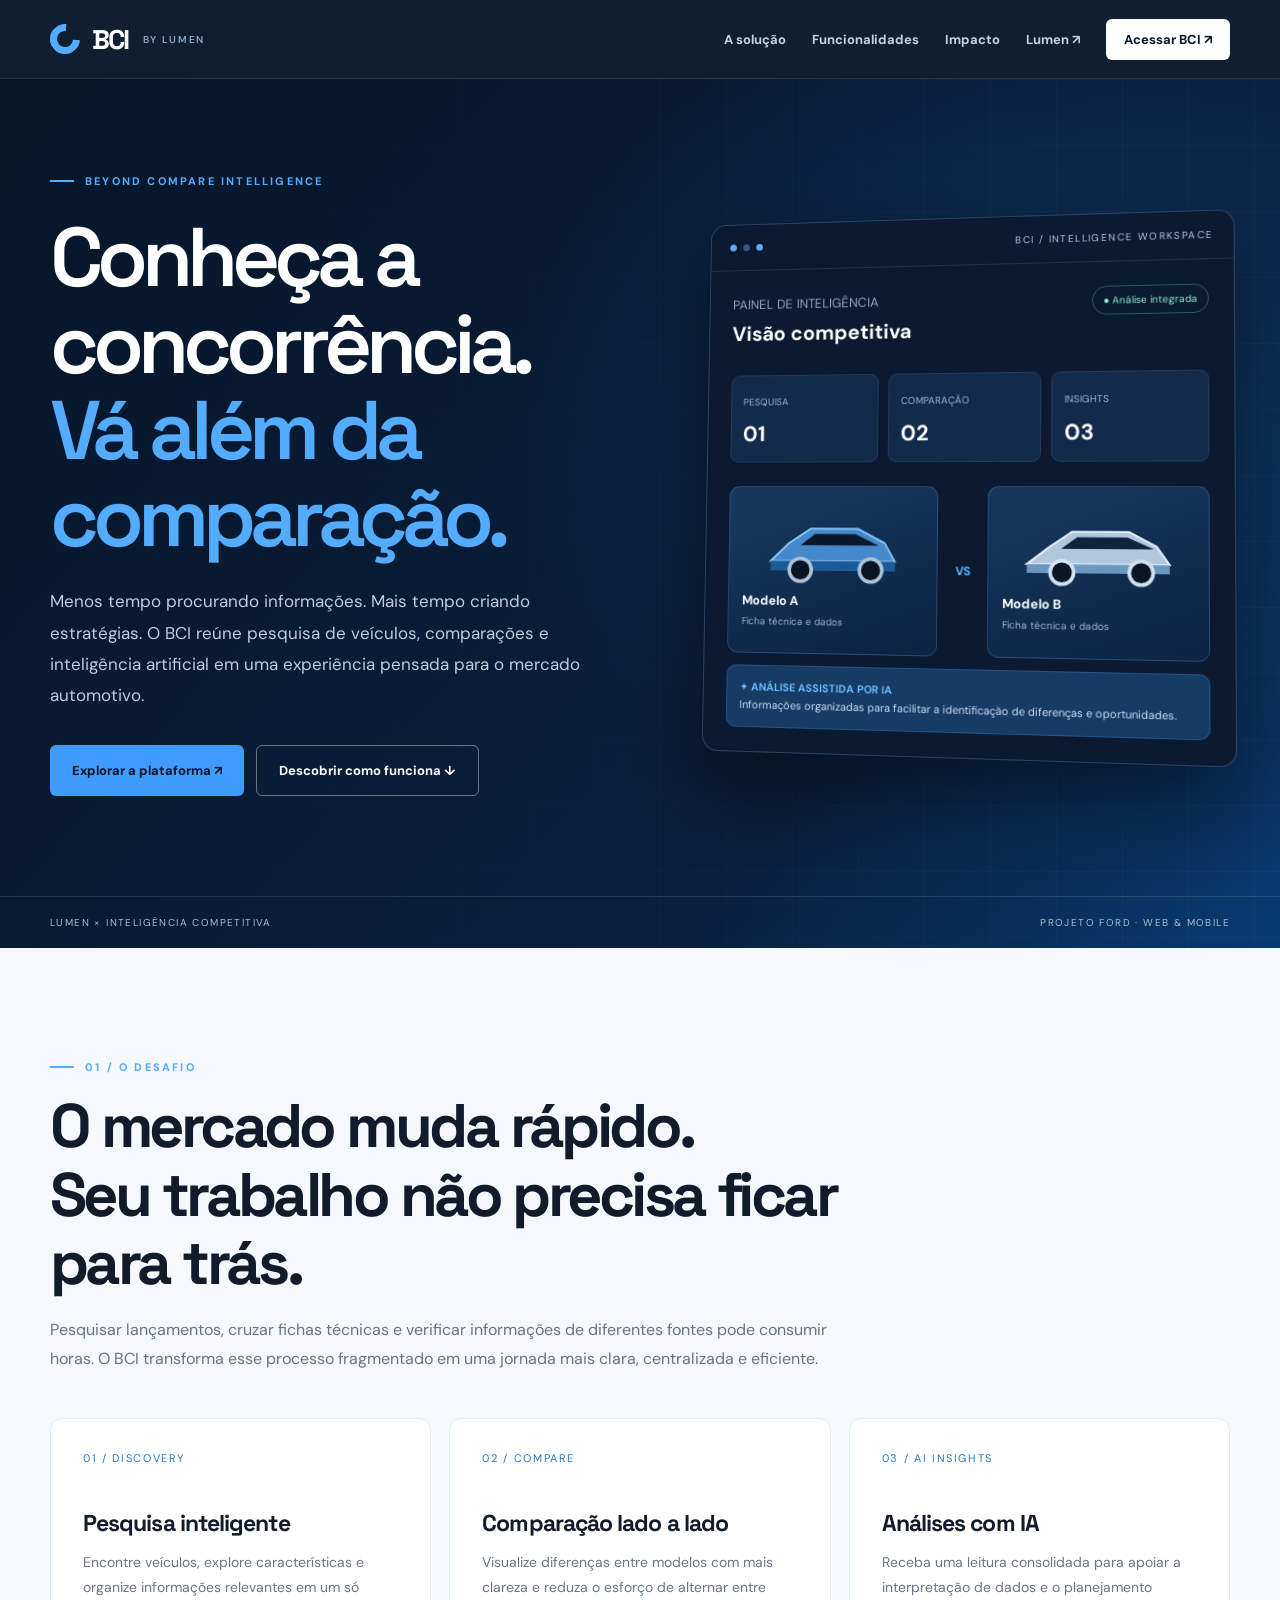
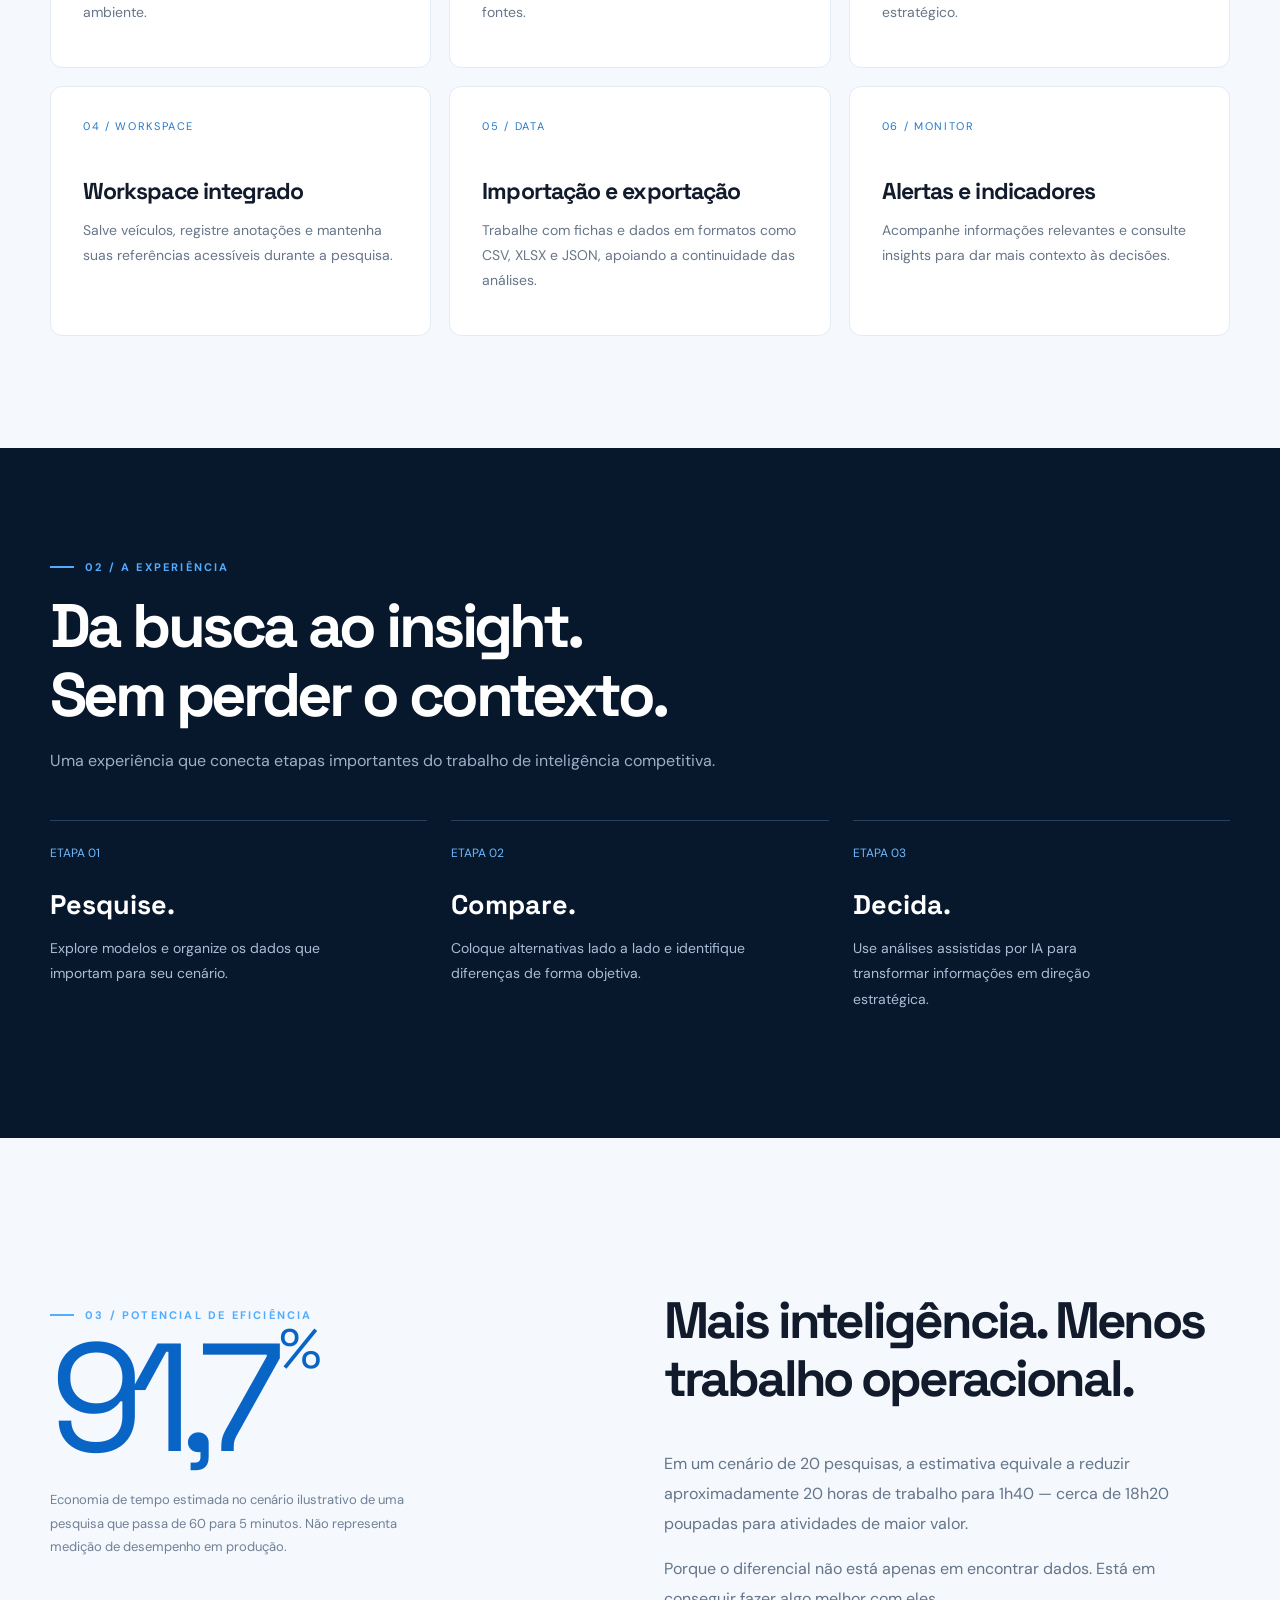
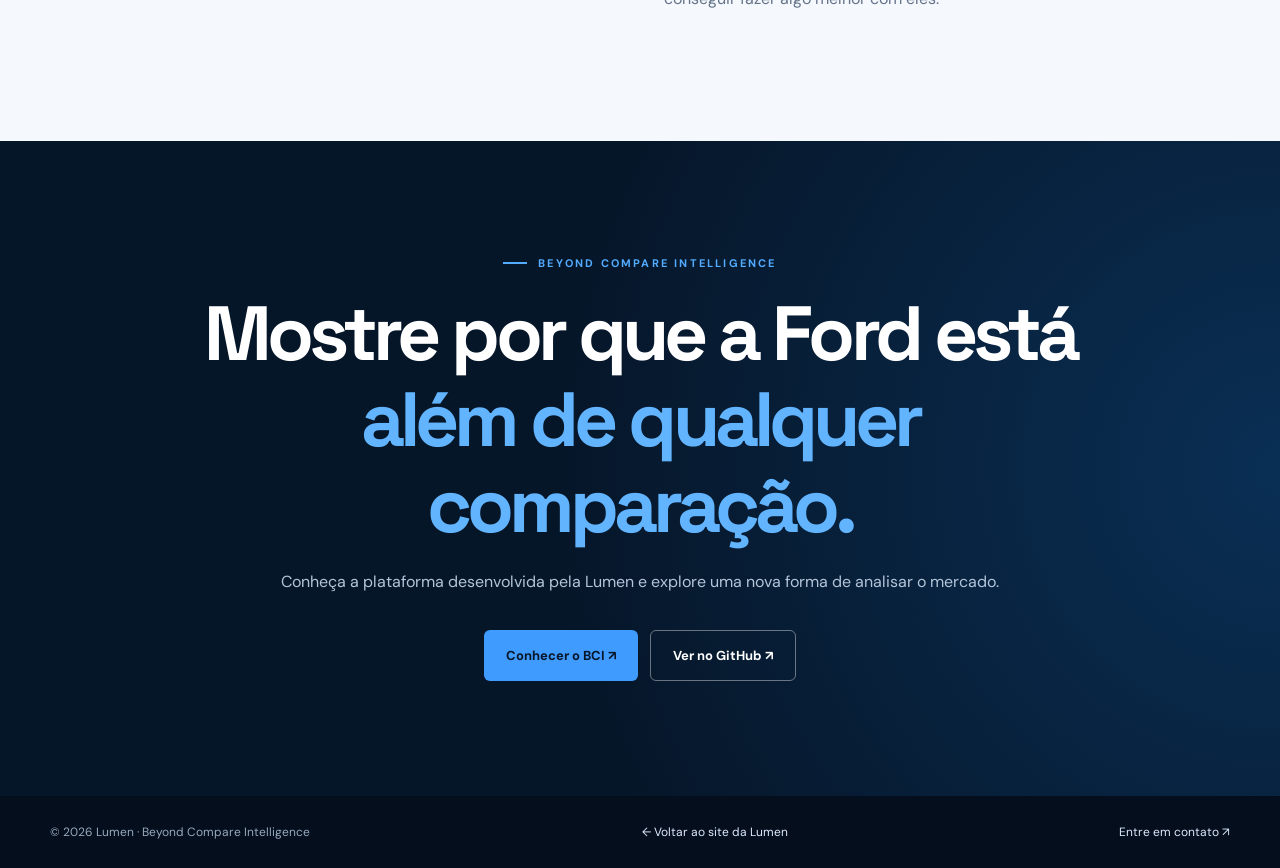
==== bci/index.html @ 9f4bb9c6 "feat: cria landing page dedicada ao BCI" ====
<!doctype html>
<html lang="pt-BR">
<head>
<meta charset="UTF-8">
<meta name="viewport" content="width=device-width, initial-scale=1">
<meta name="theme-color" content="#071528">
<meta name="description" content="BCI — Beyond Compare Intelligence. Inteligência competitiva para o mercado automotivo, com pesquisa, comparação e análises assistidas por IA. Um projeto Lumen.">
<meta property="og:title" content="BCI | Beyond Compare Intelligence">
<meta property="og:description" content="Muito além da comparação. Inteligência competitiva para decisões melhores.">
<title>BCI — Beyond Compare Intelligence | Lumen</title>
<link rel="icon" href="../assets/icon.png">
<link rel="preconnect" href="https://fonts.googleapis.com"><link rel="preconnect" href="https://fonts.gstatic.com" crossorigin>
<link href="https://fonts.googleapis.com/css2?family=DM+Sans:wght@400;500;600;700&family=Space+Grotesk:wght@400;500;600;700&display=swap" rel="stylesheet">
<style>
:root{--navy:#061629;--deep:#081d39;--blue:#0562d2;--sky:#53acff;--ink:#111b2b;--light:#f5f8fc;--muted:#a5b5c9;--white:#fff}
*{box-sizing:border-box}html{scroll-behavior:smooth;scroll-padding-top:94px}body{margin:0;background:var(--light);color:var(--ink);font-family:"DM Sans",sans-serif;-webkit-font-smoothing:antialiased}body,button,a{font-synthesis:none}a{text-decoration:none;color:inherit}button{font:inherit}a:focus-visible,button:focus-visible{outline:3px solid #53acff;outline-offset:4px}.wrap{width:min(1180px,calc(100% - 48px));margin:auto}.skip{position:absolute;top:-100px;left:16px;padding:12px;background:#fff;z-index:50}.skip:focus{top:10px}
header{position:sticky;top:0;z-index:30;background:#061629f5;border-bottom:1px solid #ffffff17;backdrop-filter:blur(16px)}.nav{height:78px;display:flex;align-items:center;justify-content:space-between;gap:24px}.mark{font-family:"Space Grotesk",sans-serif;display:flex;align-items:center;gap:12px;color:#fff;font-size:27px;font-weight:700;letter-spacing:-.08em}.mark i{display:block;width:30px;height:30px;border:7px solid var(--sky);border-right-color:transparent;border-radius:50%;transform:rotate(-40deg)}.mark small{font-family:"DM Sans",sans-serif;font-size:10px;letter-spacing:.17em;font-weight:600;color:#8ca7c4;margin-left:3px}.nav-links{display:flex;align-items:center;gap:26px;color:#c3d1e2;font-size:13px;font-weight:700}.nav-links a:hover{color:#fff}.nav-links .nav-cta{padding:12px 18px;background:#fff;color:var(--navy);border-radius:6px}.menu{display:none;background:transparent;color:#fff;border:1px solid #ffffff40;padding:8px 11px;border-radius:6px}
.hero{background:radial-gradient(ellipse 60% 70% at 85% 40%,#11478085,transparent 75%),linear-gradient(132deg,#061629,#091f3c 70%,#073b73);color:#fff;position:relative;overflow:hidden}.hero:after{content:"";position:absolute;inset:0;pointer-events:none;background:linear-gradient(#ffffff07 1px,transparent 1px),linear-gradient(90deg,#ffffff07 1px,transparent 1px);background-size:66px 66px;mask-image:linear-gradient(90deg,transparent,black)}.hero-inner{position:relative;z-index:1;min-height:min(800px,calc(100svh - 78px));display:grid;grid-template-columns:1.05fr .95fr;align-items:center;gap:55px;padding-top:95px;padding-bottom:100px}.eyebrow{display:flex;align-items:center;gap:11px;font-size:11px;letter-spacing:.2em;font-weight:700;color:var(--sky);text-transform:uppercase}.eyebrow:before{content:"";width:24px;height:2px;background:currentColor}.hero h1,h2,h3{font-family:"Space Grotesk",sans-serif}.hero h1{font-size:clamp(54px,6.5vw,96px);line-height:1.04;letter-spacing:-.072em;font-weight:600;margin:26px 0}.hero h1 em{font-style:normal;color:var(--sky)}.hero p.desc{color:#bdcce0;font-size:17px;line-height:1.85;max-width:570px}.actions{display:flex;flex-wrap:wrap;gap:12px;margin-top:33px}.button{display:inline-flex;align-items:center;justify-content:center;gap:18px;padding:16px 22px;font-size:13px;font-weight:700;border-radius:6px;transition:transform .2s,background .2s}.button:hover{transform:translateY(-3px)}.primary{background:#409bff;color:#071628}.primary:hover{background:#6bb6ff}.secondary{border:1px solid #ffffff65;color:#fff}.secondary:hover{background:#ffffff12}
.dashboard{background:#0b1a31;border:1px solid #699cd552;border-radius:16px;box-shadow:0 35px 90px #0008;transform:perspective(1200px) rotateY(-8deg) rotateX(3deg);overflow:hidden;max-width:540px}.dash-top{padding:17px 20px;display:flex;gap:7px;align-items:center;border-bottom:1px solid #ffffff18;color:#b2c7e2;font-size:10px;letter-spacing:.14em}.dot{width:7px;height:7px;border-radius:50%;background:#68aafa}.dot:nth-child(2){background:#335c8b}.dash-top span:last-child{margin-left:auto}.dash-body{padding:24px}.dash-heading{display:flex;justify-content:space-between;align-items:start;gap:12px}.dash-heading strong{display:block;color:#fff;font-size:21px;margin:7px 0 5px}.dash-heading small{color:#8fa3bf}.status{border:1px solid #57c9aa60;color:#8ef0cc;border-radius:50px;font-size:10px;padding:7px 10px}.metrics{display:grid;grid-template-columns:repeat(3,1fr);gap:10px;margin:24px 0}.metric{background:#132b4b;border:1px solid #ffffff12;padding:14px 12px;border-radius:9px}.metric small{color:#9db4d0;font-size:10px}.metric b{display:block;color:#fff;font-size:22px;margin-top:10px}.compare{display:grid;grid-template-columns:1fr 32px 1fr;align-items:stretch;gap:9px}.car{background:linear-gradient(160deg,#17395f,#0b2341);border:1px solid #6c9bc53f;padding:22px 14px;border-radius:11px;min-height:170px}.car svg{width:100%;height:80px}.car strong{display:block;color:#fff;font-size:13px}.car small{color:#a3b4cb;font-size:10px}.vs{display:grid;place-items:center;color:#60b8ff;font-weight:700;font-size:12px}.ai{margin-top:12px;background:#163b64;border:1px solid #357dc166;border-radius:10px;padding:13px;font-size:11px;color:#ccddf4;line-height:1.6}.ai b{color:#69bbff}
.hero-bottom{position:relative;z-index:1;border-top:1px solid #ffffff20;padding:19px 0;color:#aabed6;font-size:10px;letter-spacing:.14em}.hero-bottom .wrap{display:flex;justify-content:space-between;gap:20px}
.section{padding:112px 0}.section-head{max-width:790px;margin-bottom:44px}.section-head h2{font-size:clamp(37px,4.8vw,66px);letter-spacing:-.058em;line-height:1.12;margin:18px 0}.section-head p{line-height:1.8;color:#667489;font-size:16px}.features{display:grid;grid-template-columns:repeat(3,minmax(0,1fr));gap:18px}.feature{background:#fff;border:1px solid #e2eaf3;padding:32px;border-radius:12px;min-height:250px;transition:transform .2s,box-shadow .2s}.feature:hover{transform:translateY(-4px);box-shadow:0 14px 32px #072d4e12}.feature .num{display:block;font-size:11px;color:#2479c9;letter-spacing:.15em;margin-bottom:43px}.feature h3{font-size:23px;letter-spacing:-.04em;margin:0 0 12px}.feature p{font-size:14px;line-height:1.8;color:#67768a;margin:0}
.band{background:#07182d;color:#fff}.band .section-head p{color:#9db0c7}.process{display:grid;grid-template-columns:repeat(3,1fr);gap:24px}.process article{padding-top:20px;border-top:1px solid #5c8cb45c}.process span{font-size:12px;color:#70baff}.process h3{font-size:27px;margin:25px 0 12px}.process p{font-size:14px;line-height:1.8;color:#a9bed6;max-width:300px}
.impact-grid{display:grid;grid-template-columns:1fr 1fr;gap:48px;align-items:center}.impact-big{font-family:"Space Grotesk",sans-serif;font-size:clamp(84px,12vw,165px);letter-spacing:-.095em;line-height:1;color:#0865c6}.impact-big span{font-size:.36em;vertical-align:top;margin-left:8px}.impact-note{font-size:13px;line-height:1.8;color:#708097;max-width:400px}.impact-copy h2{font-size:clamp(36px,4vw,58px);line-height:1.12;letter-spacing:-.06em}.impact-copy p{line-height:1.85;color:#64748a}
.final{padding:115px 0;background:radial-gradient(circle at right,#1161ac55,transparent 55%),#061629;color:#fff;text-align:center}.final h2{font-size:clamp(40px,6vw,80px);letter-spacing:-.064em;line-height:1.12;max-width:900px;margin:20px auto}.final h2 span{color:#62b4ff}.final p{color:#b4c5d9;line-height:1.8}.final .actions{justify-content:center}
footer{background:#040e1c;color:#98a9be;padding:28px 0;font-size:12px}footer .wrap{display:flex;justify-content:space-between;align-items:center;gap:16px;flex-wrap:wrap}footer a{color:#deebff}footer a:hover{text-decoration:underline}
@media(max-width:900px){.hero-inner{grid-template-columns:1fr;gap:48px;min-height:auto;padding:95px 0}.dashboard{max-width:600px;transform:none}.features{grid-template-columns:repeat(2,1fr)}.impact-grid{gap:30px}}
@media(max-width:650px){.wrap{width:min(100% - 36px,1180px)}.nav{height:70px}.mark small{display:none}.menu{display:block}.nav-links{display:none;position:absolute;top:70px;left:0;right:0;background:#08182b;flex-direction:column;align-items:stretch;gap:0;padding:10px 24px 22px;border-bottom:1px solid #ffffff25}.nav-links.open{display:flex}.nav-links a{padding:14px 0}.nav-links .nav-cta{text-align:center;margin-top:10px}.hero-inner{padding:65px 0 75px}.hero h1{font-size:clamp(49px,12vw,70px)}.hero p.desc{font-size:15px}.hero-bottom .wrap{flex-direction:column;gap:7px}.dash-body{padding:14px}.dash-heading strong{font-size:16px}.metrics{gap:6px}.metric{padding:10px 7px}.metric b{font-size:17px}.metric small{font-size:9px}.compare{grid-template-columns:1fr 20px 1fr;gap:5px}.car{padding:13px 9px;min-height:135px}.car svg{height:58px}.car strong{font-size:11px}.car small{font-size:9px}.section{padding:76px 0}.features,.process,.impact-grid{grid-template-columns:1fr}.feature{min-height:auto;padding:25px}.feature .num{margin-bottom:22px}.process{gap:28px}.impact-grid{gap:20px}.impact-big{font-size:100px}.final{padding:80px 0}.button{width:100%}.actions{align-items:stretch}.final h2{font-size:45px}}
@media(prefers-reduced-motion:reduce){html{scroll-behavior:auto}*,*:before,*:after{transition:none!important;animation:none!important}}
</style>
</head>
<body>
<a class="skip" href="#conteudo">Pular para o conteúdo</a>
<header><nav class="wrap nav" aria-label="Navegação principal"><a class="mark" href="../" aria-label="Voltar à Lumen"><i aria-hidden="true"></i>BCI <small>BY LUMEN</small></a><button class="menu" aria-expanded="false" aria-controls="links" aria-label="Abrir menu">☰</button><div class="nav-links" id="links"><a href="#solucao">A solução</a><a href="#funcionalidades">Funcionalidades</a><a href="#impacto">Impacto</a><a href="../">Lumen ↗</a><a class="nav-cta" href="https://beyond-compare.vercel.app/" target="_blank" rel="noopener noreferrer">Acessar BCI ↗</a></div></nav></header>
<main id="conteudo">
<section class="hero"><div class="wrap hero-inner"><div><div class="eyebrow">Beyond Compare Intelligence</div><h1>Conheça a concorrência.<br><em>Vá além da comparação.</em></h1><p class="desc">Menos tempo procurando informações. Mais tempo criando estratégias. O BCI reúne pesquisa de veículos, comparações e inteligência artificial em uma experiência pensada para o mercado automotivo.</p><div class="actions"><a class="button primary" href="https://beyond-compare.vercel.app/" target="_blank" rel="noopener noreferrer">Explorar a plataforma ↗</a><a class="button secondary" href="#solucao">Descobrir como funciona ↓</a></div></div><div class="dashboard" role="img" aria-label="Ilustração conceitual da plataforma BCI, mostrando indicadores, comparação entre dois veículos e análise por inteligência artificial"><div class="dash-top"><i class="dot"></i><i class="dot"></i><i class="dot"></i><span>BCI / INTELLIGENCE WORKSPACE</span></div><div class="dash-body"><div class="dash-heading"><div><small>PAINEL DE INTELIGÊNCIA</small><strong>Visão competitiva</strong></div><span class="status">● Análise integrada</span></div><div class="metrics"><div class="metric"><small>PESQUISA</small><b>01</b></div><div class="metric"><small>COMPARAÇÃO</small><b>02</b></div><div class="metric"><small>INSIGHTS</small><b>03</b></div></div><div class="compare"><div class="car"><svg viewBox="0 0 190 90" aria-hidden="true"><path d="M23 60h145l-12-21-31-16H70L44 40 23 60z" fill="#4389cc" stroke="#91caff" stroke-width="2"/><path d="M58 42l17-13h47l27 13z" fill="#08182d"/><path d="M23 60h145v11H23z" fill="#1d5b96"/><circle cx="58" cy="70" r="13" fill="#0b1423" stroke="#acc4da" stroke-width="4"/><circle cx="140" cy="70" r="13" fill="#0b1423" stroke="#acc4da" stroke-width="4"/></svg><strong>Modelo A</strong><small>Ficha técnica e dados</small></div><div class="vs">VS</div><div class="car"><svg viewBox="0 0 190 90" aria-hidden="true"><path d="M17 61h157l-14-20-30-16H67L42 42 17 61z" fill="#b1c7de" stroke="#e9f5ff" stroke-width="2"/><path d="M55 44l18-13h55l29 13z" fill="#10233d"/><path d="M17 61h157v10H17z" fill="#6a97c0"/><circle cx="56" cy="70" r="13" fill="#0b1423" stroke="#d2e3f6" stroke-width="4"/><circle cx="143" cy="70" r="13" fill="#0b1423" stroke="#d2e3f6" stroke-width="4"/></svg><strong>Modelo B</strong><small>Ficha técnica e dados</small></div></div><div class="ai"><b>✦ ANÁLISE ASSISTIDA POR IA</b><br>Informações organizadas para facilitar a identificação de diferenças e oportunidades.</div></div></div></div><div class="hero-bottom"><div class="wrap"><span>LUMEN × INTELIGÊNCIA COMPETITIVA</span><span>PROJETO FORD · WEB & MOBILE</span></div></div></section>
<section class="section" id="solucao"><div class="wrap"><div class="section-head"><div class="eyebrow">01 / O DESAFIO</div><h2>O mercado muda rápido.<br>Seu trabalho não precisa ficar para trás.</h2><p>Pesquisar lançamentos, cruzar fichas técnicas e verificar informações de diferentes fontes pode consumir horas. O BCI transforma esse processo fragmentado em uma jornada mais clara, centralizada e eficiente.</p></div><div class="features" id="funcionalidades"><article class="feature"><span class="num">01 / DISCOVERY</span><h3>Pesquisa inteligente</h3><p>Encontre veículos, explore características e organize informações relevantes em um só ambiente.</p></article><article class="feature"><span class="num">02 / COMPARE</span><h3>Comparação lado a lado</h3><p>Visualize diferenças entre modelos com mais clareza e reduza o esforço de alternar entre fontes.</p></article><article class="feature"><span class="num">03 / AI INSIGHTS</span><h3>Análises com IA</h3><p>Receba uma leitura consolidada para apoiar a interpretação de dados e o planejamento estratégico.</p></article><article class="feature"><span class="num">04 / WORKSPACE</span><h3>Workspace integrado</h3><p>Salve veículos, registre anotações e mantenha suas referências acessíveis durante a pesquisa.</p></article><article class="feature"><span class="num">05 / DATA</span><h3>Importação e exportação</h3><p>Trabalhe com fichas e dados em formatos como CSV, XLSX e JSON, apoiando a continuidade das análises.</p></article><article class="feature"><span class="num">06 / MONITOR</span><h3>Alertas e indicadores</h3><p>Acompanhe informações relevantes e consulte insights para dar mais contexto às decisões.</p></article></div></div></section>
<section class="section band"><div class="wrap"><div class="section-head"><div class="eyebrow">02 / A EXPERIÊNCIA</div><h2>Da busca ao insight.<br>Sem perder o contexto.</h2><p>Uma experiência que conecta etapas importantes do trabalho de inteligência competitiva.</p></div><div class="process"><article><span>ETAPA 01</span><h3>Pesquise.</h3><p>Explore modelos e organize os dados que importam para seu cenário.</p></article><article><span>ETAPA 02</span><h3>Compare.</h3><p>Coloque alternativas lado a lado e identifique diferenças de forma objetiva.</p></article><article><span>ETAPA 03</span><h3>Decida.</h3><p>Use análises assistidas por IA para transformar informações em direção estratégica.</p></article></div></div></section>
<section class="section" id="impacto"><div class="wrap impact-grid"><div><div class="eyebrow">03 / POTENCIAL DE EFICIÊNCIA</div><div class="impact-big">91,7<span>%</span></div><p class="impact-note">Economia de tempo estimada no cenário ilustrativo de uma pesquisa que passa de 60 para 5 minutos. Não representa medição de desempenho em produção.</p></div><div class="impact-copy"><h2>Mais inteligência. Menos trabalho operacional.</h2><p>Em um cenário de 20 pesquisas, a estimativa equivale a reduzir aproximadamente 20 horas de trabalho para 1h40 — cerca de 18h20 poupadas para atividades de maior valor.</p><p>Porque o diferencial não está apenas em encontrar dados. Está em conseguir fazer algo melhor com eles.</p></div></div></section>
<section class="final"><div class="wrap"><div class="eyebrow" style="justify-content:center">BEYOND COMPARE INTELLIGENCE</div><h2>Mostre por que a Ford está <span>além de qualquer comparação.</span></h2><p>Conheça a plataforma desenvolvida pela Lumen e explore uma nova forma de analisar o mercado.</p><div class="actions"><a class="button primary" href="https://beyond-compare.vercel.app/" target="_blank" rel="noopener noreferrer">Conhecer o BCI ↗</a><a class="button secondary" href="https://github.com/LUMEN-7/BCI" target="_blank" rel="noopener noreferrer">Ver no GitHub ↗</a></div></div></section>
</main>
<footer><div class="wrap"><span>© <span id="year">2026</span> Lumen · Beyond Compare Intelligence</span><a href="../">← Voltar ao site da Lumen</a><a href="mailto:lumen.astra7@gmail.com">Entre em contato ↗</a></div></footer>
<script>document.getElementById('year').textContent=new Date().getFullYear();const menu=document.querySelector('.menu');const links=document.querySelector('.nav-links');menu.addEventListener('click',()=>{const open=links.classList.toggle('open');menu.setAttribute('aria-expanded',String(open));menu.setAttribute('aria-label',open?'Fechar menu':'Abrir menu')});links.querySelectorAll('a').forEach(a=>a.addEventListener('click',()=>{links.classList.remove('open');menu.setAttribute('aria-expanded','false');menu.setAttribute('aria-label','Abrir menu')}));</script>
</body></html>
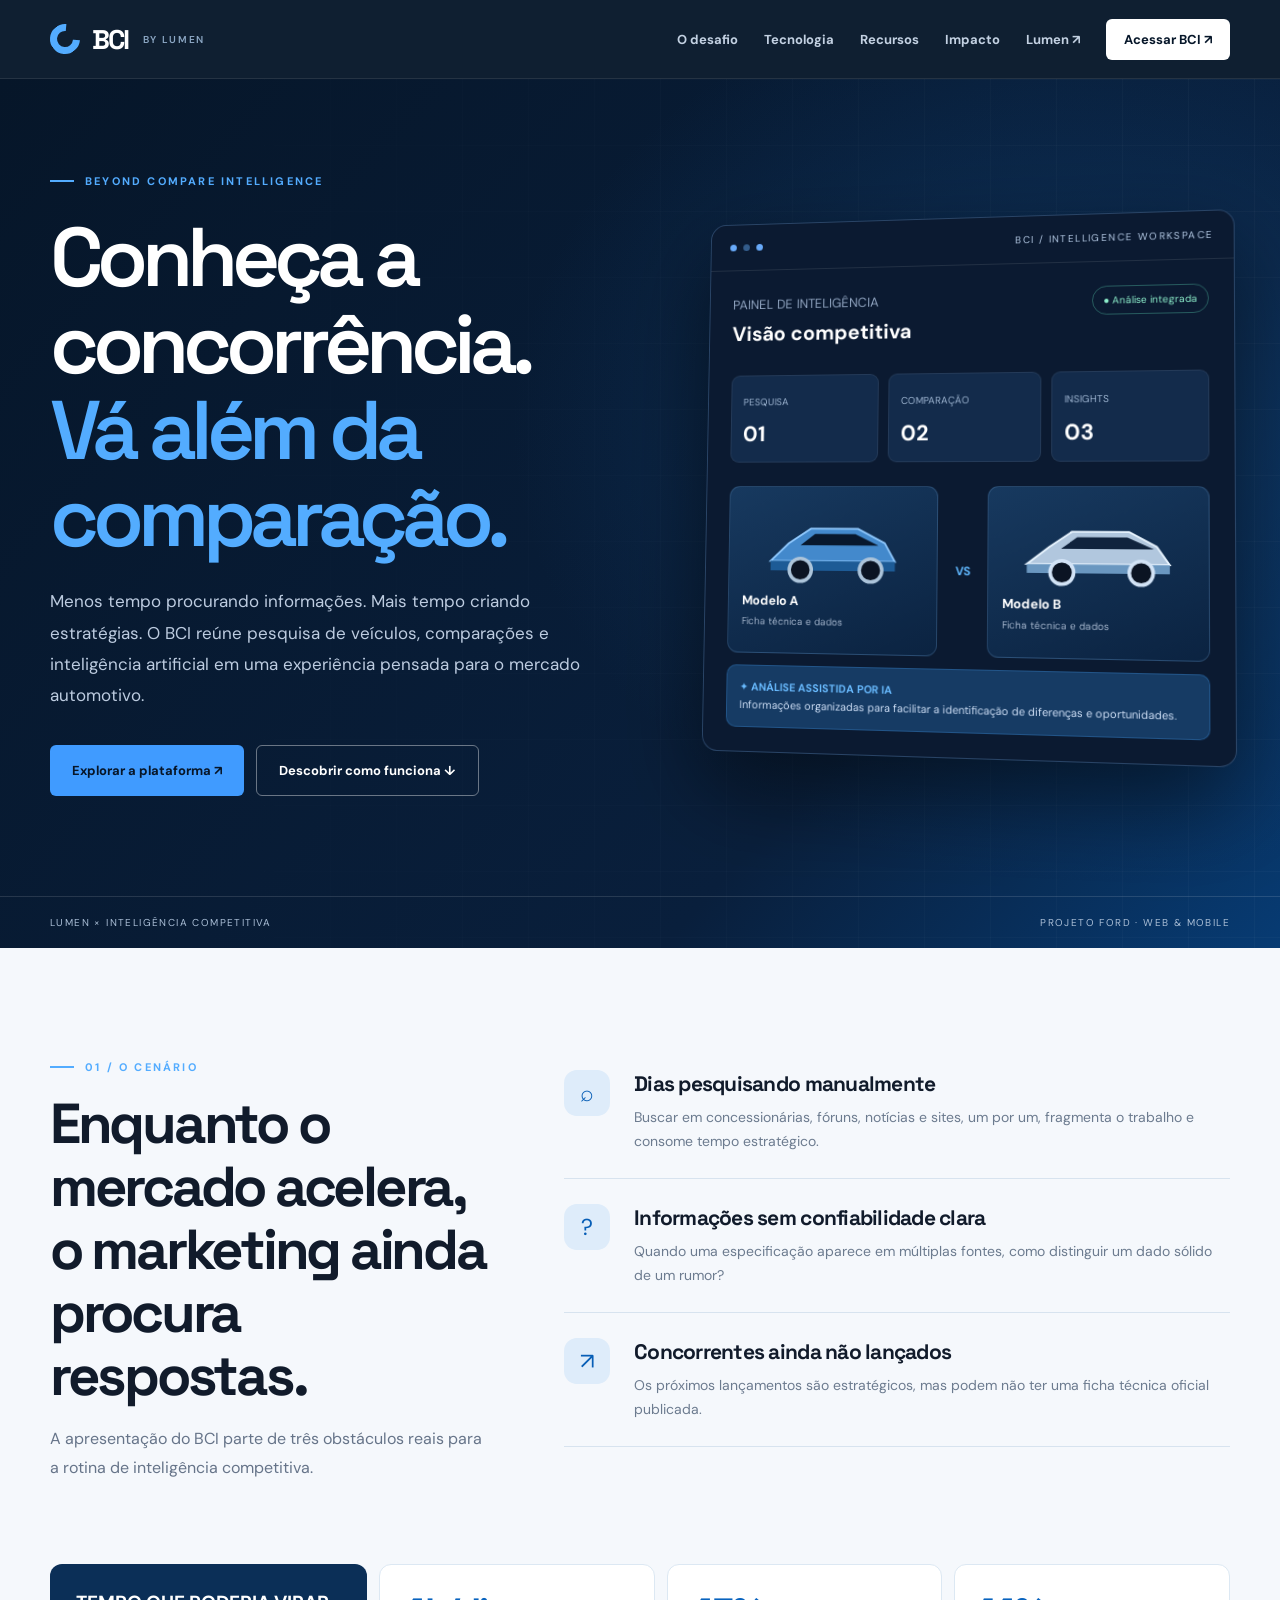
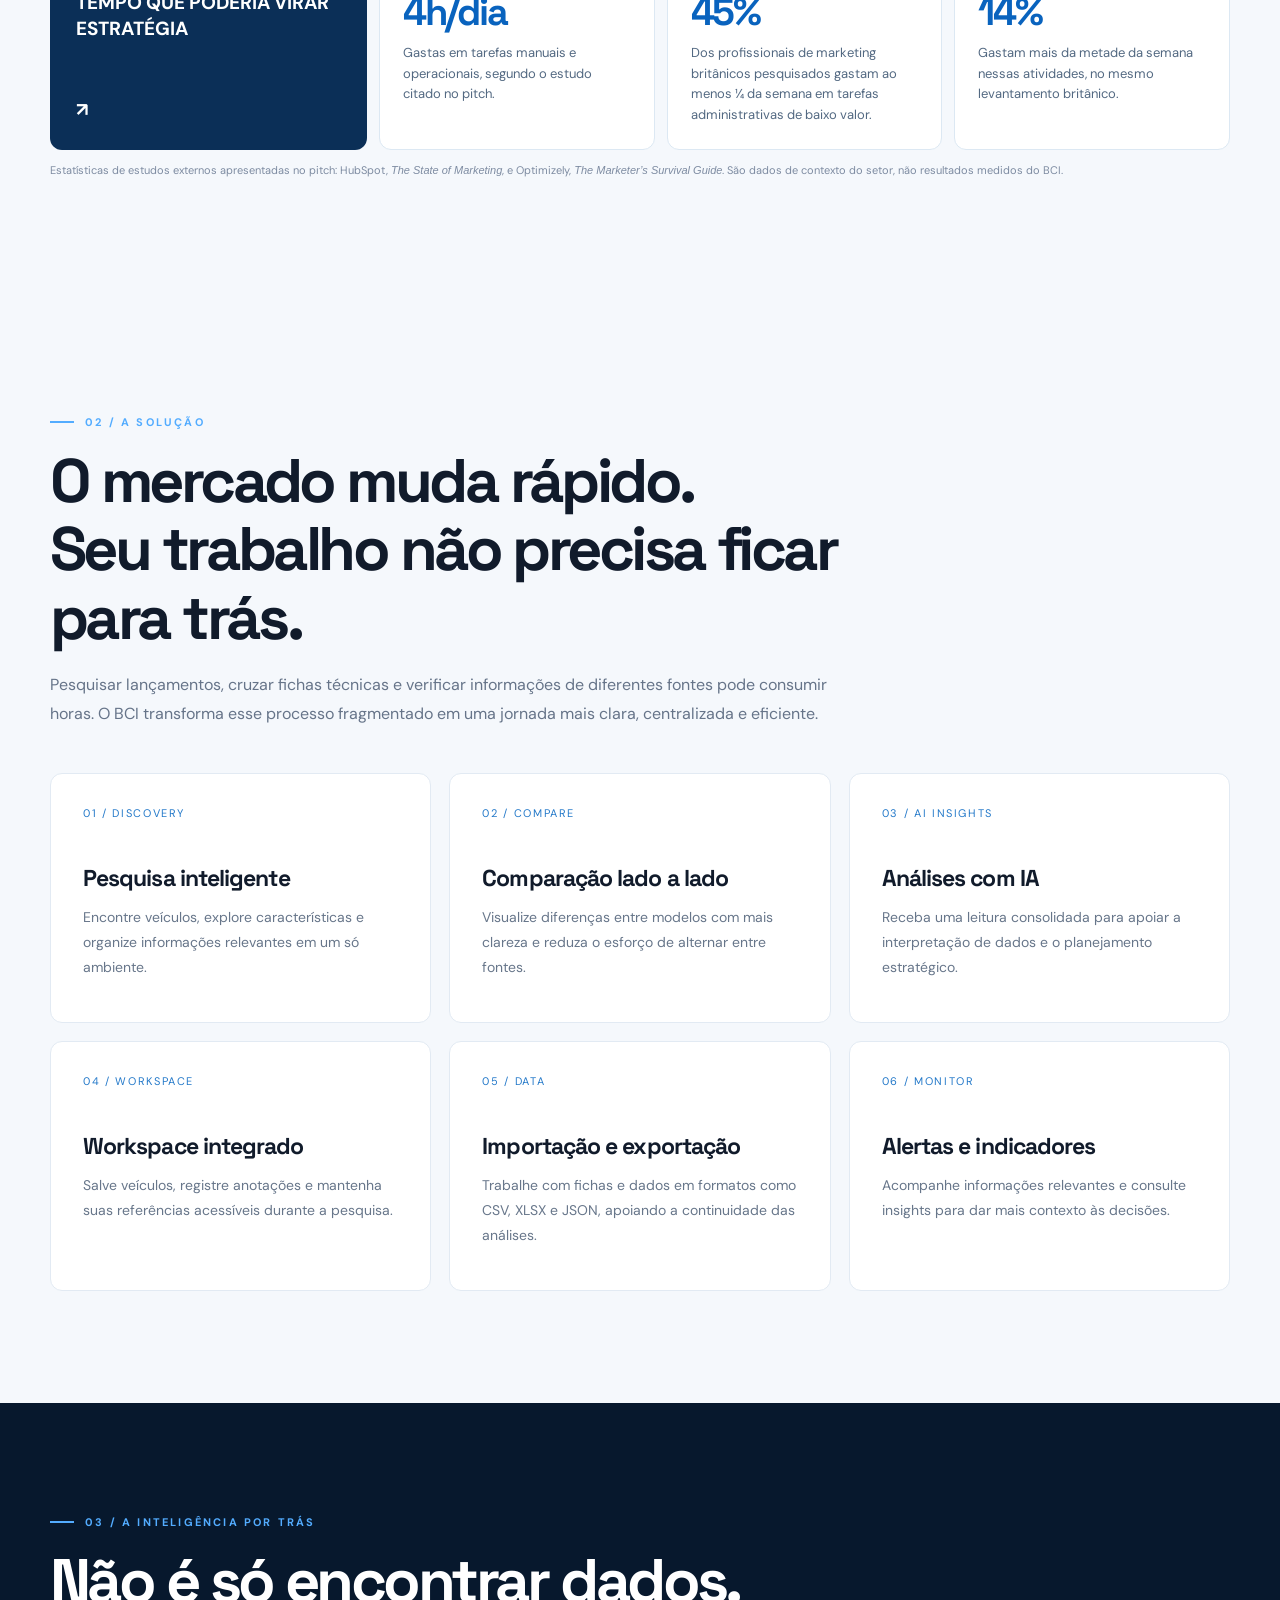
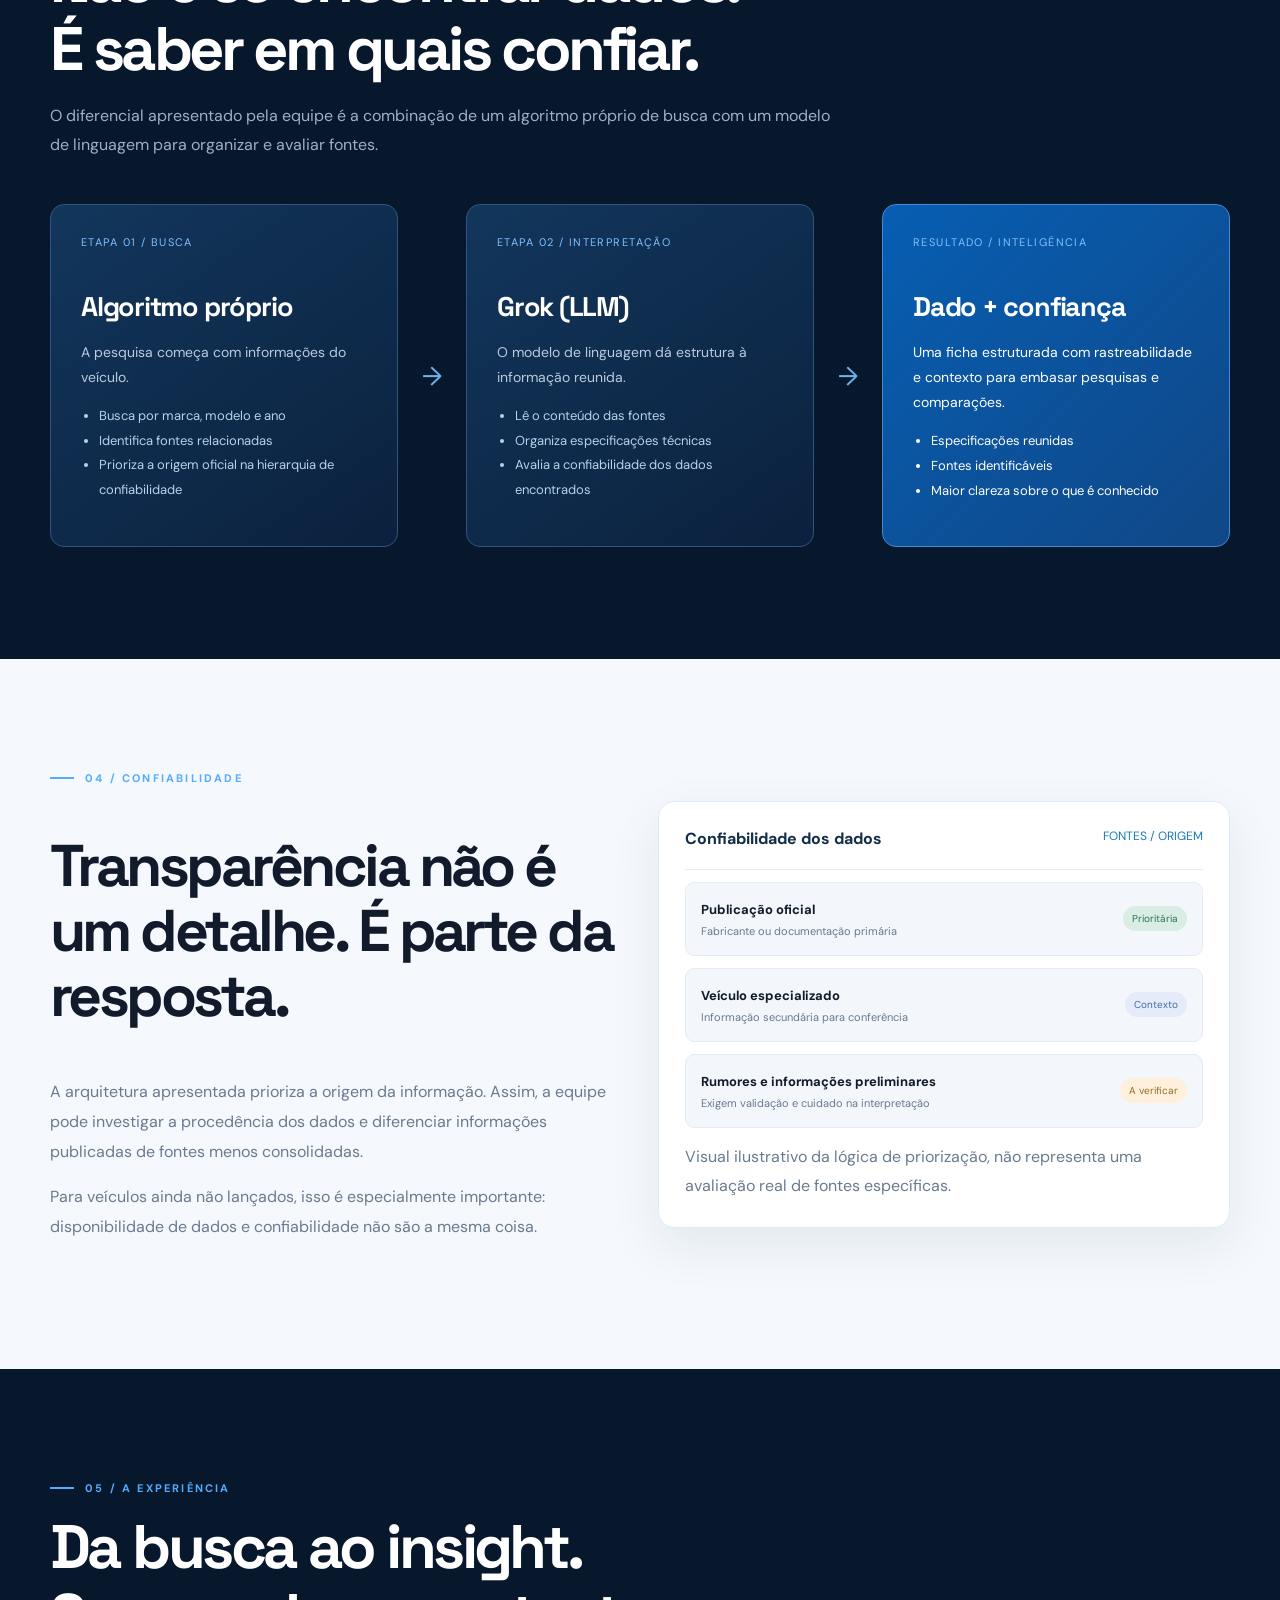
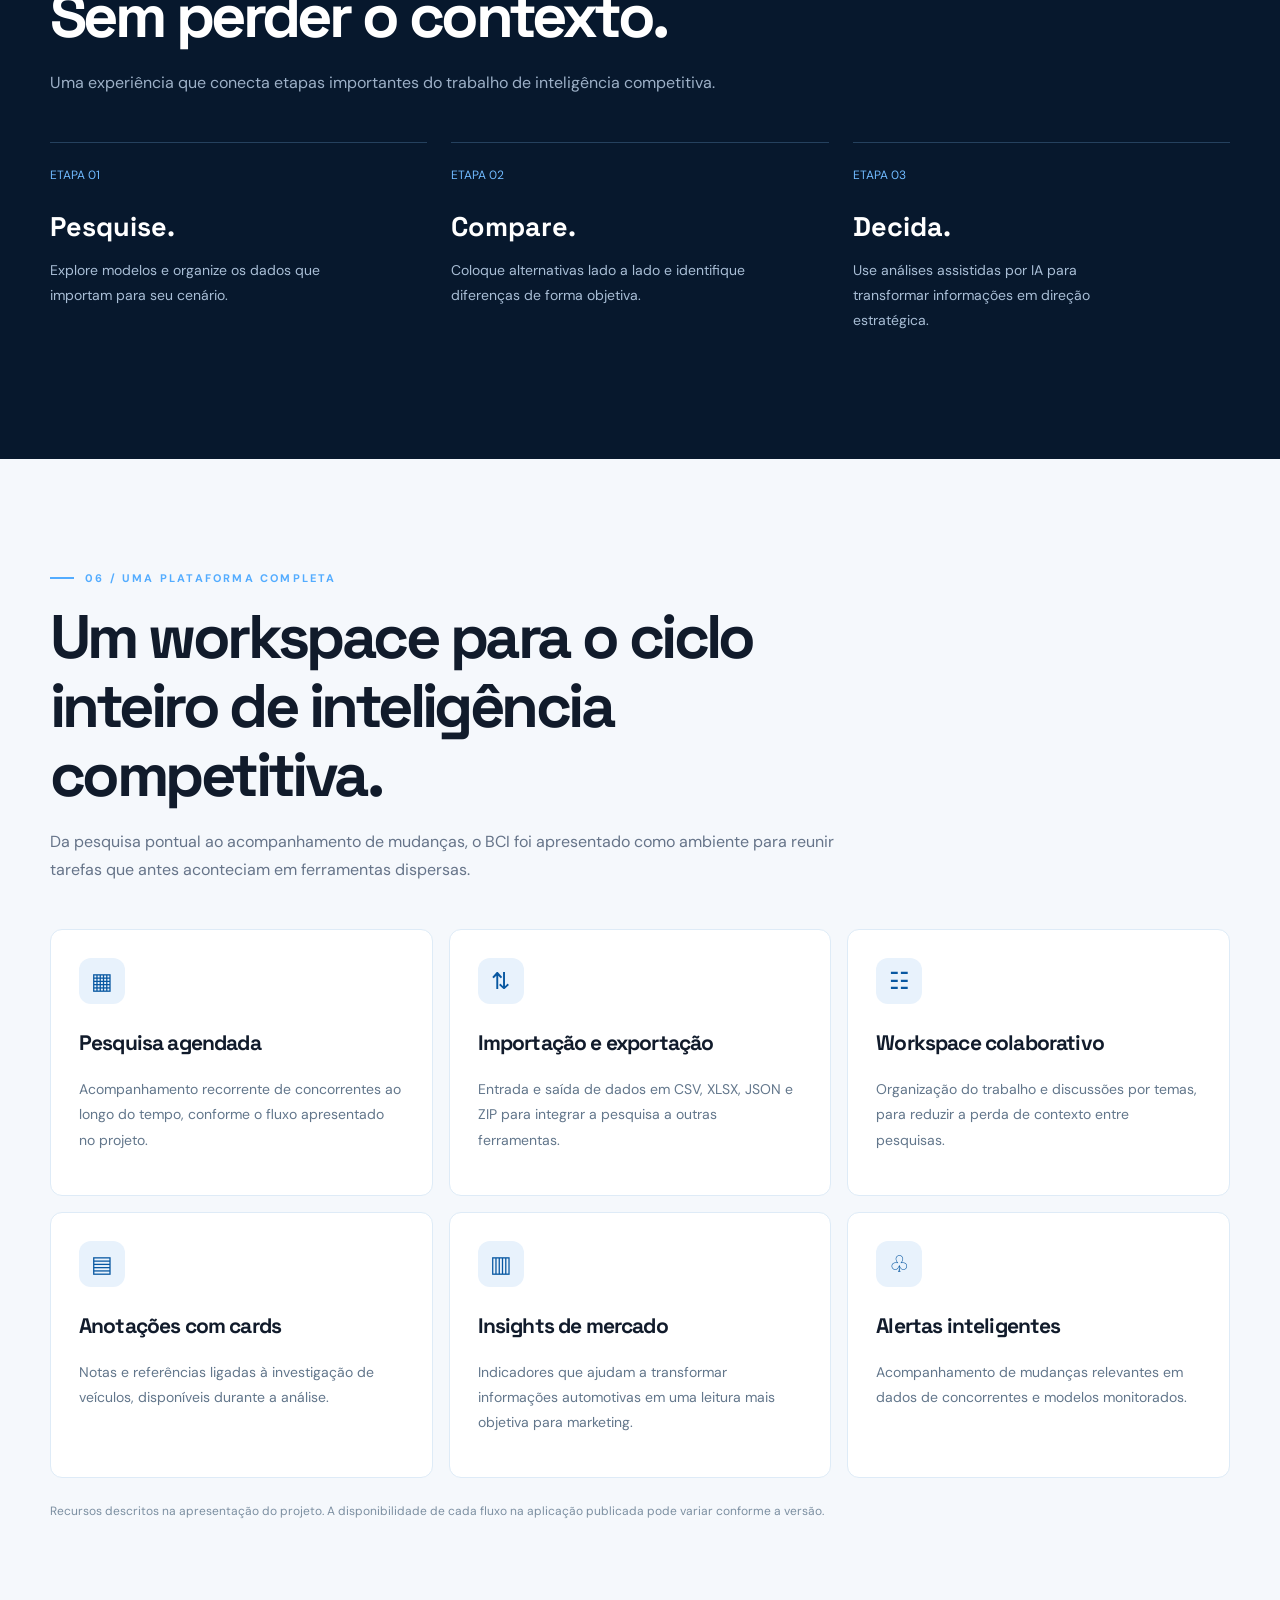
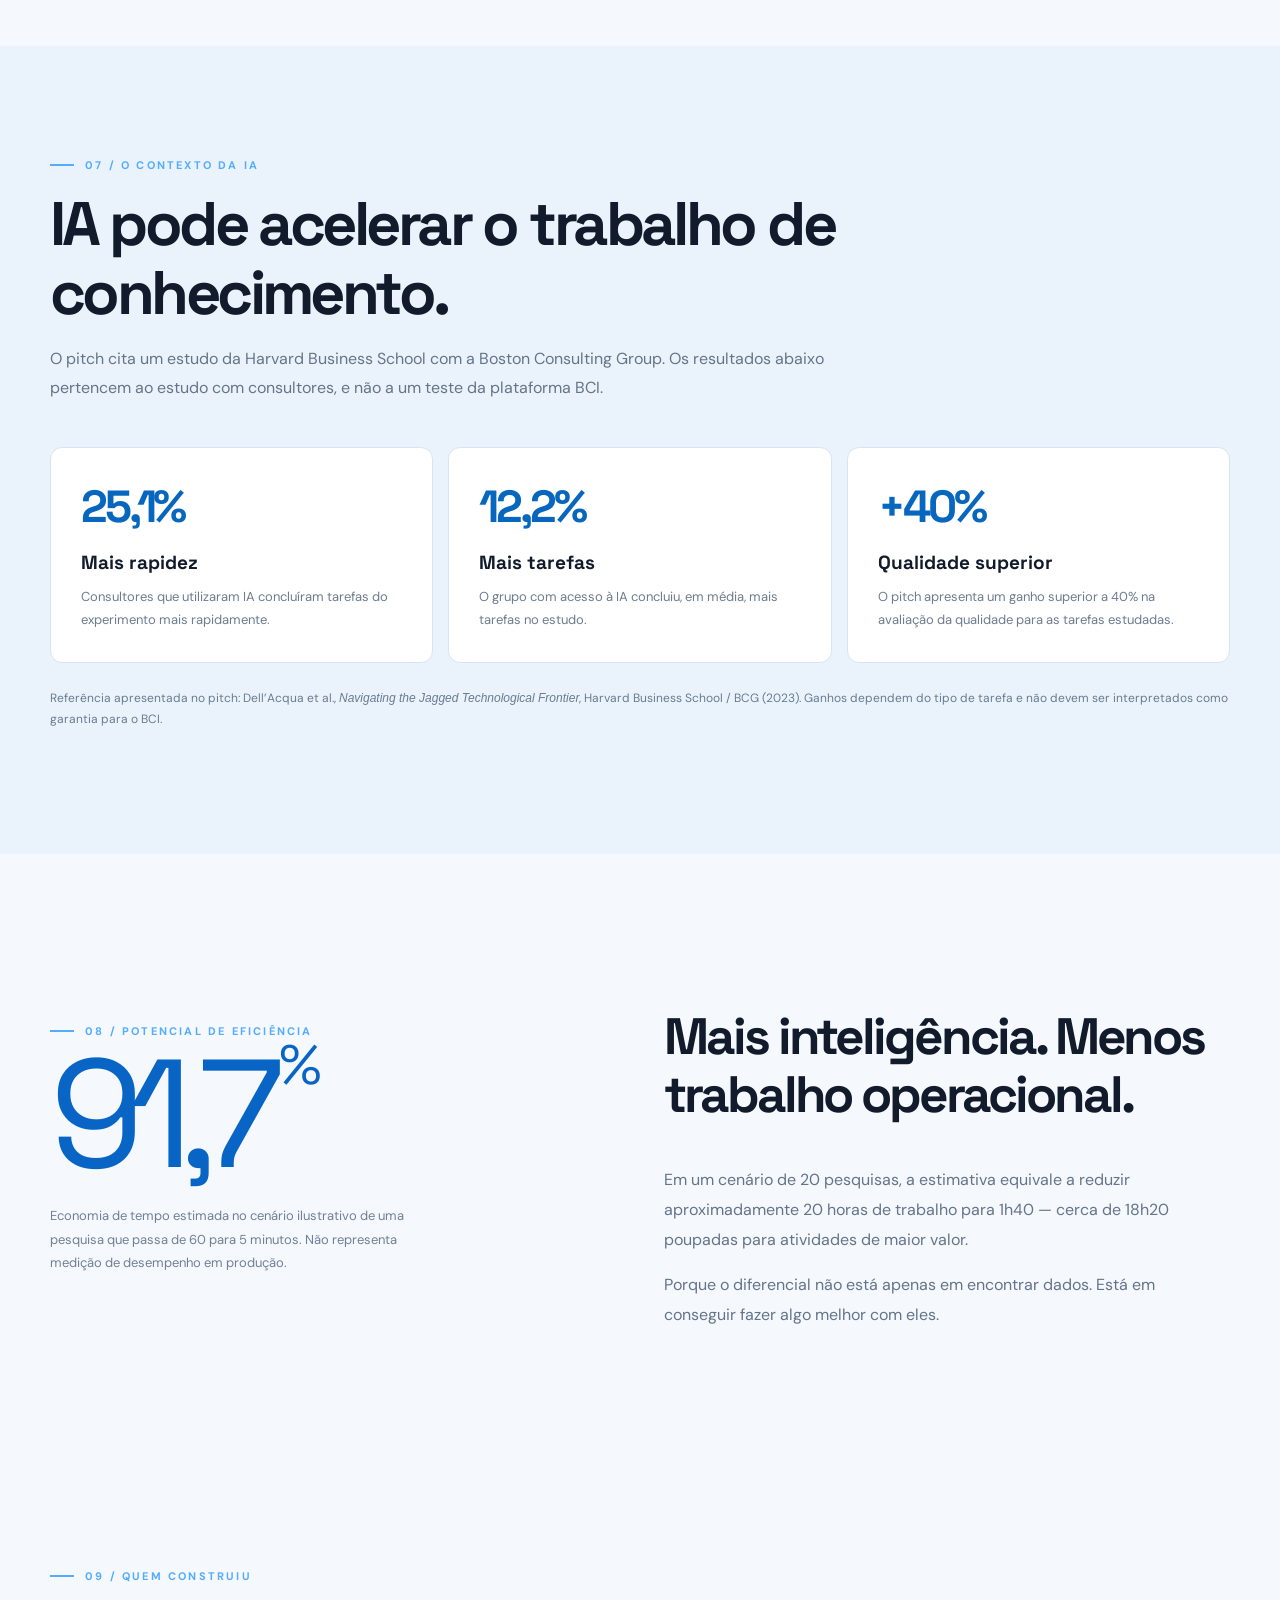
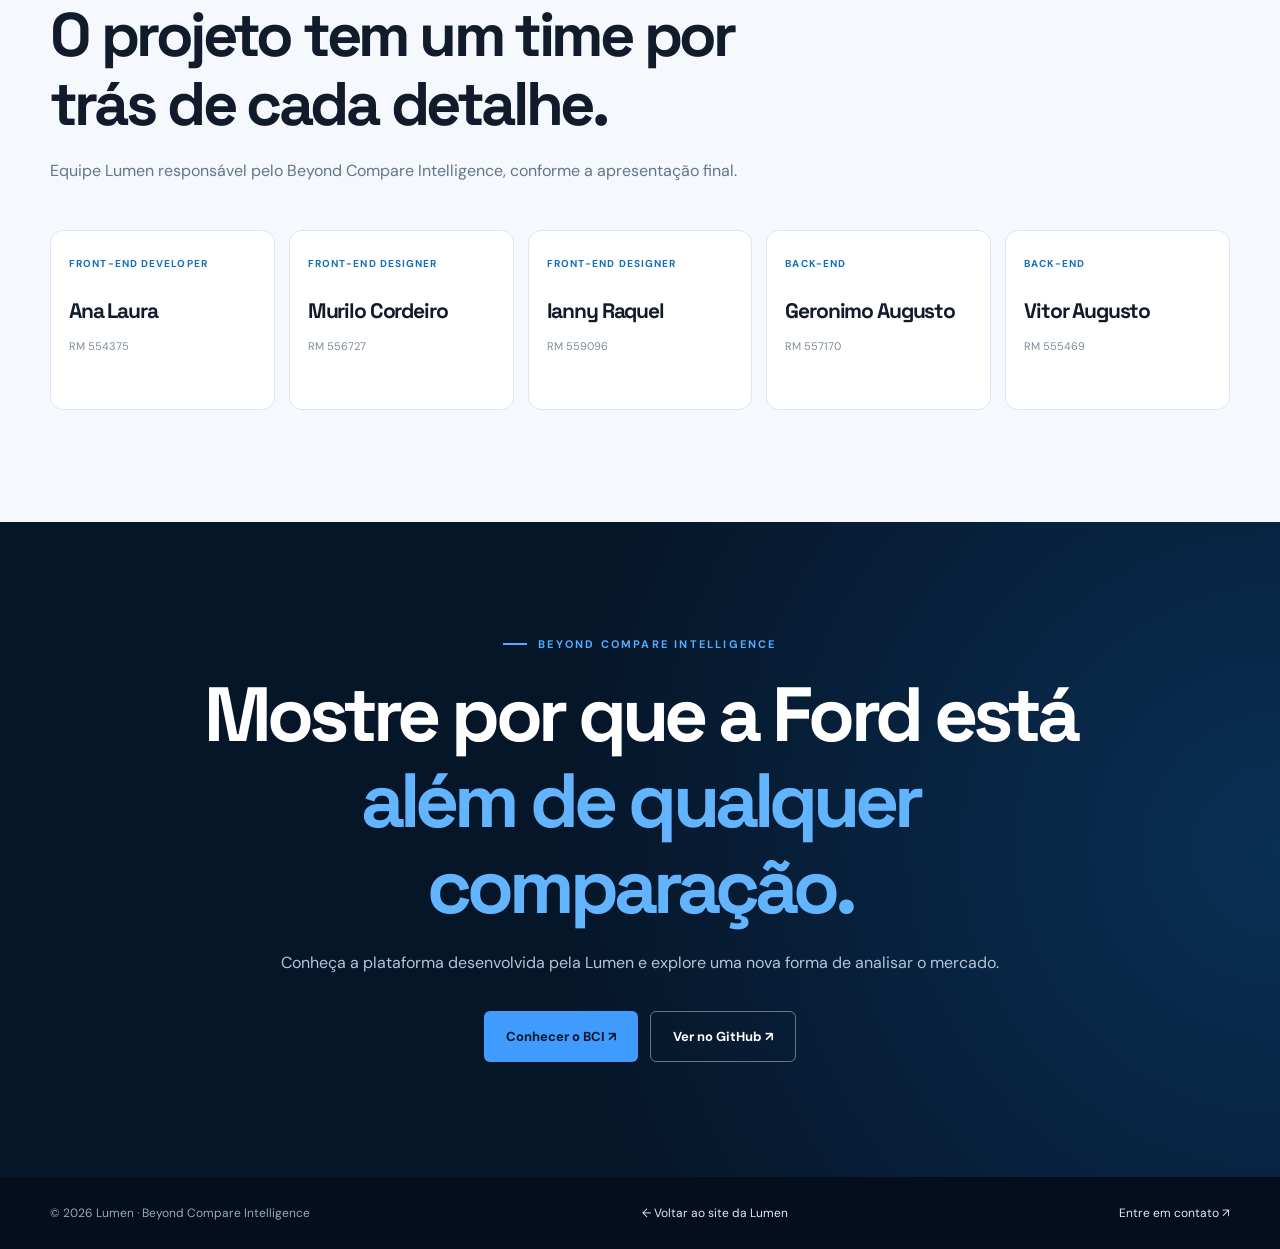
==== commit 0a3e6713: "feat: expande landing BCI com conteúdo do pitch final" ====
--- a/bci/index.html
+++ b/bci/index.html
@@ -26,17 +26,34 @@
 @media(max-width:900px){.hero-inner{grid-template-columns:1fr;gap:48px;min-height:auto;padding:95px 0}.dashboard{max-width:600px;transform:none}.features{grid-template-columns:repeat(2,1fr)}.impact-grid{gap:30px}}
 @media(max-width:650px){.wrap{width:min(100% - 36px,1180px)}.nav{height:70px}.mark small{display:none}.menu{display:block}.nav-links{display:none;position:absolute;top:70px;left:0;right:0;background:#08182b;flex-direction:column;align-items:stretch;gap:0;padding:10px 24px 22px;border-bottom:1px solid #ffffff25}.nav-links.open{display:flex}.nav-links a{padding:14px 0}.nav-links .nav-cta{text-align:center;margin-top:10px}.hero-inner{padding:65px 0 75px}.hero h1{font-size:clamp(49px,12vw,70px)}.hero p.desc{font-size:15px}.hero-bottom .wrap{flex-direction:column;gap:7px}.dash-body{padding:14px}.dash-heading strong{font-size:16px}.metrics{gap:6px}.metric{padding:10px 7px}.metric b{font-size:17px}.metric small{font-size:9px}.compare{grid-template-columns:1fr 20px 1fr;gap:5px}.car{padding:13px 9px;min-height:135px}.car svg{height:58px}.car strong{font-size:11px}.car small{font-size:9px}.section{padding:76px 0}.features,.process,.impact-grid{grid-template-columns:1fr}.feature{min-height:auto;padding:25px}.feature .num{margin-bottom:22px}.process{gap:28px}.impact-grid{gap:20px}.impact-big{font-size:100px}.final{padding:80px 0}.button{width:100%}.actions{align-items:stretch}.final h2{font-size:45px}}
 @media(prefers-reduced-motion:reduce){html{scroll-behavior:auto}*,*:before,*:after{transition:none!important;animation:none!important}}
+
+/* Conteúdo expandido a partir do pitch BCI */
+.story-intro{display:grid;grid-template-columns:.8fr 1.2fr;gap:70px;align-items:start}.story-intro .section-head{margin:0}.story-intro .section-head h2{font-size:clamp(38px,4.4vw,62px)}.pain-list{display:grid;gap:15px}.pain-item{display:grid;grid-template-columns:48px 1fr;gap:22px;border-bottom:1px solid #d7e3ef;padding:10px 0 24px}.pain-icon{display:grid;place-items:center;width:46px;height:46px;background:#deecfa;border-radius:13px;color:#075eb6;font-size:23px}.pain-item strong{display:block;font-family:"Space Grotesk",sans-serif;font-size:21px;letter-spacing:-.035em;margin-bottom:8px}.pain-item p{color:#6c7b8f;line-height:1.75;margin:0;font-size:14px}
+.insight-strip{display:grid;grid-template-columns:1.15fr repeat(3,1fr);gap:12px;margin-top:65px}.insight-strip .strip-intro{background:#0b2f57;color:white;padding:26px;border-radius:12px;display:flex;flex-direction:column;justify-content:space-between;font-size:19px;font-weight:700;line-height:1.4}.strip-stat{border:1px solid #dce8f3;background:white;padding:23px;border-radius:12px}.strip-stat b{display:block;font-family:"Space Grotesk",sans-serif;font-size:38px;color:#0963be;letter-spacing:-.06em}.strip-stat span{display:block;font-size:13px;line-height:1.6;color:#536982;margin-top:7px}.strip-sources{font-size:11px;line-height:1.6;color:#7d8ba1;margin-top:12px}
+.engine-grid{display:grid;grid-template-columns:1fr 48px 1fr 48px 1fr;align-items:stretch;gap:10px;margin-top:42px}.engine-card{border:1px solid #31557e;background:linear-gradient(145deg,#12365c,#0b213d);border-radius:14px;padding:30px;min-height:300px}.engine-card .engine-number{display:block;color:#7fc0ff;font-size:11px;letter-spacing:.13em;margin-bottom:40px}.engine-card h3{font-size:27px;letter-spacing:-.045em;margin:0 0 16px}.engine-card p{color:#bacbe0;font-size:14px;line-height:1.8}.engine-card ul{padding-left:18px;color:#bad0e9;font-size:13px;line-height:1.9}.engine-connector{display:grid;place-items:center;color:#6eb2ed;font-size:26px}.engine-card.result{background:linear-gradient(135deg,#075eb3,#104786);border-color:#438bd1}.engine-card.result p,.engine-card.result ul{color:white}
+.confidence{display:grid;grid-template-columns:1fr 1fr;gap:35px;align-items:center}.confidence h2{font-size:clamp(38px,4.6vw,62px);line-height:1.1;letter-spacing:-.06em}.confidence p{font-size:16px;line-height:1.85;color:#6a7b90}.confidence-panel{background:#fff;border:1px solid #dfebf6;border-radius:16px;padding:26px;box-shadow:0 18px 50px #06376215}.confidence-top{display:flex;justify-content:space-between;gap:16px;border-bottom:1px solid #e5edf4;padding-bottom:20px}.confidence-top b{color:#132d48}.confidence-top span{font-size:12px;color:#1778ba}.source-card{margin-top:12px;padding:15px;background:#f3f7fc;border:1px solid #e4edf7;border-radius:9px;display:flex;align-items:center;justify-content:space-between;gap:10px}.source-card strong{font-size:13px}.source-card small{font-size:11px;color:#667a90}.source-tag{font-size:10px;padding:6px 9px;border-radius:20px;background:#d9ede5;color:#287358;white-space:nowrap}.source-tag.secondary-tag{background:#e5ebf9;color:#436bab}.source-tag.warning-tag{background:#fff0dc;color:#916b25}.confidence-note{font-size:11px;margin:14px 0 0;color:#8291a2;line-height:1.6}
+.study-grid{display:grid;grid-template-columns:repeat(3,minmax(0,1fr));gap:15px;margin-top:44px}.study-card{border:1px solid #d6e5f1;border-radius:12px;background:#fff;padding:30px}.study-card strong{font-family:"Space Grotesk",sans-serif;font-size:45px;color:#0766bd;letter-spacing:-.07em}.study-card h3{font-size:19px;margin:15px 0 10px}.study-card p{font-size:13px;color:#6d7c8e;line-height:1.8;margin:0}.study-reference{font-size:12px;color:#687b92;line-height:1.75;margin-top:25px}.study-reference a{color:#0058a3;text-decoration:underline;text-underline-offset:3px}
+.capabilities{display:grid;grid-template-columns:repeat(3,minmax(0,1fr));gap:16px}.capability{background:white;border:1px solid #deebf7;border-radius:12px;padding:28px}.capability-icon{display:flex;align-items:center;justify-content:center;width:46px;height:46px;background:#e8f2fc;color:#0757a1;font-size:23px;border-radius:12px;margin-bottom:25px}.capability h3{font-size:21px;letter-spacing:-.04em}.capability p{font-size:14px;color:#62768b;line-height:1.8}.platform-note{font-size:12px;color:#7c8fa1;margin-top:23px;line-height:1.7}
+.team-grid{display:grid;grid-template-columns:repeat(5,minmax(0,1fr));gap:14px}.team-member{background:white;border:1px solid #dce7f3;border-radius:13px;padding:25px 18px;min-height:180px}.team-member span{display:block;color:#116fbd;font-size:10px;letter-spacing:.11em;font-weight:700;text-transform:uppercase;line-height:1.5}.team-member h3{font-size:21px;line-height:1.18;letter-spacing:-.055em;margin:28px 0 10px}.team-member small{font-size:11px;color:#7e8b9c}
+@media(max-width:1000px){.engine-grid{grid-template-columns:1fr;gap:12px}.engine-card{min-height:auto}.engine-card .engine-number{margin-bottom:20px}.engine-connector{transform:rotate(90deg)}.team-grid{grid-template-columns:repeat(3,1fr)}.insight-strip{grid-template-columns:repeat(2,1fr)}}
+@media(max-width:700px){.story-intro,.confidence{grid-template-columns:1fr;gap:30px}.insight-strip,.study-grid,.capabilities{grid-template-columns:1fr}.team-grid{grid-template-columns:repeat(2,1fr)}.team-member{min-height:155px}.team-member h3{margin-top:20px}.strip-intro{min-height:140px}}
+@media(max-width:420px){.team-grid{grid-template-columns:1fr}}
 </style>
 </head>
 <body>
 <a class="skip" href="#conteudo">Pular para o conteúdo</a>
-<header><nav class="wrap nav" aria-label="Navegação principal"><a class="mark" href="../" aria-label="Voltar à Lumen"><i aria-hidden="true"></i>BCI <small>BY LUMEN</small></a><button class="menu" aria-expanded="false" aria-controls="links" aria-label="Abrir menu">☰</button><div class="nav-links" id="links"><a href="#solucao">A solução</a><a href="#funcionalidades">Funcionalidades</a><a href="#impacto">Impacto</a><a href="../">Lumen ↗</a><a class="nav-cta" href="https://beyond-compare.vercel.app/" target="_blank" rel="noopener noreferrer">Acessar BCI ↗</a></div></nav></header>
+<header><nav class="wrap nav" aria-label="Navegação principal"><a class="mark" href="../" aria-label="Voltar à Lumen"><i aria-hidden="true"></i>BCI <small>BY LUMEN</small></a><button class="menu" aria-expanded="false" aria-controls="links" aria-label="Abrir menu">☰</button><div class="nav-links" id="links"><a href="#desafio">O desafio</a><a href="#tecnologia">Tecnologia</a><a href="#funcionalidades">Recursos</a><a href="#impacto">Impacto</a><a href="../">Lumen ↗</a><a class="nav-cta" href="https://beyond-compare.vercel.app/" target="_blank" rel="noopener noreferrer">Acessar BCI ↗</a></div></nav></header>
 <main id="conteudo">
 <section class="hero"><div class="wrap hero-inner"><div><div class="eyebrow">Beyond Compare Intelligence</div><h1>Conheça a concorrência.<br><em>Vá além da comparação.</em></h1><p class="desc">Menos tempo procurando informações. Mais tempo criando estratégias. O BCI reúne pesquisa de veículos, comparações e inteligência artificial em uma experiência pensada para o mercado automotivo.</p><div class="actions"><a class="button primary" href="https://beyond-compare.vercel.app/" target="_blank" rel="noopener noreferrer">Explorar a plataforma ↗</a><a class="button secondary" href="#solucao">Descobrir como funciona ↓</a></div></div><div class="dashboard" role="img" aria-label="Ilustração conceitual da plataforma BCI, mostrando indicadores, comparação entre dois veículos e análise por inteligência artificial"><div class="dash-top"><i class="dot"></i><i class="dot"></i><i class="dot"></i><span>BCI / INTELLIGENCE WORKSPACE</span></div><div class="dash-body"><div class="dash-heading"><div><small>PAINEL DE INTELIGÊNCIA</small><strong>Visão competitiva</strong></div><span class="status">● Análise integrada</span></div><div class="metrics"><div class="metric"><small>PESQUISA</small><b>01</b></div><div class="metric"><small>COMPARAÇÃO</small><b>02</b></div><div class="metric"><small>INSIGHTS</small><b>03</b></div></div><div class="compare"><div class="car"><svg viewBox="0 0 190 90" aria-hidden="true"><path d="M23 60h145l-12-21-31-16H70L44 40 23 60z" fill="#4389cc" stroke="#91caff" stroke-width="2"/><path d="M58 42l17-13h47l27 13z" fill="#08182d"/><path d="M23 60h145v11H23z" fill="#1d5b96"/><circle cx="58" cy="70" r="13" fill="#0b1423" stroke="#acc4da" stroke-width="4"/><circle cx="140" cy="70" r="13" fill="#0b1423" stroke="#acc4da" stroke-width="4"/></svg><strong>Modelo A</strong><small>Ficha técnica e dados</small></div><div class="vs">VS</div><div class="car"><svg viewBox="0 0 190 90" aria-hidden="true"><path d="M17 61h157l-14-20-30-16H67L42 42 17 61z" fill="#b1c7de" stroke="#e9f5ff" stroke-width="2"/><path d="M55 44l18-13h55l29 13z" fill="#10233d"/><path d="M17 61h157v10H17z" fill="#6a97c0"/><circle cx="56" cy="70" r="13" fill="#0b1423" stroke="#d2e3f6" stroke-width="4"/><circle cx="143" cy="70" r="13" fill="#0b1423" stroke="#d2e3f6" stroke-width="4"/></svg><strong>Modelo B</strong><small>Ficha técnica e dados</small></div></div><div class="ai"><b>✦ ANÁLISE ASSISTIDA POR IA</b><br>Informações organizadas para facilitar a identificação de diferenças e oportunidades.</div></div></div></div><div class="hero-bottom"><div class="wrap"><span>LUMEN × INTELIGÊNCIA COMPETITIVA</span><span>PROJETO FORD · WEB & MOBILE</span></div></div></section>
-<section class="section" id="solucao"><div class="wrap"><div class="section-head"><div class="eyebrow">01 / O DESAFIO</div><h2>O mercado muda rápido.<br>Seu trabalho não precisa ficar para trás.</h2><p>Pesquisar lançamentos, cruzar fichas técnicas e verificar informações de diferentes fontes pode consumir horas. O BCI transforma esse processo fragmentado em uma jornada mais clara, centralizada e eficiente.</p></div><div class="features" id="funcionalidades"><article class="feature"><span class="num">01 / DISCOVERY</span><h3>Pesquisa inteligente</h3><p>Encontre veículos, explore características e organize informações relevantes em um só ambiente.</p></article><article class="feature"><span class="num">02 / COMPARE</span><h3>Comparação lado a lado</h3><p>Visualize diferenças entre modelos com mais clareza e reduza o esforço de alternar entre fontes.</p></article><article class="feature"><span class="num">03 / AI INSIGHTS</span><h3>Análises com IA</h3><p>Receba uma leitura consolidada para apoiar a interpretação de dados e o planejamento estratégico.</p></article><article class="feature"><span class="num">04 / WORKSPACE</span><h3>Workspace integrado</h3><p>Salve veículos, registre anotações e mantenha suas referências acessíveis durante a pesquisa.</p></article><article class="feature"><span class="num">05 / DATA</span><h3>Importação e exportação</h3><p>Trabalhe com fichas e dados em formatos como CSV, XLSX e JSON, apoiando a continuidade das análises.</p></article><article class="feature"><span class="num">06 / MONITOR</span><h3>Alertas e indicadores</h3><p>Acompanhe informações relevantes e consulte insights para dar mais contexto às decisões.</p></article></div></div></section>
-<section class="section band"><div class="wrap"><div class="section-head"><div class="eyebrow">02 / A EXPERIÊNCIA</div><h2>Da busca ao insight.<br>Sem perder o contexto.</h2><p>Uma experiência que conecta etapas importantes do trabalho de inteligência competitiva.</p></div><div class="process"><article><span>ETAPA 01</span><h3>Pesquise.</h3><p>Explore modelos e organize os dados que importam para seu cenário.</p></article><article><span>ETAPA 02</span><h3>Compare.</h3><p>Coloque alternativas lado a lado e identifique diferenças de forma objetiva.</p></article><article><span>ETAPA 03</span><h3>Decida.</h3><p>Use análises assistidas por IA para transformar informações em direção estratégica.</p></article></div></div></section>
-<section class="section" id="impacto"><div class="wrap impact-grid"><div><div class="eyebrow">03 / POTENCIAL DE EFICIÊNCIA</div><div class="impact-big">91,7<span>%</span></div><p class="impact-note">Economia de tempo estimada no cenário ilustrativo de uma pesquisa que passa de 60 para 5 minutos. Não representa medição de desempenho em produção.</p></div><div class="impact-copy"><h2>Mais inteligência. Menos trabalho operacional.</h2><p>Em um cenário de 20 pesquisas, a estimativa equivale a reduzir aproximadamente 20 horas de trabalho para 1h40 — cerca de 18h20 poupadas para atividades de maior valor.</p><p>Porque o diferencial não está apenas em encontrar dados. Está em conseguir fazer algo melhor com eles.</p></div></div></section>
-<section class="final"><div class="wrap"><div class="eyebrow" style="justify-content:center">BEYOND COMPARE INTELLIGENCE</div><h2>Mostre por que a Ford está <span>além de qualquer comparação.</span></h2><p>Conheça a plataforma desenvolvida pela Lumen e explore uma nova forma de analisar o mercado.</p><div class="actions"><a class="button primary" href="https://beyond-compare.vercel.app/" target="_blank" rel="noopener noreferrer">Conhecer o BCI ↗</a><a class="button secondary" href="https://github.com/LUMEN-7/BCI" target="_blank" rel="noopener noreferrer">Ver no GitHub ↗</a></div></div></section>
+
+<section class="section" id="desafio"><div class="wrap"><div class="story-intro"><div class="section-head"><div class="eyebrow">01 / O CENÁRIO</div><h2>Enquanto o mercado acelera, o marketing ainda procura respostas.</h2><p>A apresentação do BCI parte de três obstáculos reais para a rotina de inteligência competitiva.</p></div><div class="pain-list"><article class="pain-item"><span class="pain-icon" aria-hidden="true">⌕</span><div><strong>Dias pesquisando manualmente</strong><p>Buscar em concessionárias, fóruns, notícias e sites, um por um, fragmenta o trabalho e consome tempo estratégico.</p></div></article><article class="pain-item"><span class="pain-icon" aria-hidden="true">?</span><div><strong>Informações sem confiabilidade clara</strong><p>Quando uma especificação aparece em múltiplas fontes, como distinguir um dado sólido de um rumor?</p></div></article><article class="pain-item"><span class="pain-icon" aria-hidden="true">↗</span><div><strong>Concorrentes ainda não lançados</strong><p>Os próximos lançamentos são estratégicos, mas podem não ter uma ficha técnica oficial publicada.</p></div></article></div></div><div class="insight-strip"><div class="strip-intro"><span>TEMPO QUE PODERIA VIRAR ESTRATÉGIA</span><span aria-hidden="true">↗</span></div><div class="strip-stat"><b>4h/dia</b><span>Gastas em tarefas manuais e operacionais, segundo o estudo citado no pitch.</span></div><div class="strip-stat"><b>45%</b><span>Dos profissionais de marketing britânicos pesquisados gastam ao menos ¼ da semana em tarefas administrativas de baixo valor.</span></div><div class="strip-stat"><b>14%</b><span>Gastam mais da metade da semana nessas atividades, no mesmo levantamento britânico.</span></div></div><p class="strip-sources">Estatísticas de estudos externos apresentadas no pitch: HubSpot, <em>The State of Marketing</em>, e Optimizely, <em>The Marketer’s Survival Guide</em>. São dados de contexto do setor, não resultados medidos do BCI.</p></div></section><section class="section" id="solucao"><div class="wrap"><div class="section-head"><div class="eyebrow">02 / A SOLUÇÃO</div><h2>O mercado muda rápido.<br>Seu trabalho não precisa ficar para trás.</h2><p>Pesquisar lançamentos, cruzar fichas técnicas e verificar informações de diferentes fontes pode consumir horas. O BCI transforma esse processo fragmentado em uma jornada mais clara, centralizada e eficiente.</p></div><div class="features" id="funcionalidades"><article class="feature"><span class="num">01 / DISCOVERY</span><h3>Pesquisa inteligente</h3><p>Encontre veículos, explore características e organize informações relevantes em um só ambiente.</p></article><article class="feature"><span class="num">02 / COMPARE</span><h3>Comparação lado a lado</h3><p>Visualize diferenças entre modelos com mais clareza e reduza o esforço de alternar entre fontes.</p></article><article class="feature"><span class="num">03 / AI INSIGHTS</span><h3>Análises com IA</h3><p>Receba uma leitura consolidada para apoiar a interpretação de dados e o planejamento estratégico.</p></article><article class="feature"><span class="num">04 / WORKSPACE</span><h3>Workspace integrado</h3><p>Salve veículos, registre anotações e mantenha suas referências acessíveis durante a pesquisa.</p></article><article class="feature"><span class="num">05 / DATA</span><h3>Importação e exportação</h3><p>Trabalhe com fichas e dados em formatos como CSV, XLSX e JSON, apoiando a continuidade das análises.</p></article><article class="feature"><span class="num">06 / MONITOR</span><h3>Alertas e indicadores</h3><p>Acompanhe informações relevantes e consulte insights para dar mais contexto às decisões.</p></article></div></div></section>
+
+<section class="section band" id="tecnologia"><div class="wrap"><div class="section-head"><div class="eyebrow">03 / A INTELIGÊNCIA POR TRÁS</div><h2>Não é só encontrar dados.<br>É saber em quais confiar.</h2><p>O diferencial apresentado pela equipe é a combinação de um algoritmo próprio de busca com um modelo de linguagem para organizar e avaliar fontes.</p></div><div class="engine-grid"><article class="engine-card"><span class="engine-number">ETAPA 01 / BUSCA</span><h3>Algoritmo próprio</h3><p>A pesquisa começa com informações do veículo.</p><ul><li>Busca por marca, modelo e ano</li><li>Identifica fontes relacionadas</li><li>Prioriza a origem oficial na hierarquia de confiabilidade</li></ul></article><div class="engine-connector" aria-hidden="true">→</div><article class="engine-card"><span class="engine-number">ETAPA 02 / INTERPRETAÇÃO</span><h3>Grok (LLM)</h3><p>O modelo de linguagem dá estrutura à informação reunida.</p><ul><li>Lê o conteúdo das fontes</li><li>Organiza especificações técnicas</li><li>Avalia a confiabilidade dos dados encontrados</li></ul></article><div class="engine-connector" aria-hidden="true">→</div><article class="engine-card result"><span class="engine-number">RESULTADO / INTELIGÊNCIA</span><h3>Dado + confiança</h3><p>Uma ficha estruturada com rastreabilidade e contexto para embasar pesquisas e comparações.</p><ul><li>Especificações reunidas</li><li>Fontes identificáveis</li><li>Maior clareza sobre o que é conhecido</li></ul></article></div></div></section>
+<section class="section"><div class="wrap confidence"><div><div class="eyebrow">04 / CONFIABILIDADE</div><h2>Transparência não é um detalhe. É parte da resposta.</h2><p>A arquitetura apresentada prioriza a origem da informação. Assim, a equipe pode investigar a procedência dos dados e diferenciar informações publicadas de fontes menos consolidadas.</p><p>Para veículos ainda não lançados, isso é especialmente importante: disponibilidade de dados e confiabilidade não são a mesma coisa.</p></div><div class="confidence-panel" aria-label="Representação ilustrativa de categorias de fontes"><div class="confidence-top"><b>Confiabilidade dos dados</b><span>FONTES / ORIGEM</span></div><div class="source-card"><div><strong>Publicação oficial</strong><br><small>Fabricante ou documentação primária</small></div><span class="source-tag">Prioritária</span></div><div class="source-card"><div><strong>Veículo especializado</strong><br><small>Informação secundária para conferência</small></div><span class="source-tag secondary-tag">Contexto</span></div><div class="source-card"><div><strong>Rumores e informações preliminares</strong><br><small>Exigem validação e cuidado na interpretação</small></div><span class="source-tag warning-tag">A verificar</span></div><p class="confidence-note">Visual ilustrativo da lógica de priorização, não representa uma avaliação real de fontes específicas.</p></div></div></section><section class="section band"><div class="wrap"><div class="section-head"><div class="eyebrow">05 / A EXPERIÊNCIA</div><h2>Da busca ao insight.<br>Sem perder o contexto.</h2><p>Uma experiência que conecta etapas importantes do trabalho de inteligência competitiva.</p></div><div class="process"><article><span>ETAPA 01</span><h3>Pesquise.</h3><p>Explore modelos e organize os dados que importam para seu cenário.</p></article><article><span>ETAPA 02</span><h3>Compare.</h3><p>Coloque alternativas lado a lado e identifique diferenças de forma objetiva.</p></article><article><span>ETAPA 03</span><h3>Decida.</h3><p>Use análises assistidas por IA para transformar informações em direção estratégica.</p></article></div></div></section>
+
+<section class="section" id="plataforma"><div class="wrap"><div class="section-head"><div class="eyebrow">06 / UMA PLATAFORMA COMPLETA</div><h2>Um workspace para o ciclo inteiro de inteligência competitiva.</h2><p>Da pesquisa pontual ao acompanhamento de mudanças, o BCI foi apresentado como ambiente para reunir tarefas que antes aconteciam em ferramentas dispersas.</p></div><div class="capabilities"><article class="capability"><span class="capability-icon" aria-hidden="true">▦</span><h3>Pesquisa agendada</h3><p>Acompanhamento recorrente de concorrentes ao longo do tempo, conforme o fluxo apresentado no projeto.</p></article><article class="capability"><span class="capability-icon" aria-hidden="true">⇅</span><h3>Importação e exportação</h3><p>Entrada e saída de dados em CSV, XLSX, JSON e ZIP para integrar a pesquisa a outras ferramentas.</p></article><article class="capability"><span class="capability-icon" aria-hidden="true">☷</span><h3>Workspace colaborativo</h3><p>Organização do trabalho e discussões por temas, para reduzir a perda de contexto entre pesquisas.</p></article><article class="capability"><span class="capability-icon" aria-hidden="true">▤</span><h3>Anotações com cards</h3><p>Notas e referências ligadas à investigação de veículos, disponíveis durante a análise.</p></article><article class="capability"><span class="capability-icon" aria-hidden="true">▥</span><h3>Insights de mercado</h3><p>Indicadores que ajudam a transformar informações automotivas em uma leitura mais objetiva para marketing.</p></article><article class="capability"><span class="capability-icon" aria-hidden="true">♧</span><h3>Alertas inteligentes</h3><p>Acompanhamento de mudanças relevantes em dados de concorrentes e modelos monitorados.</p></article></div><p class="platform-note">Recursos descritos na apresentação do projeto. A disponibilidade de cada fluxo na aplicação publicada pode variar conforme a versão.</p></div></section>
+<section class="section" style="background:#eaf3fb" id="evidencias"><div class="wrap"><div class="section-head"><div class="eyebrow">07 / O CONTEXTO DA IA</div><h2>IA pode acelerar o trabalho de conhecimento.</h2><p>O pitch cita um estudo da Harvard Business School com a Boston Consulting Group. Os resultados abaixo pertencem ao estudo com consultores, e não a um teste da plataforma BCI.</p></div><div class="study-grid"><article class="study-card"><strong>25,1%</strong><h3>Mais rapidez</h3><p>Consultores que utilizaram IA concluíram tarefas do experimento mais rapidamente.</p></article><article class="study-card"><strong>12,2%</strong><h3>Mais tarefas</h3><p>O grupo com acesso à IA concluiu, em média, mais tarefas no estudo.</p></article><article class="study-card"><strong>+40%</strong><h3>Qualidade superior</h3><p>O pitch apresenta um ganho superior a 40% na avaliação da qualidade para as tarefas estudadas.</p></article></div><p class="study-reference">Referência apresentada no pitch: Dell’Acqua et al., <em>Navigating the Jagged Technological Frontier</em>, Harvard Business School / BCG (2023). Ganhos dependem do tipo de tarefa e não devem ser interpretados como garantia para o BCI.</p></div></section><section class="section" id="impacto"><div class="wrap impact-grid"><div><div class="eyebrow">08 / POTENCIAL DE EFICIÊNCIA</div><div class="impact-big">91,7<span>%</span></div><p class="impact-note">Economia de tempo estimada no cenário ilustrativo de uma pesquisa que passa de 60 para 5 minutos. Não representa medição de desempenho em produção.</p></div><div class="impact-copy"><h2>Mais inteligência. Menos trabalho operacional.</h2><p>Em um cenário de 20 pesquisas, a estimativa equivale a reduzir aproximadamente 20 horas de trabalho para 1h40 — cerca de 18h20 poupadas para atividades de maior valor.</p><p>Porque o diferencial não está apenas em encontrar dados. Está em conseguir fazer algo melhor com eles.</p></div></div></section>
+<section class="section" id="equipe"><div class="wrap"><div class="section-head"><div class="eyebrow">09 / QUEM CONSTRUIU</div><h2>O projeto tem um time por trás de cada detalhe.</h2><p>Equipe Lumen responsável pelo Beyond Compare Intelligence, conforme a apresentação final.</p></div><div class="team-grid"><article class="team-member"><span>Front-end developer</span><h3>Ana Laura</h3><small>RM 554375</small></article><article class="team-member"><span>Front-end designer</span><h3>Murilo Cordeiro</h3><small>RM 556727</small></article><article class="team-member"><span>Front-end designer</span><h3>Ianny Raquel</h3><small>RM 559096</small></article><article class="team-member"><span>Back-end</span><h3>Geronimo Augusto</h3><small>RM 557170</small></article><article class="team-member"><span>Back-end</span><h3>Vitor Augusto</h3><small>RM 555469</small></article></div></div></section><section class="final"><div class="wrap"><div class="eyebrow" style="justify-content:center">BEYOND COMPARE INTELLIGENCE</div><h2>Mostre por que a Ford está <span>além de qualquer comparação.</span></h2><p>Conheça a plataforma desenvolvida pela Lumen e explore uma nova forma de analisar o mercado.</p><div class="actions"><a class="button primary" href="https://beyond-compare.vercel.app/" target="_blank" rel="noopener noreferrer">Conhecer o BCI ↗</a><a class="button secondary" href="https://github.com/LUMEN-7/BCI" target="_blank" rel="noopener noreferrer">Ver no GitHub ↗</a></div></div></section>
 </main>
 <footer><div class="wrap"><span>© <span id="year">2026</span> Lumen · Beyond Compare Intelligence</span><a href="../">← Voltar ao site da Lumen</a><a href="mailto:lumen.astra7@gmail.com">Entre em contato ↗</a></div></footer>
 <script>document.getElementById('year').textContent=new Date().getFullYear();const menu=document.querySelector('.menu');const links=document.querySelector('.nav-links');menu.addEventListener('click',()=>{const open=links.classList.toggle('open');menu.setAttribute('aria-expanded',String(open));menu.setAttribute('aria-label',open?'Fechar menu':'Abrir menu')});links.querySelectorAll('a').forEach(a=>a.addEventListener('click',()=>{links.classList.remove('open');menu.setAttribute('aria-expanded','false');menu.setAttribute('aria-label','Abrir menu')}));</script>
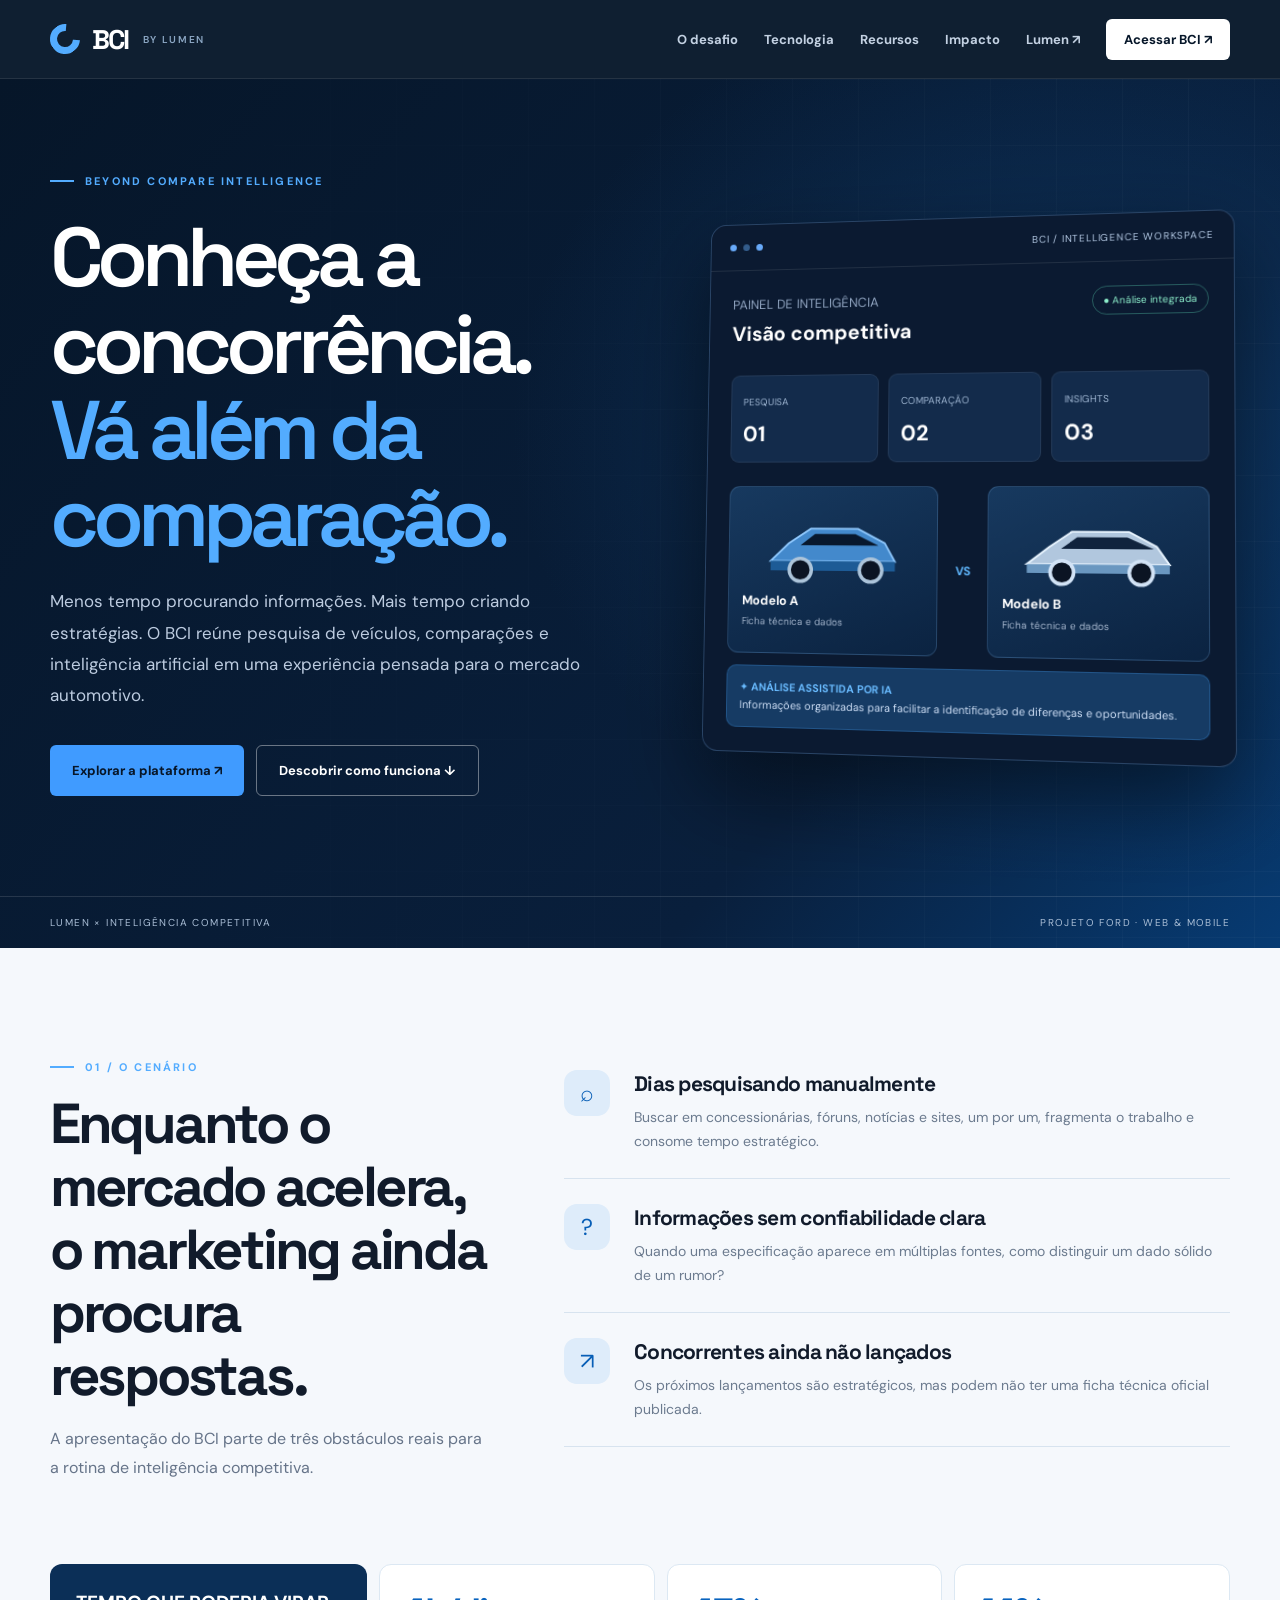
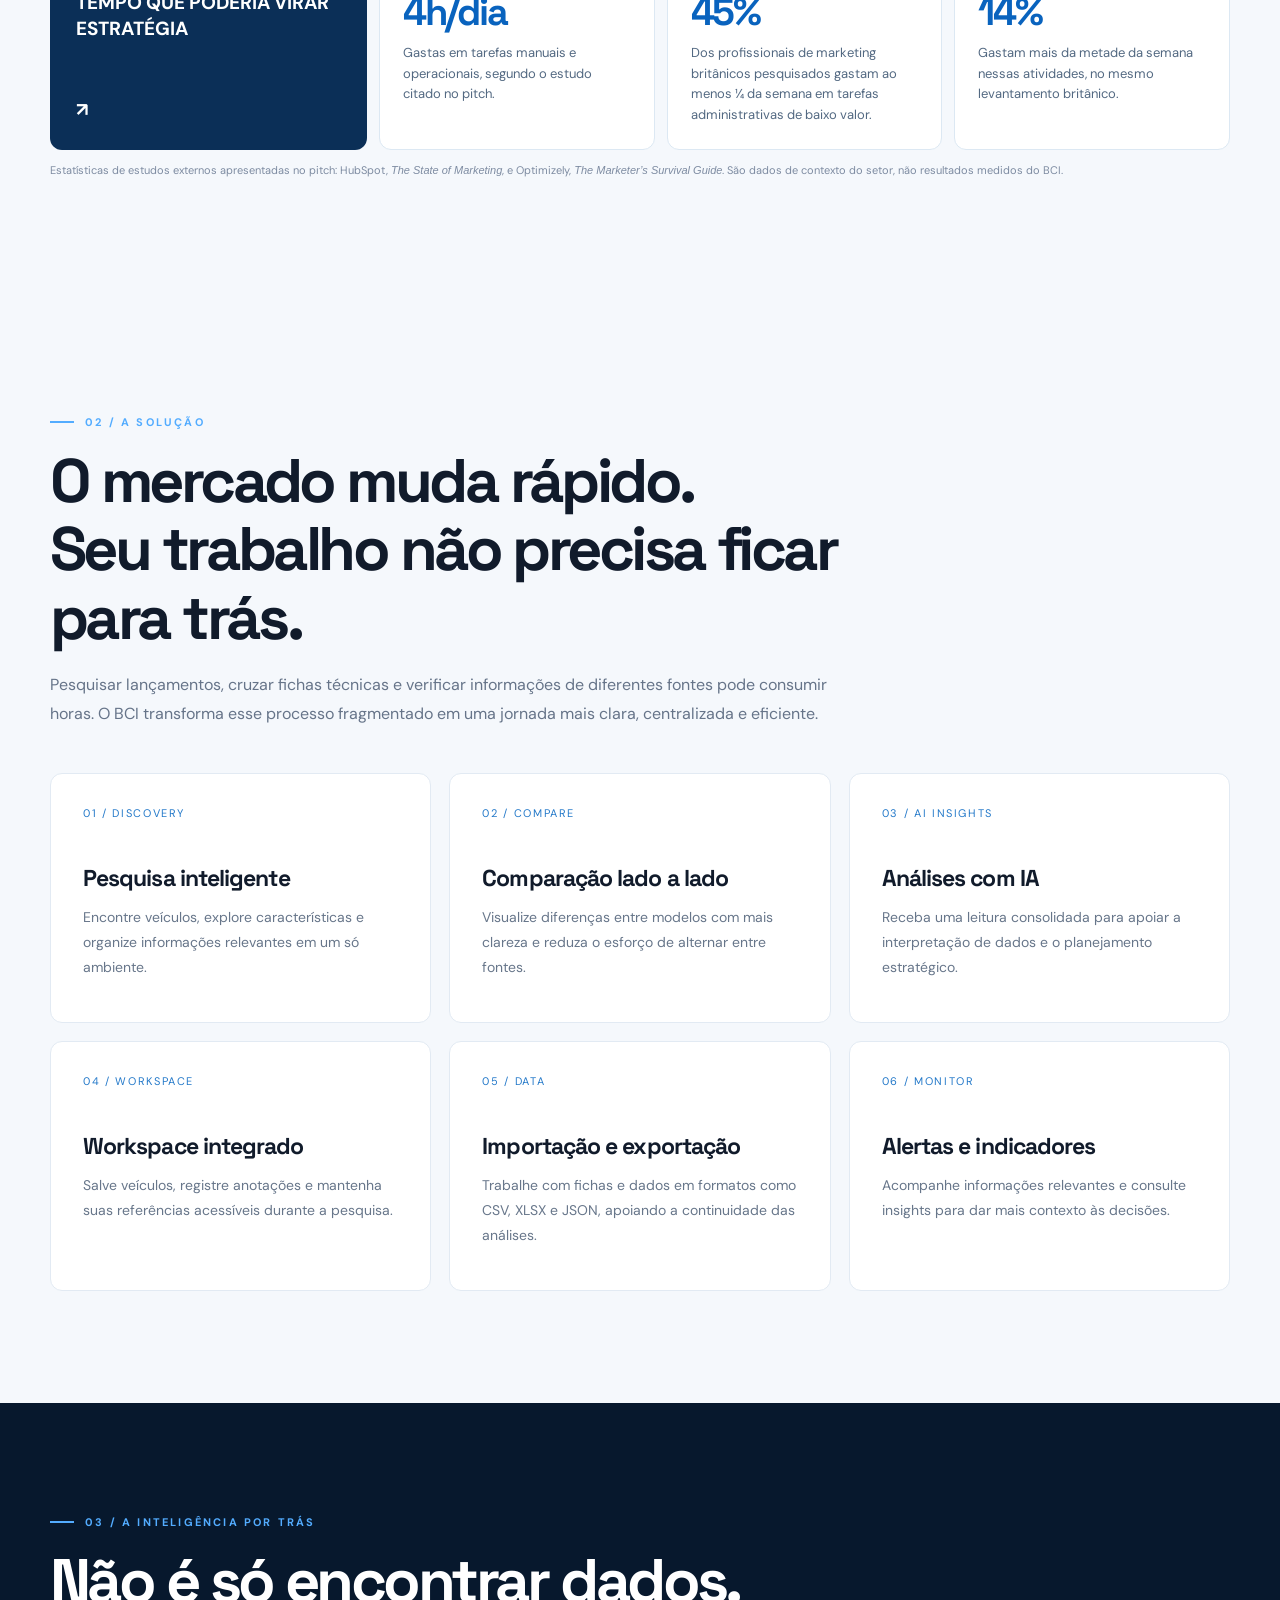
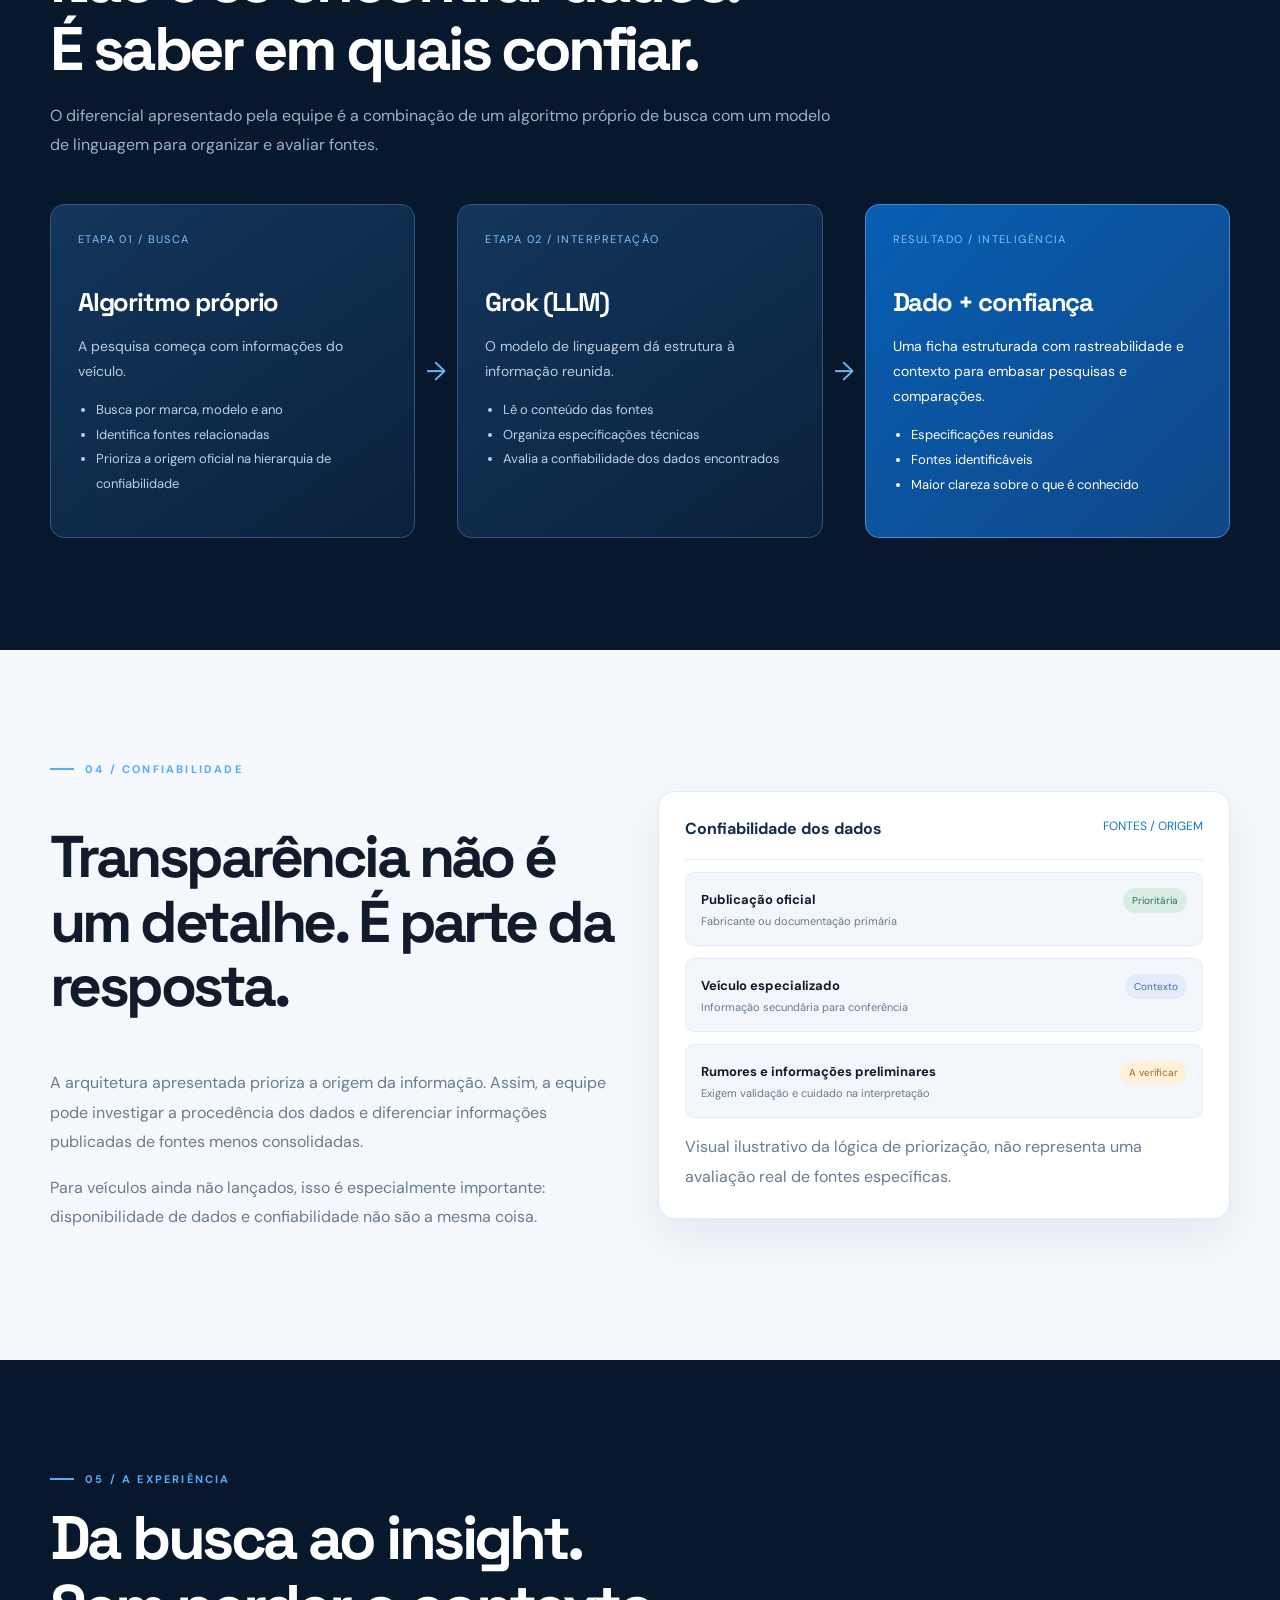
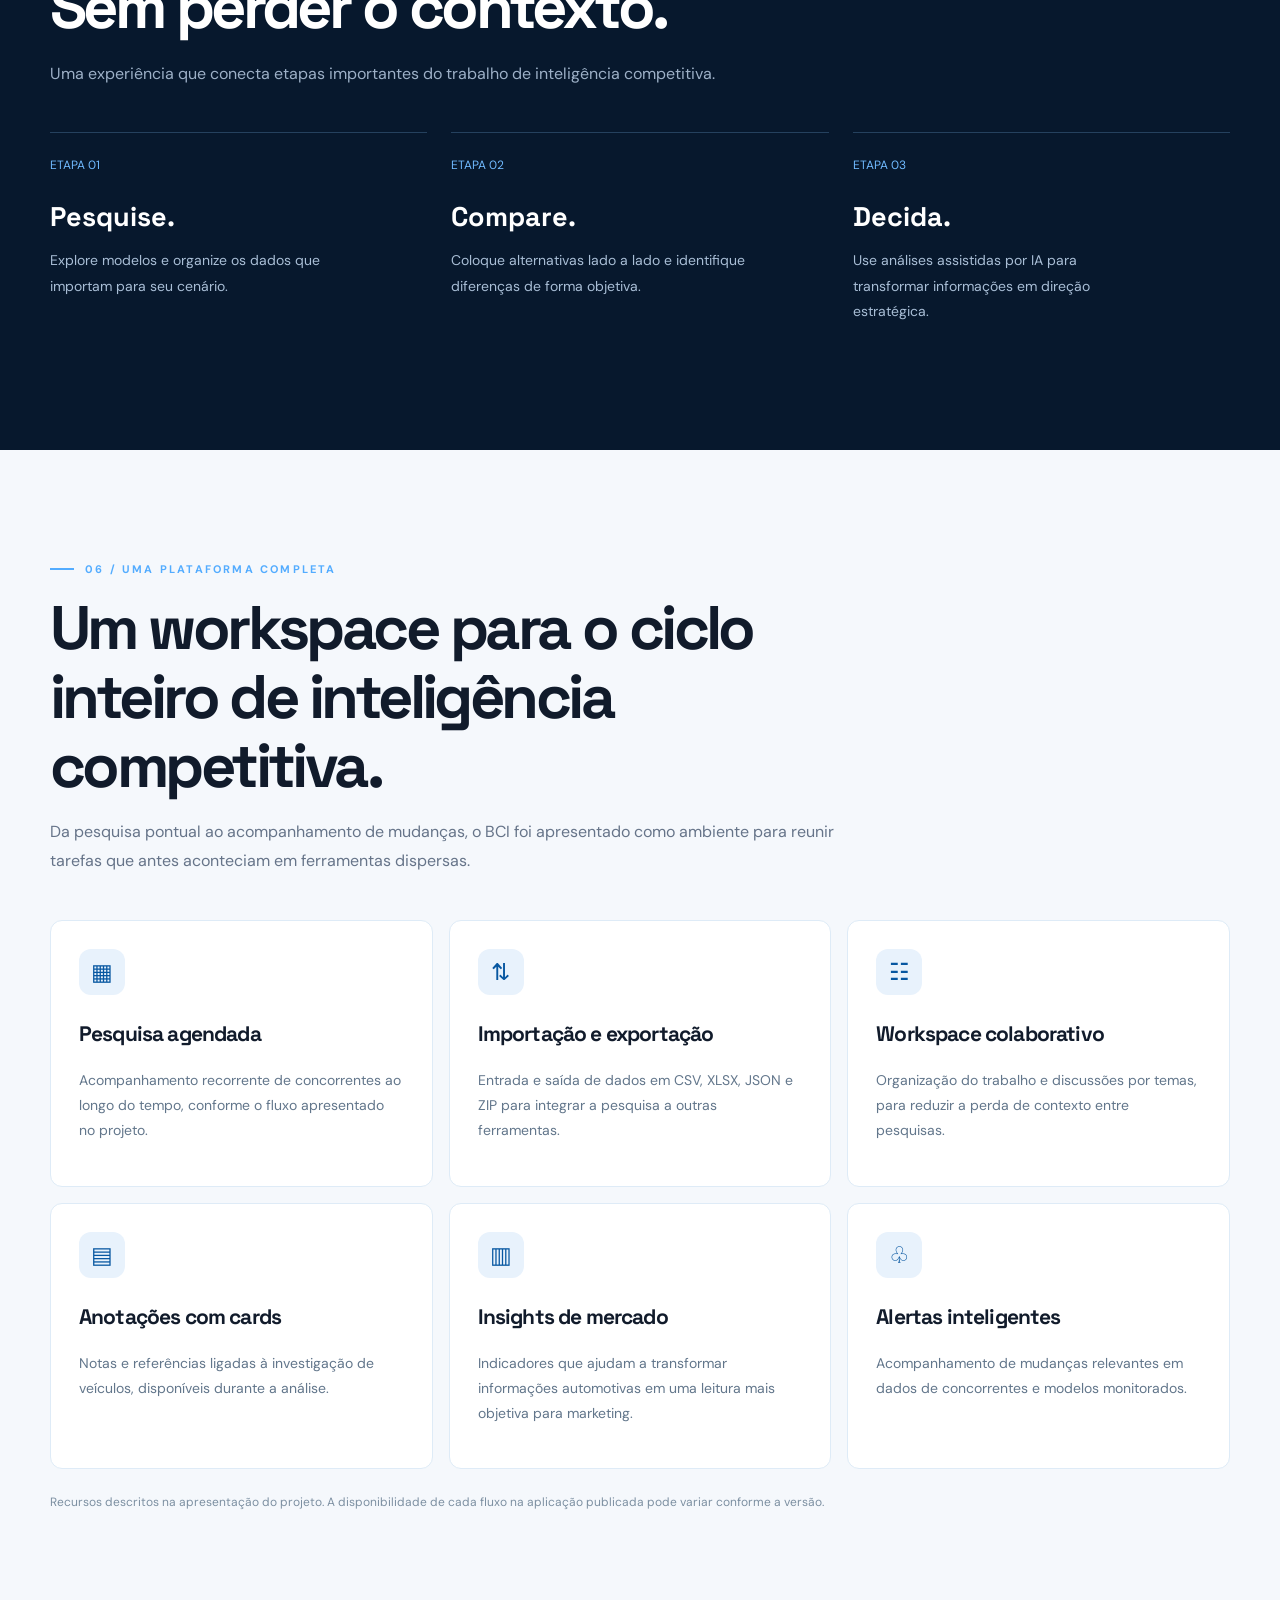
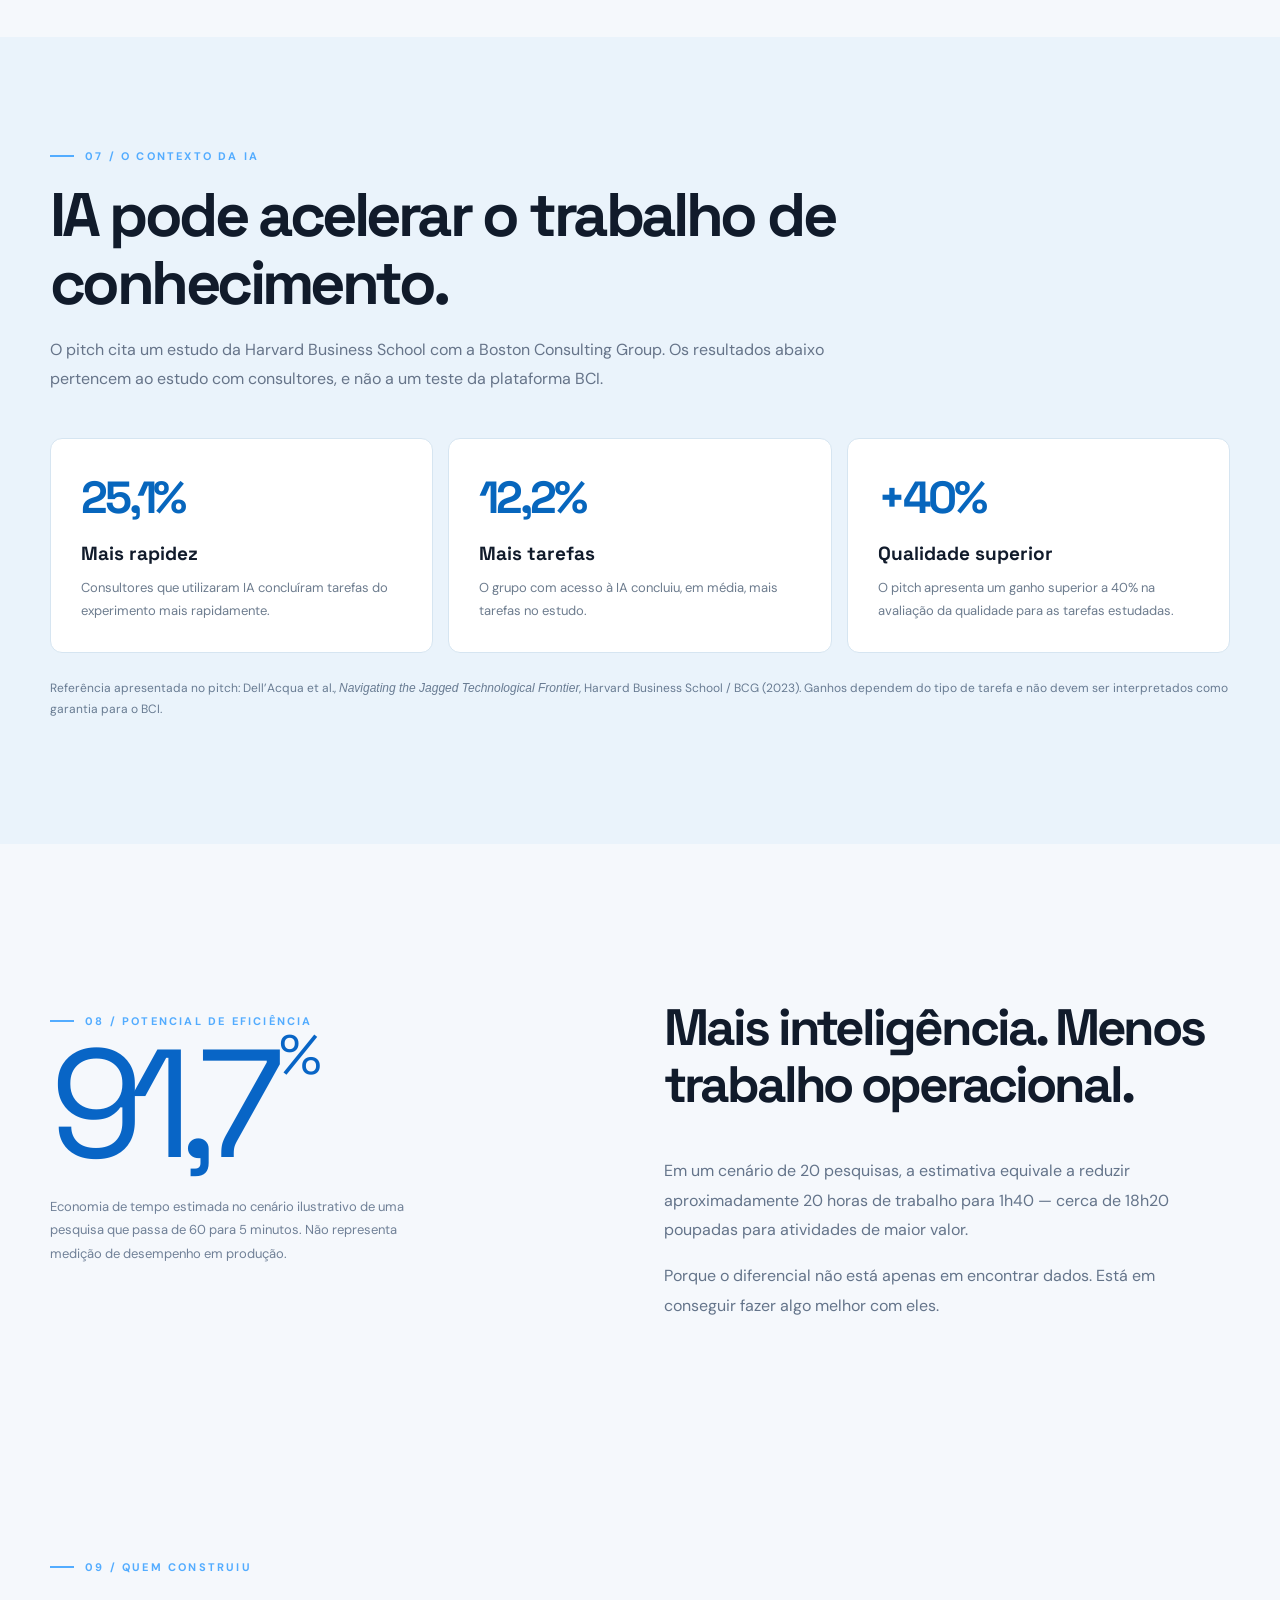
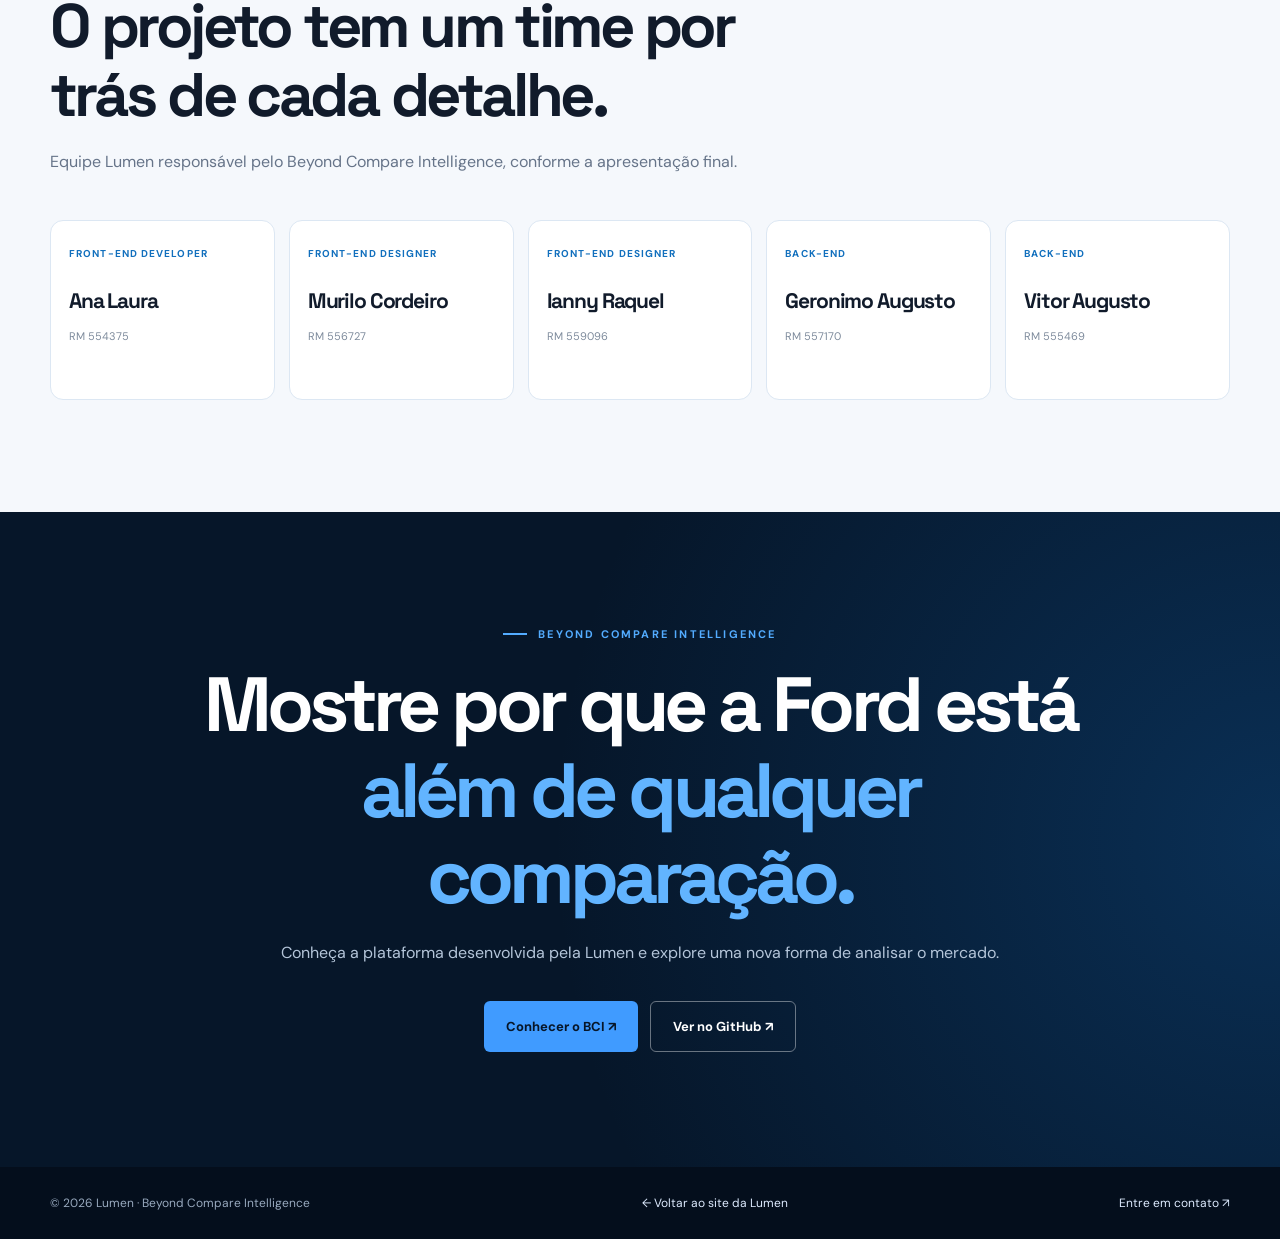
==== commit dbbbbf9d: "fix: corrige overflow, menu e grids responsivos na landing BCI" ====
--- a/bci/index.html
+++ b/bci/index.html
@@ -38,6 +38,68 @@
 @media(max-width:1000px){.engine-grid{grid-template-columns:1fr;gap:12px}.engine-card{min-height:auto}.engine-card .engine-number{margin-bottom:20px}.engine-connector{transform:rotate(90deg)}.team-grid{grid-template-columns:repeat(3,1fr)}.insight-strip{grid-template-columns:repeat(2,1fr)}}
 @media(max-width:700px){.story-intro,.confidence{grid-template-columns:1fr;gap:30px}.insight-strip,.study-grid,.capabilities{grid-template-columns:1fr}.team-grid{grid-template-columns:repeat(2,1fr)}.team-member{min-height:155px}.team-member h3{margin-top:20px}.strip-intro{min-height:140px}}
 @media(max-width:420px){.team-grid{grid-template-columns:1fr}}
+
+/* Correções de layout e responsividade */
+html,body{max-width:100%;overflow-x:clip}
+.wrap,.hero-inner>*,.story-intro>*,.confidence>*,.impact-grid>*,.section-head,.engine-card,.feature,.capability,.team-member{min-width:0}
+.hero h1,.section h2,.final h2,.team-member h3,.pain-item strong{overflow-wrap:break-word}
+.dashboard{width:100%;min-width:0;transform-origin:center}
+.dash-top{min-width:0}.dash-top span:last-child{text-align:right;overflow-wrap:anywhere;letter-spacing:.08em}
+.dash-heading>div,.source-card>div{min-width:0}.dash-heading strong,.source-card strong{overflow-wrap:anywhere}
+.car{min-width:0}.car strong,.car small{overflow-wrap:anywhere}
+.engine-grid{grid-template-columns:minmax(0,1fr) 26px minmax(0,1fr) 26px minmax(0,1fr);gap:8px}
+.engine-card{padding:clamp(18px,2.1vw,30px)}
+.engine-card h3{font-size:clamp(20px,2vw,27px);overflow-wrap:break-word}
+.source-card{align-items:flex-start}.source-card>div{flex:1}
+.impact-big{white-space:nowrap}
+@media(max-width:1100px){
+ .nav-links{gap:15px;font-size:12px}
+ .nav{gap:12px}
+ .mark small{display:none}
+ .engine-grid{grid-template-columns:1fr;gap:8px}
+ .engine-connector{transform:rotate(90deg);min-height:26px}
+ .engine-card{min-height:auto;padding:24px}
+ .engine-card .engine-number{margin-bottom:18px}
+ .story-intro{grid-template-columns:1fr 1fr;gap:35px}
+ .insight-strip{grid-template-columns:repeat(2,minmax(0,1fr))}
+}
+@media(max-width:900px){
+ .nav{height:70px}
+ .menu{display:block;cursor:pointer}
+ .nav-links{display:none;position:absolute;top:70px;left:0;right:0;background:#08182b;flex-direction:column;align-items:stretch;gap:0;padding:10px 24px 22px;border-bottom:1px solid #ffffff25;box-shadow:0 20px 35px #0005}
+ .nav-links.open{display:flex}
+ .nav-links a{padding:14px 0}
+ .nav-links .nav-cta{text-align:center;margin-top:10px}
+ .story-intro,.confidence{grid-template-columns:1fr;gap:30px}
+ .hero-inner{grid-template-columns:1fr;gap:40px;padding-top:70px;padding-bottom:75px}
+ .dashboard{max-width:600px;transform:none}
+}
+@media(max-width:700px){
+ .hero h1{font-size:clamp(42px,10vw,64px)}
+ .impact-big{font-size:clamp(75px,21vw,120px)}
+ .confidence-panel{padding:18px}
+ .source-card{flex-wrap:wrap}
+ .study-card strong{font-size:40px}
+ .section-head h2,.confidence h2{font-size:clamp(33px,8.5vw,52px)}
+}
+@media(max-width:420px){
+ .wrap{width:calc(100% - 32px)}
+ .dash-top{padding:11px 12px;font-size:9px}
+ .dash-body{padding:12px}
+ .dash-heading{flex-wrap:wrap}
+ .status{font-size:9px}
+ .metric b{font-size:16px}
+ .metric small{font-size:8px}
+ .car svg{height:48px}
+ .car{min-height:125px}
+ .pain-item{grid-template-columns:40px 1fr;gap:14px}
+ .pain-icon{height:40px;width:40px}
+ .team-grid{grid-template-columns:1fr}
+ .final h2{font-size:clamp(36px,10vw,45px)}
+}
+@media(prefers-reduced-motion:reduce){
+ html{scroll-behavior:auto}
+}
 </style>
 </head>
 <body>
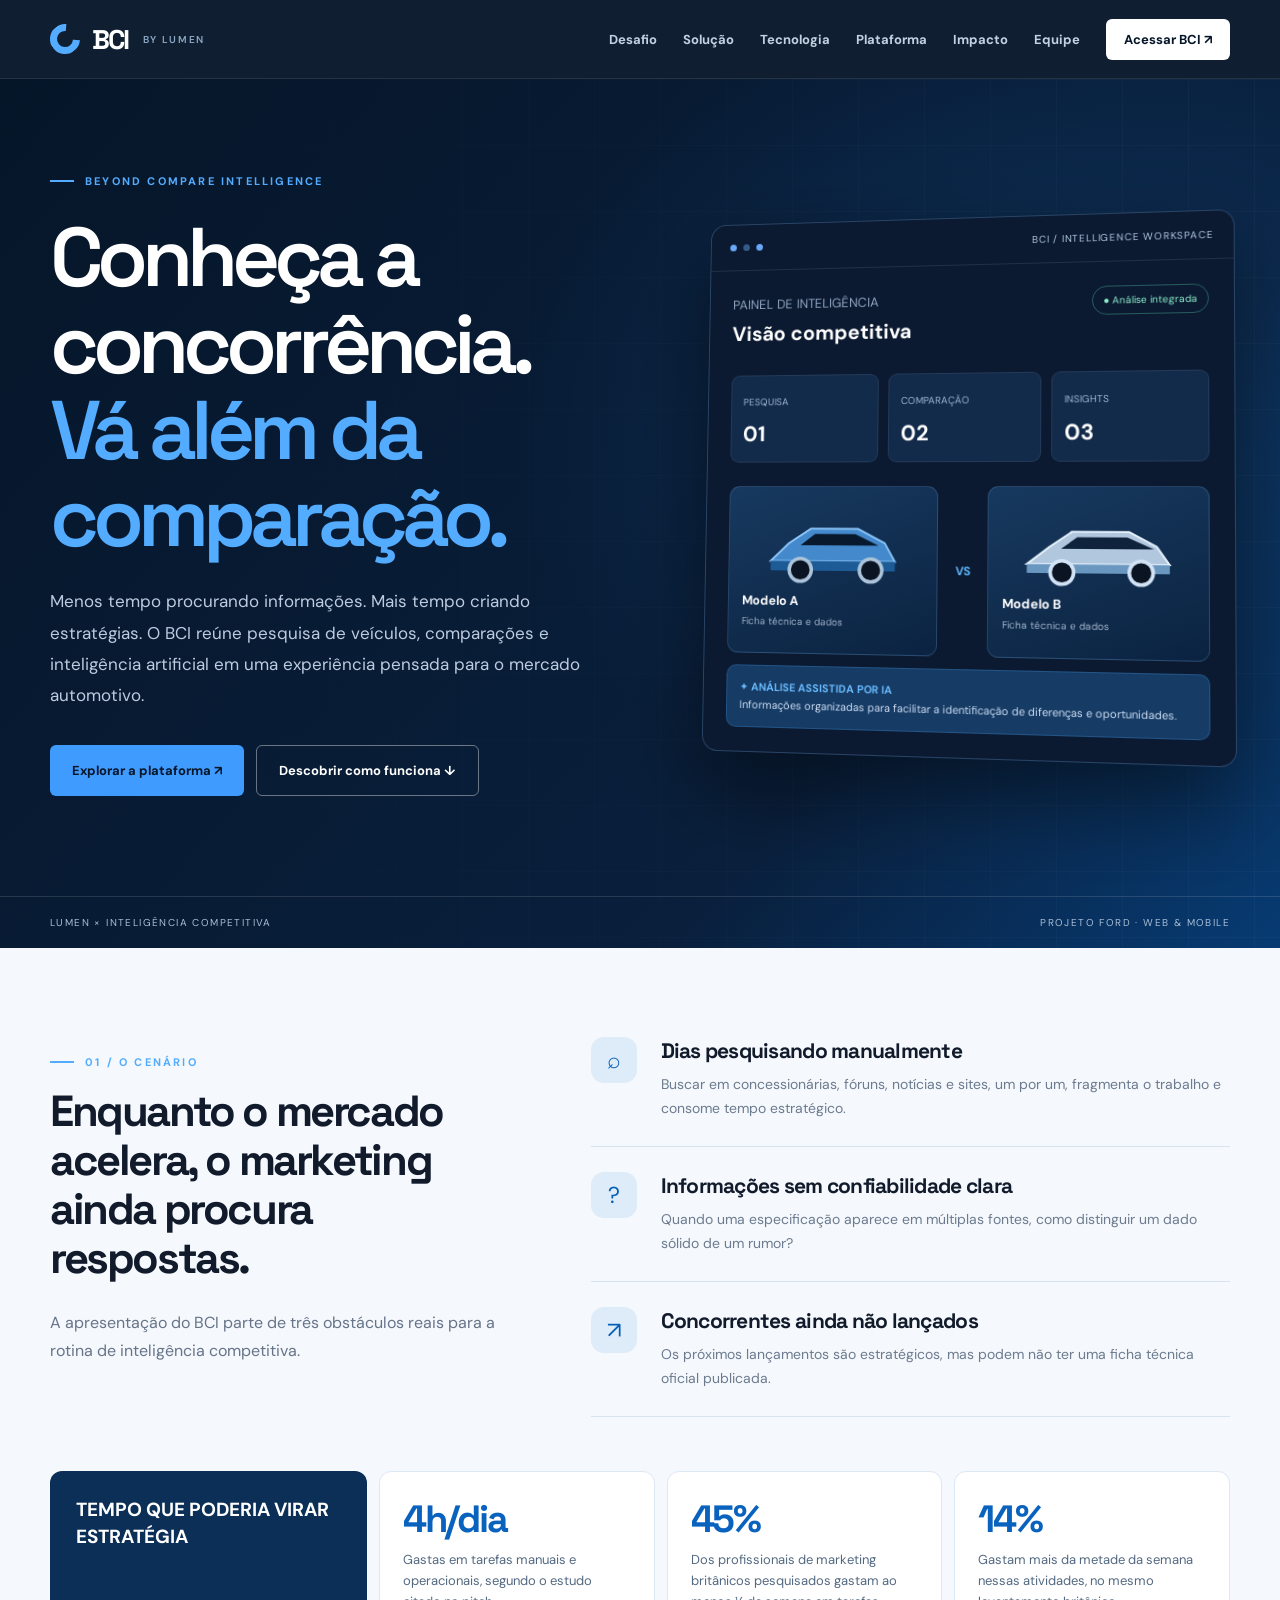
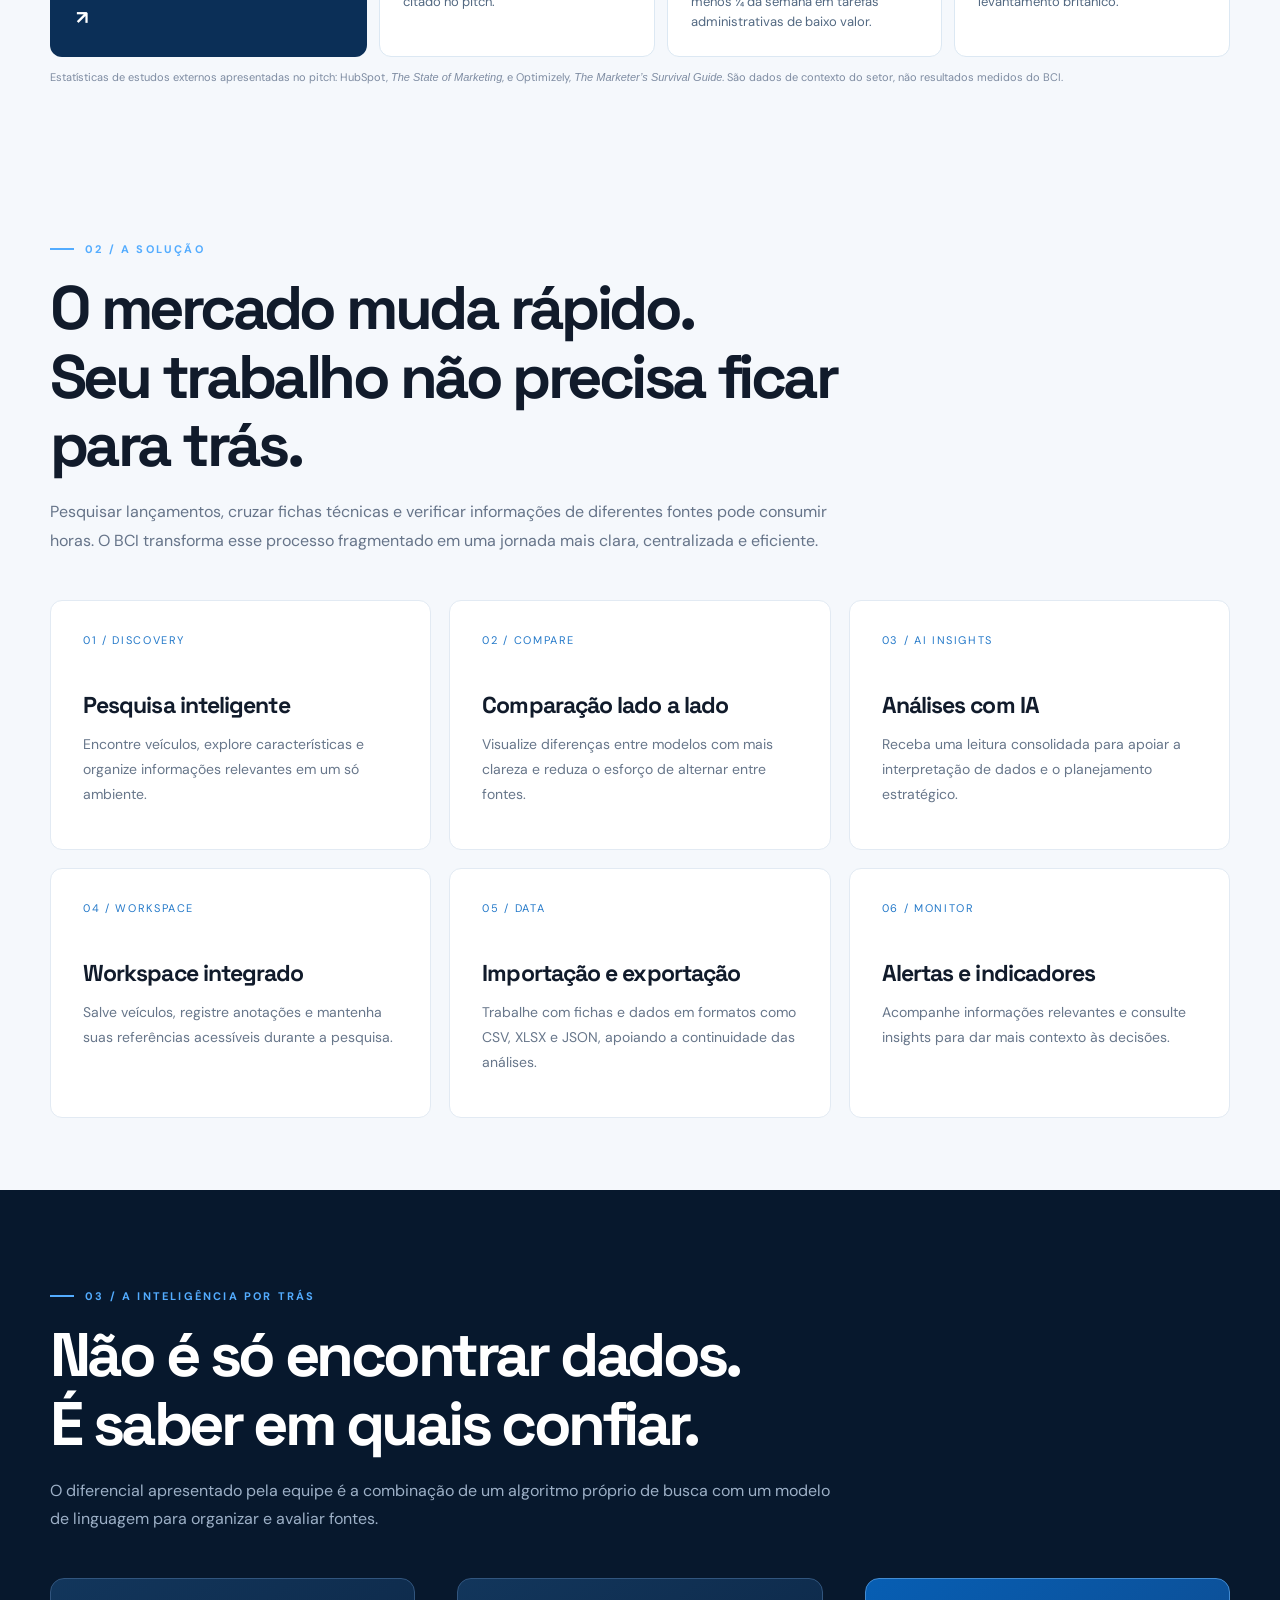
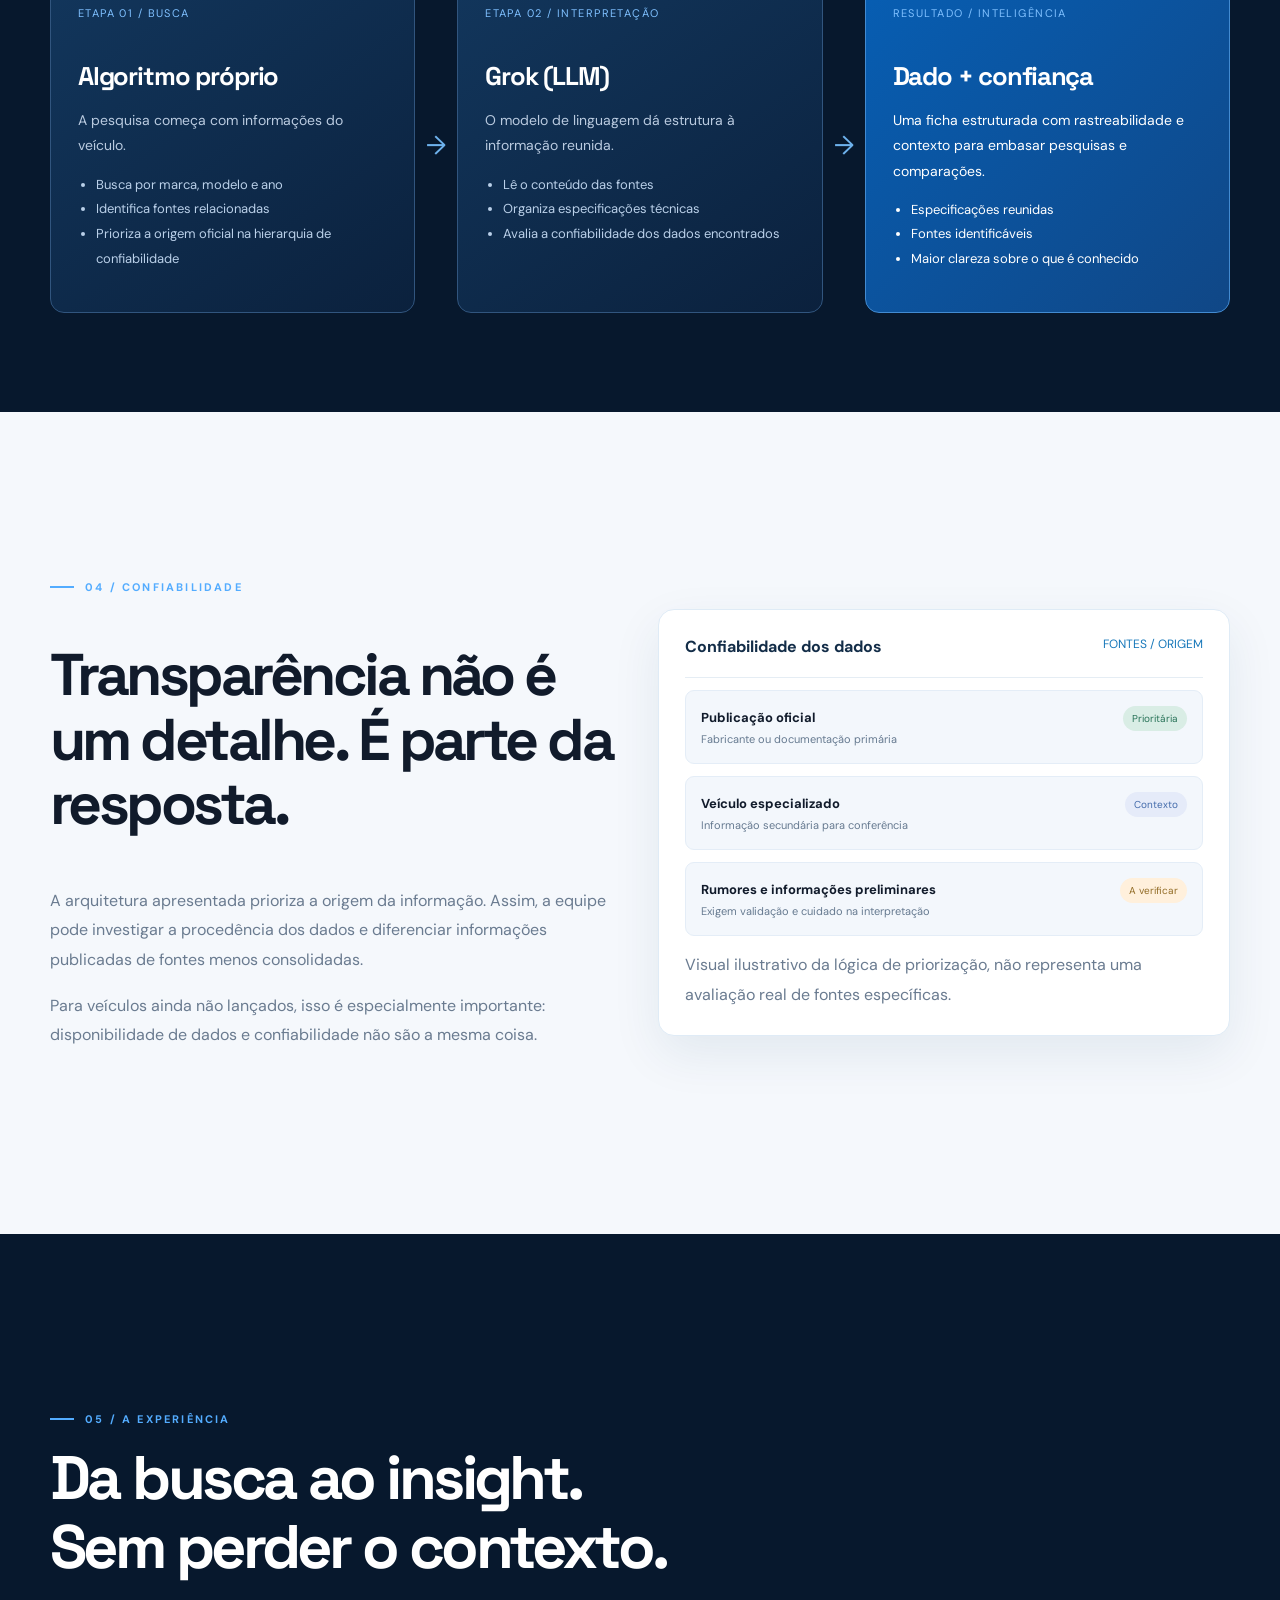
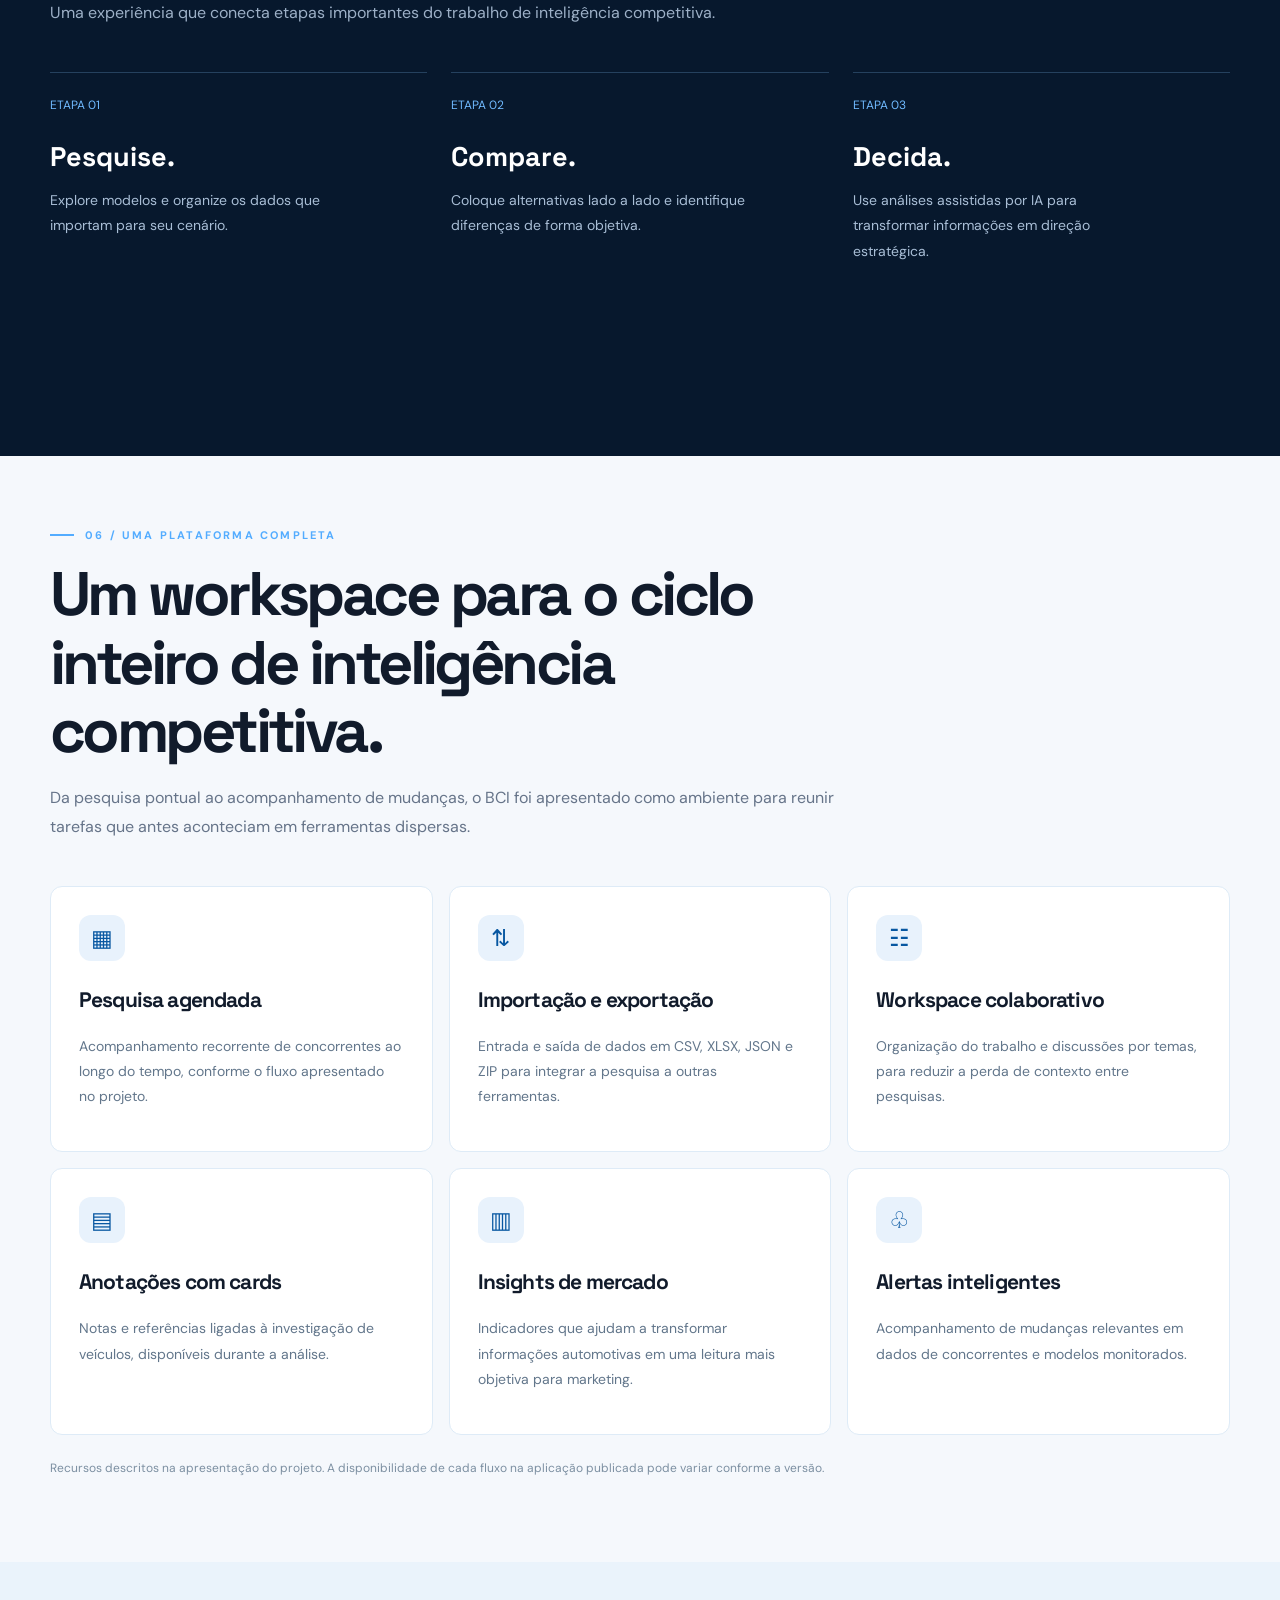
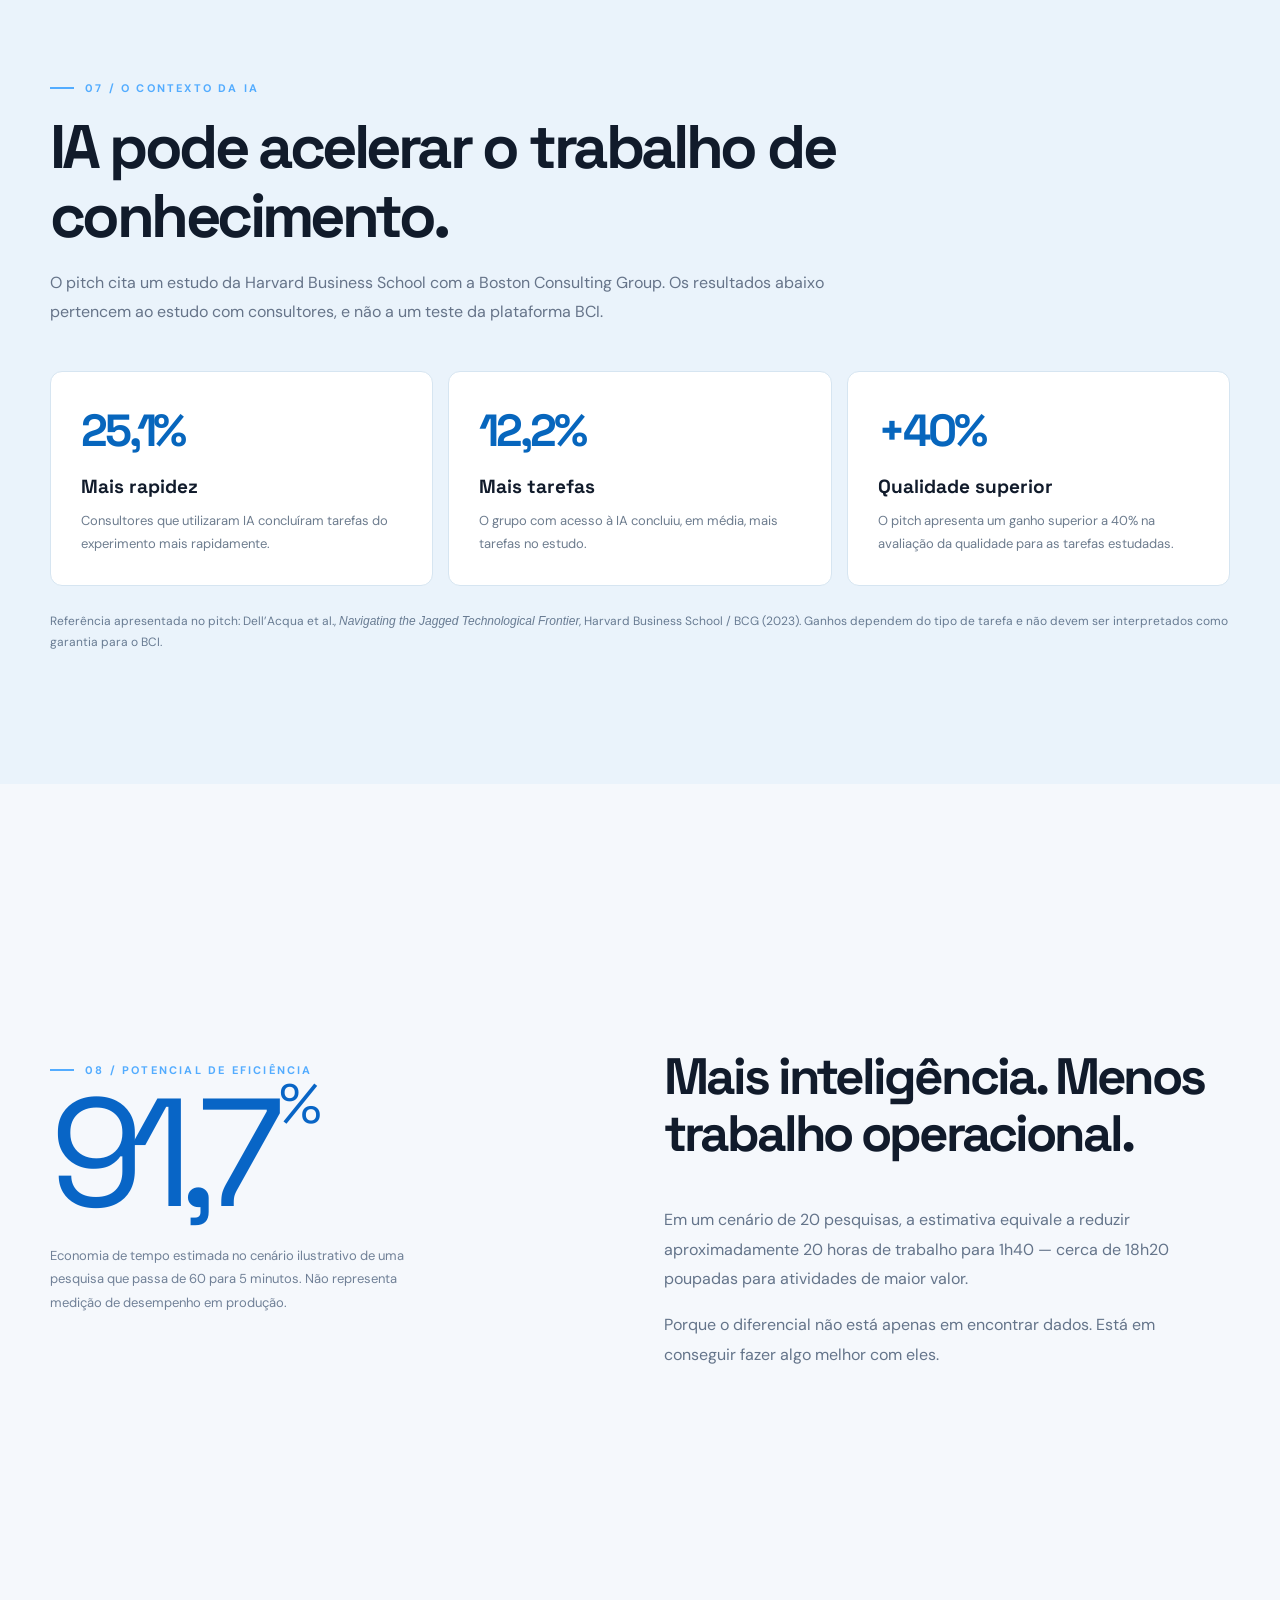
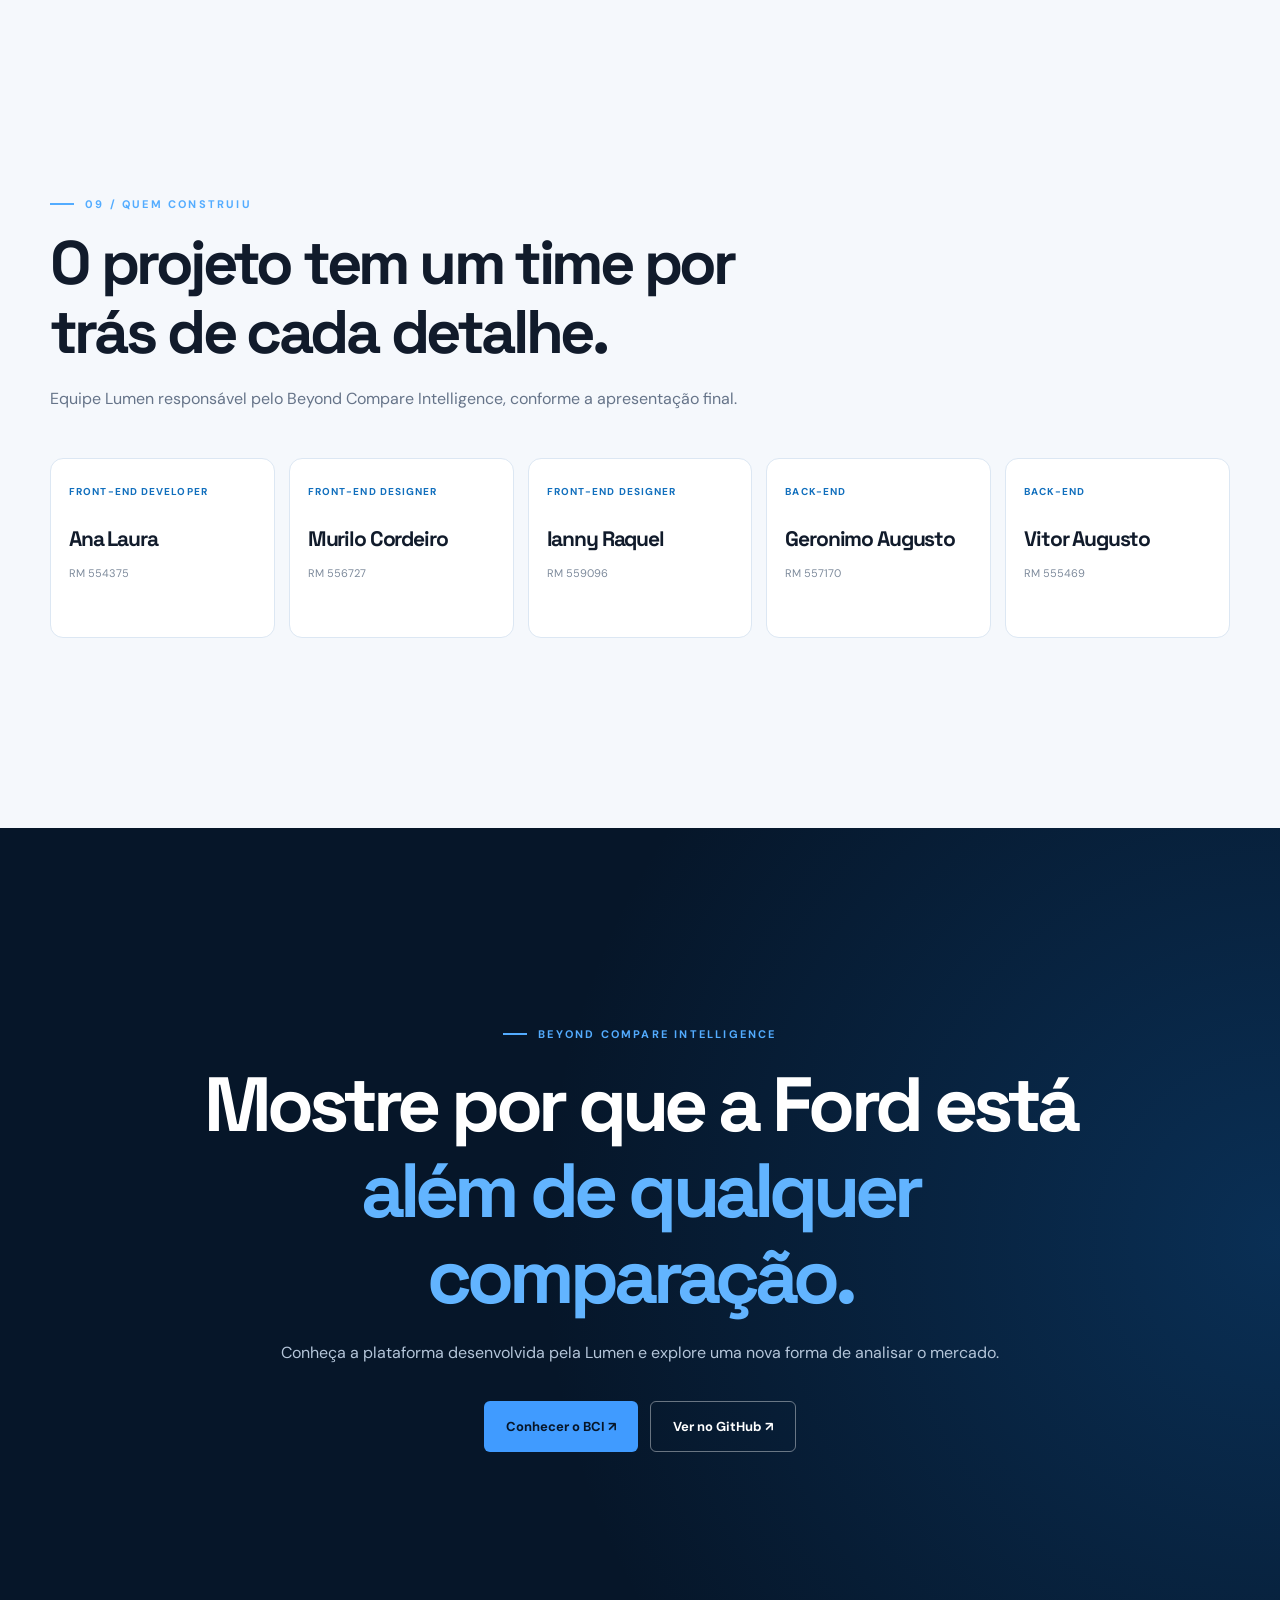
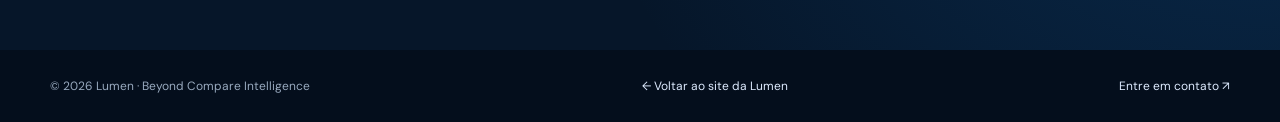
==== commit 430d41d4: "fix: alinha seção desafio e ordena navegação com altura mínima responsiva" ====
--- a/bci/index.html
+++ b/bci/index.html
@@ -100,18 +100,59 @@
 @media(prefers-reduced-motion:reduce){
  html{scroll-behavior:auto}
 }
+
+/* Ajuste editorial: seções com altura de tela e conteúdo sem cortes */
+:root{--header-height:78px}
+main>.section,main>.final{
+ min-height:calc(100svh - var(--header-height));
+ display:flex;
+ flex-direction:column;
+ justify-content:center;
+}
+main>.section>.wrap,main>.final>.wrap{width:min(1180px,calc(100% - 48px))}
+main>.section{padding-block:clamp(72px,8vh,120px)}
+main>.final{padding-block:clamp(80px,10vh,130px)}
+#desafio .story-intro{grid-template-columns:minmax(0,1.03fr) minmax(0,1.42fr);gap:clamp(48px,6vw,95px);align-items:center}
+#desafio .story-intro .section-head h2{font-size:clamp(37px,3.4vw,53px);line-height:1.13;letter-spacing:-.055em;max-width:580px}
+#desafio .story-intro .section-head p{max-width:530px;margin-top:25px}
+#desafio .pain-list{gap:8px}
+#desafio .pain-item{padding:17px 0 25px}
+#desafio .insight-strip{margin-top:clamp(45px,6vh,70px)}
+.nav-links a{white-space:nowrap}
+@media(max-width:1150px){
+ .nav-links{display:none;position:absolute;top:var(--header-height);left:0;right:0;background:#08182b;flex-direction:column;align-items:stretch;gap:0;padding:10px 24px 22px;border-bottom:1px solid #ffffff25;box-shadow:0 20px 35px #0005}
+ .nav-links.open{display:flex}
+ .nav-links a{padding:14px 0}
+ .nav-links .nav-cta{text-align:center;margin-top:10px}
+ .menu{display:block;cursor:pointer}
+ #desafio .story-intro{gap:36px}
+}
+@media(max-width:900px){
+ :root{--header-height:70px}
+ #desafio .story-intro{grid-template-columns:1fr;align-items:start;gap:28px}
+ #desafio .story-intro .section-head h2{max-width:740px;font-size:clamp(37px,6.5vw,56px)}
+ #desafio .pain-list{gap:0}
+ main>.section,main>.final{min-height:auto}
+ main>.section{padding-block:clamp(70px,10vw,100px)}
+}
+@media(max-width:650px){
+ main>.section>.wrap,main>.final>.wrap{width:calc(100% - 36px)}
+ #desafio .story-intro .section-head h2{font-size:clamp(34px,9vw,46px)}
+ #desafio .pain-item{padding-block:16px 22px}
+ #desafio .insight-strip{margin-top:42px}
+}
 </style>
 </head>
 <body>
 <a class="skip" href="#conteudo">Pular para o conteúdo</a>
-<header><nav class="wrap nav" aria-label="Navegação principal"><a class="mark" href="../" aria-label="Voltar à Lumen"><i aria-hidden="true"></i>BCI <small>BY LUMEN</small></a><button class="menu" aria-expanded="false" aria-controls="links" aria-label="Abrir menu">☰</button><div class="nav-links" id="links"><a href="#desafio">O desafio</a><a href="#tecnologia">Tecnologia</a><a href="#funcionalidades">Recursos</a><a href="#impacto">Impacto</a><a href="../">Lumen ↗</a><a class="nav-cta" href="https://beyond-compare.vercel.app/" target="_blank" rel="noopener noreferrer">Acessar BCI ↗</a></div></nav></header>
+<header><nav class="wrap nav" aria-label="Navegação principal"><a class="mark" href="../" aria-label="Voltar à Lumen"><i aria-hidden="true"></i>BCI <small>BY LUMEN</small></a><button class="menu" aria-expanded="false" aria-controls="links" aria-label="Abrir menu">☰</button><div class="nav-links" id="links"><a href="#desafio">Desafio</a><a href="#solucao">Solução</a><a href="#tecnologia">Tecnologia</a><a href="#plataforma">Plataforma</a><a href="#impacto">Impacto</a><a href="#equipe">Equipe</a><a class="nav-cta" href="https://beyond-compare.vercel.app/" target="_blank" rel="noopener noreferrer">Acessar BCI ↗</a></div></nav></header>
 <main id="conteudo">
 <section class="hero"><div class="wrap hero-inner"><div><div class="eyebrow">Beyond Compare Intelligence</div><h1>Conheça a concorrência.<br><em>Vá além da comparação.</em></h1><p class="desc">Menos tempo procurando informações. Mais tempo criando estratégias. O BCI reúne pesquisa de veículos, comparações e inteligência artificial em uma experiência pensada para o mercado automotivo.</p><div class="actions"><a class="button primary" href="https://beyond-compare.vercel.app/" target="_blank" rel="noopener noreferrer">Explorar a plataforma ↗</a><a class="button secondary" href="#solucao">Descobrir como funciona ↓</a></div></div><div class="dashboard" role="img" aria-label="Ilustração conceitual da plataforma BCI, mostrando indicadores, comparação entre dois veículos e análise por inteligência artificial"><div class="dash-top"><i class="dot"></i><i class="dot"></i><i class="dot"></i><span>BCI / INTELLIGENCE WORKSPACE</span></div><div class="dash-body"><div class="dash-heading"><div><small>PAINEL DE INTELIGÊNCIA</small><strong>Visão competitiva</strong></div><span class="status">● Análise integrada</span></div><div class="metrics"><div class="metric"><small>PESQUISA</small><b>01</b></div><div class="metric"><small>COMPARAÇÃO</small><b>02</b></div><div class="metric"><small>INSIGHTS</small><b>03</b></div></div><div class="compare"><div class="car"><svg viewBox="0 0 190 90" aria-hidden="true"><path d="M23 60h145l-12-21-31-16H70L44 40 23 60z" fill="#4389cc" stroke="#91caff" stroke-width="2"/><path d="M58 42l17-13h47l27 13z" fill="#08182d"/><path d="M23 60h145v11H23z" fill="#1d5b96"/><circle cx="58" cy="70" r="13" fill="#0b1423" stroke="#acc4da" stroke-width="4"/><circle cx="140" cy="70" r="13" fill="#0b1423" stroke="#acc4da" stroke-width="4"/></svg><strong>Modelo A</strong><small>Ficha técnica e dados</small></div><div class="vs">VS</div><div class="car"><svg viewBox="0 0 190 90" aria-hidden="true"><path d="M17 61h157l-14-20-30-16H67L42 42 17 61z" fill="#b1c7de" stroke="#e9f5ff" stroke-width="2"/><path d="M55 44l18-13h55l29 13z" fill="#10233d"/><path d="M17 61h157v10H17z" fill="#6a97c0"/><circle cx="56" cy="70" r="13" fill="#0b1423" stroke="#d2e3f6" stroke-width="4"/><circle cx="143" cy="70" r="13" fill="#0b1423" stroke="#d2e3f6" stroke-width="4"/></svg><strong>Modelo B</strong><small>Ficha técnica e dados</small></div></div><div class="ai"><b>✦ ANÁLISE ASSISTIDA POR IA</b><br>Informações organizadas para facilitar a identificação de diferenças e oportunidades.</div></div></div></div><div class="hero-bottom"><div class="wrap"><span>LUMEN × INTELIGÊNCIA COMPETITIVA</span><span>PROJETO FORD · WEB & MOBILE</span></div></div></section>
 
 <section class="section" id="desafio"><div class="wrap"><div class="story-intro"><div class="section-head"><div class="eyebrow">01 / O CENÁRIO</div><h2>Enquanto o mercado acelera, o marketing ainda procura respostas.</h2><p>A apresentação do BCI parte de três obstáculos reais para a rotina de inteligência competitiva.</p></div><div class="pain-list"><article class="pain-item"><span class="pain-icon" aria-hidden="true">⌕</span><div><strong>Dias pesquisando manualmente</strong><p>Buscar em concessionárias, fóruns, notícias e sites, um por um, fragmenta o trabalho e consome tempo estratégico.</p></div></article><article class="pain-item"><span class="pain-icon" aria-hidden="true">?</span><div><strong>Informações sem confiabilidade clara</strong><p>Quando uma especificação aparece em múltiplas fontes, como distinguir um dado sólido de um rumor?</p></div></article><article class="pain-item"><span class="pain-icon" aria-hidden="true">↗</span><div><strong>Concorrentes ainda não lançados</strong><p>Os próximos lançamentos são estratégicos, mas podem não ter uma ficha técnica oficial publicada.</p></div></article></div></div><div class="insight-strip"><div class="strip-intro"><span>TEMPO QUE PODERIA VIRAR ESTRATÉGIA</span><span aria-hidden="true">↗</span></div><div class="strip-stat"><b>4h/dia</b><span>Gastas em tarefas manuais e operacionais, segundo o estudo citado no pitch.</span></div><div class="strip-stat"><b>45%</b><span>Dos profissionais de marketing britânicos pesquisados gastam ao menos ¼ da semana em tarefas administrativas de baixo valor.</span></div><div class="strip-stat"><b>14%</b><span>Gastam mais da metade da semana nessas atividades, no mesmo levantamento britânico.</span></div></div><p class="strip-sources">Estatísticas de estudos externos apresentadas no pitch: HubSpot, <em>The State of Marketing</em>, e Optimizely, <em>The Marketer’s Survival Guide</em>. São dados de contexto do setor, não resultados medidos do BCI.</p></div></section><section class="section" id="solucao"><div class="wrap"><div class="section-head"><div class="eyebrow">02 / A SOLUÇÃO</div><h2>O mercado muda rápido.<br>Seu trabalho não precisa ficar para trás.</h2><p>Pesquisar lançamentos, cruzar fichas técnicas e verificar informações de diferentes fontes pode consumir horas. O BCI transforma esse processo fragmentado em uma jornada mais clara, centralizada e eficiente.</p></div><div class="features" id="funcionalidades"><article class="feature"><span class="num">01 / DISCOVERY</span><h3>Pesquisa inteligente</h3><p>Encontre veículos, explore características e organize informações relevantes em um só ambiente.</p></article><article class="feature"><span class="num">02 / COMPARE</span><h3>Comparação lado a lado</h3><p>Visualize diferenças entre modelos com mais clareza e reduza o esforço de alternar entre fontes.</p></article><article class="feature"><span class="num">03 / AI INSIGHTS</span><h3>Análises com IA</h3><p>Receba uma leitura consolidada para apoiar a interpretação de dados e o planejamento estratégico.</p></article><article class="feature"><span class="num">04 / WORKSPACE</span><h3>Workspace integrado</h3><p>Salve veículos, registre anotações e mantenha suas referências acessíveis durante a pesquisa.</p></article><article class="feature"><span class="num">05 / DATA</span><h3>Importação e exportação</h3><p>Trabalhe com fichas e dados em formatos como CSV, XLSX e JSON, apoiando a continuidade das análises.</p></article><article class="feature"><span class="num">06 / MONITOR</span><h3>Alertas e indicadores</h3><p>Acompanhe informações relevantes e consulte insights para dar mais contexto às decisões.</p></article></div></div></section>
 
 <section class="section band" id="tecnologia"><div class="wrap"><div class="section-head"><div class="eyebrow">03 / A INTELIGÊNCIA POR TRÁS</div><h2>Não é só encontrar dados.<br>É saber em quais confiar.</h2><p>O diferencial apresentado pela equipe é a combinação de um algoritmo próprio de busca com um modelo de linguagem para organizar e avaliar fontes.</p></div><div class="engine-grid"><article class="engine-card"><span class="engine-number">ETAPA 01 / BUSCA</span><h3>Algoritmo próprio</h3><p>A pesquisa começa com informações do veículo.</p><ul><li>Busca por marca, modelo e ano</li><li>Identifica fontes relacionadas</li><li>Prioriza a origem oficial na hierarquia de confiabilidade</li></ul></article><div class="engine-connector" aria-hidden="true">→</div><article class="engine-card"><span class="engine-number">ETAPA 02 / INTERPRETAÇÃO</span><h3>Grok (LLM)</h3><p>O modelo de linguagem dá estrutura à informação reunida.</p><ul><li>Lê o conteúdo das fontes</li><li>Organiza especificações técnicas</li><li>Avalia a confiabilidade dos dados encontrados</li></ul></article><div class="engine-connector" aria-hidden="true">→</div><article class="engine-card result"><span class="engine-number">RESULTADO / INTELIGÊNCIA</span><h3>Dado + confiança</h3><p>Uma ficha estruturada com rastreabilidade e contexto para embasar pesquisas e comparações.</p><ul><li>Especificações reunidas</li><li>Fontes identificáveis</li><li>Maior clareza sobre o que é conhecido</li></ul></article></div></div></section>
-<section class="section"><div class="wrap confidence"><div><div class="eyebrow">04 / CONFIABILIDADE</div><h2>Transparência não é um detalhe. É parte da resposta.</h2><p>A arquitetura apresentada prioriza a origem da informação. Assim, a equipe pode investigar a procedência dos dados e diferenciar informações publicadas de fontes menos consolidadas.</p><p>Para veículos ainda não lançados, isso é especialmente importante: disponibilidade de dados e confiabilidade não são a mesma coisa.</p></div><div class="confidence-panel" aria-label="Representação ilustrativa de categorias de fontes"><div class="confidence-top"><b>Confiabilidade dos dados</b><span>FONTES / ORIGEM</span></div><div class="source-card"><div><strong>Publicação oficial</strong><br><small>Fabricante ou documentação primária</small></div><span class="source-tag">Prioritária</span></div><div class="source-card"><div><strong>Veículo especializado</strong><br><small>Informação secundária para conferência</small></div><span class="source-tag secondary-tag">Contexto</span></div><div class="source-card"><div><strong>Rumores e informações preliminares</strong><br><small>Exigem validação e cuidado na interpretação</small></div><span class="source-tag warning-tag">A verificar</span></div><p class="confidence-note">Visual ilustrativo da lógica de priorização, não representa uma avaliação real de fontes específicas.</p></div></div></section><section class="section band"><div class="wrap"><div class="section-head"><div class="eyebrow">05 / A EXPERIÊNCIA</div><h2>Da busca ao insight.<br>Sem perder o contexto.</h2><p>Uma experiência que conecta etapas importantes do trabalho de inteligência competitiva.</p></div><div class="process"><article><span>ETAPA 01</span><h3>Pesquise.</h3><p>Explore modelos e organize os dados que importam para seu cenário.</p></article><article><span>ETAPA 02</span><h3>Compare.</h3><p>Coloque alternativas lado a lado e identifique diferenças de forma objetiva.</p></article><article><span>ETAPA 03</span><h3>Decida.</h3><p>Use análises assistidas por IA para transformar informações em direção estratégica.</p></article></div></div></section>
+<section class="section" id="confiabilidade"><div class="wrap confidence"><div><div class="eyebrow">04 / CONFIABILIDADE</div><h2>Transparência não é um detalhe. É parte da resposta.</h2><p>A arquitetura apresentada prioriza a origem da informação. Assim, a equipe pode investigar a procedência dos dados e diferenciar informações publicadas de fontes menos consolidadas.</p><p>Para veículos ainda não lançados, isso é especialmente importante: disponibilidade de dados e confiabilidade não são a mesma coisa.</p></div><div class="confidence-panel" aria-label="Representação ilustrativa de categorias de fontes"><div class="confidence-top"><b>Confiabilidade dos dados</b><span>FONTES / ORIGEM</span></div><div class="source-card"><div><strong>Publicação oficial</strong><br><small>Fabricante ou documentação primária</small></div><span class="source-tag">Prioritária</span></div><div class="source-card"><div><strong>Veículo especializado</strong><br><small>Informação secundária para conferência</small></div><span class="source-tag secondary-tag">Contexto</span></div><div class="source-card"><div><strong>Rumores e informações preliminares</strong><br><small>Exigem validação e cuidado na interpretação</small></div><span class="source-tag warning-tag">A verificar</span></div><p class="confidence-note">Visual ilustrativo da lógica de priorização, não representa uma avaliação real de fontes específicas.</p></div></div></section><section class="section band" id="experiencia"><div class="wrap"><div class="section-head"><div class="eyebrow">05 / A EXPERIÊNCIA</div><h2>Da busca ao insight.<br>Sem perder o contexto.</h2><p>Uma experiência que conecta etapas importantes do trabalho de inteligência competitiva.</p></div><div class="process"><article><span>ETAPA 01</span><h3>Pesquise.</h3><p>Explore modelos e organize os dados que importam para seu cenário.</p></article><article><span>ETAPA 02</span><h3>Compare.</h3><p>Coloque alternativas lado a lado e identifique diferenças de forma objetiva.</p></article><article><span>ETAPA 03</span><h3>Decida.</h3><p>Use análises assistidas por IA para transformar informações em direção estratégica.</p></article></div></div></section>
 
 <section class="section" id="plataforma"><div class="wrap"><div class="section-head"><div class="eyebrow">06 / UMA PLATAFORMA COMPLETA</div><h2>Um workspace para o ciclo inteiro de inteligência competitiva.</h2><p>Da pesquisa pontual ao acompanhamento de mudanças, o BCI foi apresentado como ambiente para reunir tarefas que antes aconteciam em ferramentas dispersas.</p></div><div class="capabilities"><article class="capability"><span class="capability-icon" aria-hidden="true">▦</span><h3>Pesquisa agendada</h3><p>Acompanhamento recorrente de concorrentes ao longo do tempo, conforme o fluxo apresentado no projeto.</p></article><article class="capability"><span class="capability-icon" aria-hidden="true">⇅</span><h3>Importação e exportação</h3><p>Entrada e saída de dados em CSV, XLSX, JSON e ZIP para integrar a pesquisa a outras ferramentas.</p></article><article class="capability"><span class="capability-icon" aria-hidden="true">☷</span><h3>Workspace colaborativo</h3><p>Organização do trabalho e discussões por temas, para reduzir a perda de contexto entre pesquisas.</p></article><article class="capability"><span class="capability-icon" aria-hidden="true">▤</span><h3>Anotações com cards</h3><p>Notas e referências ligadas à investigação de veículos, disponíveis durante a análise.</p></article><article class="capability"><span class="capability-icon" aria-hidden="true">▥</span><h3>Insights de mercado</h3><p>Indicadores que ajudam a transformar informações automotivas em uma leitura mais objetiva para marketing.</p></article><article class="capability"><span class="capability-icon" aria-hidden="true">♧</span><h3>Alertas inteligentes</h3><p>Acompanhamento de mudanças relevantes em dados de concorrentes e modelos monitorados.</p></article></div><p class="platform-note">Recursos descritos na apresentação do projeto. A disponibilidade de cada fluxo na aplicação publicada pode variar conforme a versão.</p></div></section>
 <section class="section" style="background:#eaf3fb" id="evidencias"><div class="wrap"><div class="section-head"><div class="eyebrow">07 / O CONTEXTO DA IA</div><h2>IA pode acelerar o trabalho de conhecimento.</h2><p>O pitch cita um estudo da Harvard Business School com a Boston Consulting Group. Os resultados abaixo pertencem ao estudo com consultores, e não a um teste da plataforma BCI.</p></div><div class="study-grid"><article class="study-card"><strong>25,1%</strong><h3>Mais rapidez</h3><p>Consultores que utilizaram IA concluíram tarefas do experimento mais rapidamente.</p></article><article class="study-card"><strong>12,2%</strong><h3>Mais tarefas</h3><p>O grupo com acesso à IA concluiu, em média, mais tarefas no estudo.</p></article><article class="study-card"><strong>+40%</strong><h3>Qualidade superior</h3><p>O pitch apresenta um ganho superior a 40% na avaliação da qualidade para as tarefas estudadas.</p></article></div><p class="study-reference">Referência apresentada no pitch: Dell’Acqua et al., <em>Navigating the Jagged Technological Frontier</em>, Harvard Business School / BCG (2023). Ganhos dependem do tipo de tarefa e não devem ser interpretados como garantia para o BCI.</p></div></section><section class="section" id="impacto"><div class="wrap impact-grid"><div><div class="eyebrow">08 / POTENCIAL DE EFICIÊNCIA</div><div class="impact-big">91,7<span>%</span></div><p class="impact-note">Economia de tempo estimada no cenário ilustrativo de uma pesquisa que passa de 60 para 5 minutos. Não representa medição de desempenho em produção.</p></div><div class="impact-copy"><h2>Mais inteligência. Menos trabalho operacional.</h2><p>Em um cenário de 20 pesquisas, a estimativa equivale a reduzir aproximadamente 20 horas de trabalho para 1h40 — cerca de 18h20 poupadas para atividades de maior valor.</p><p>Porque o diferencial não está apenas em encontrar dados. Está em conseguir fazer algo melhor com eles.</p></div></div></section>
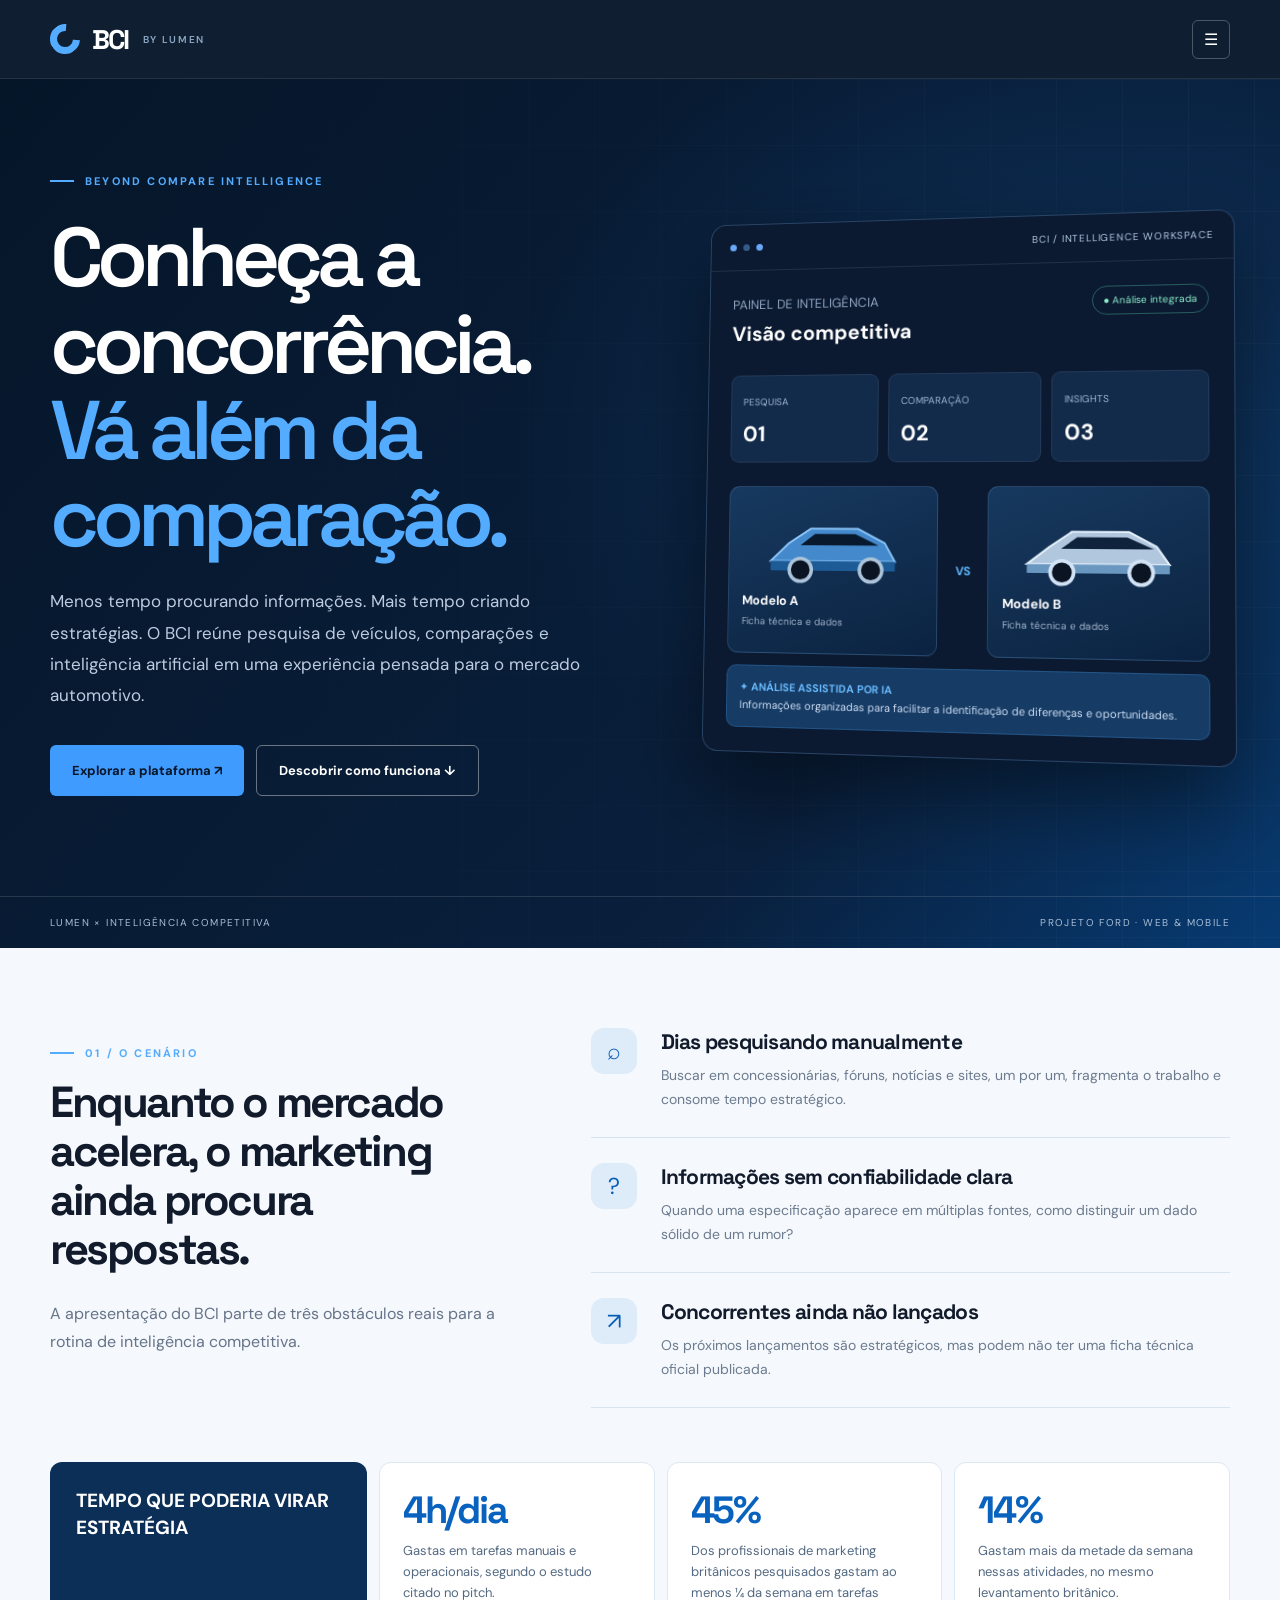
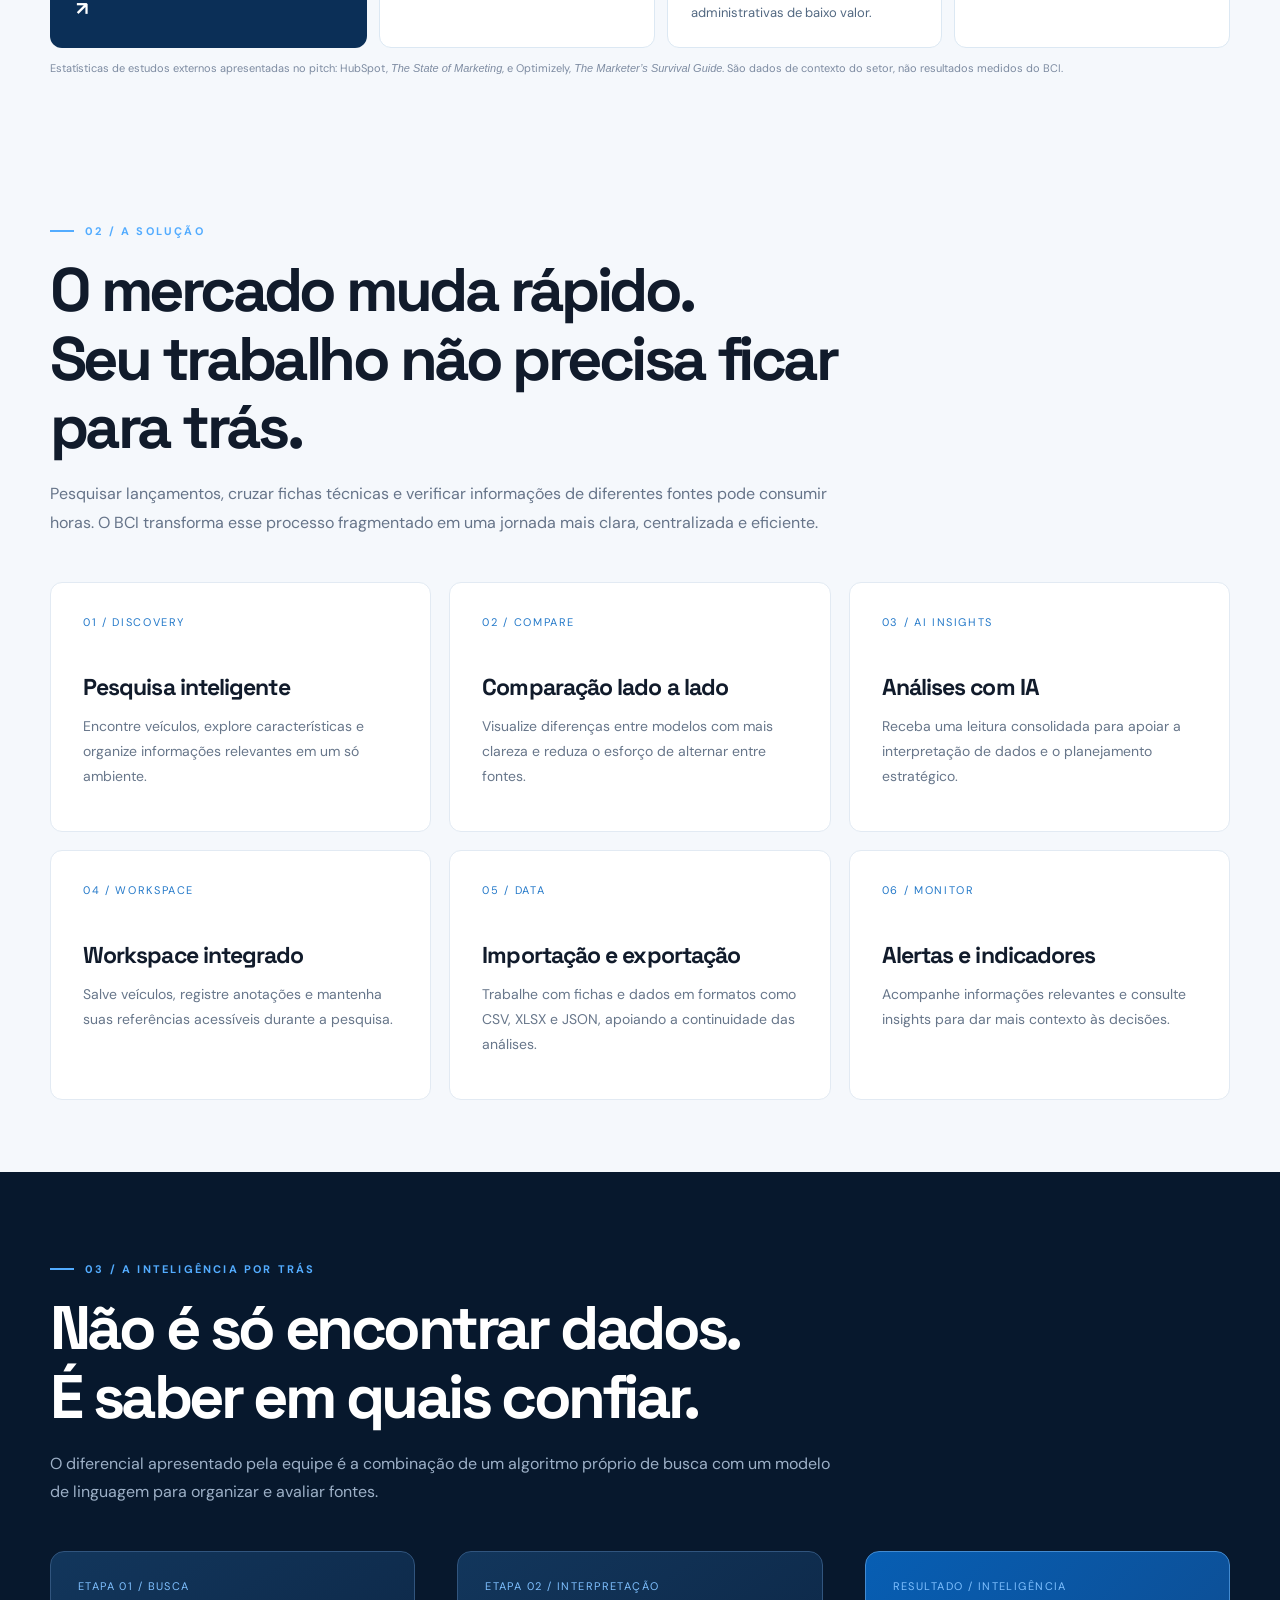
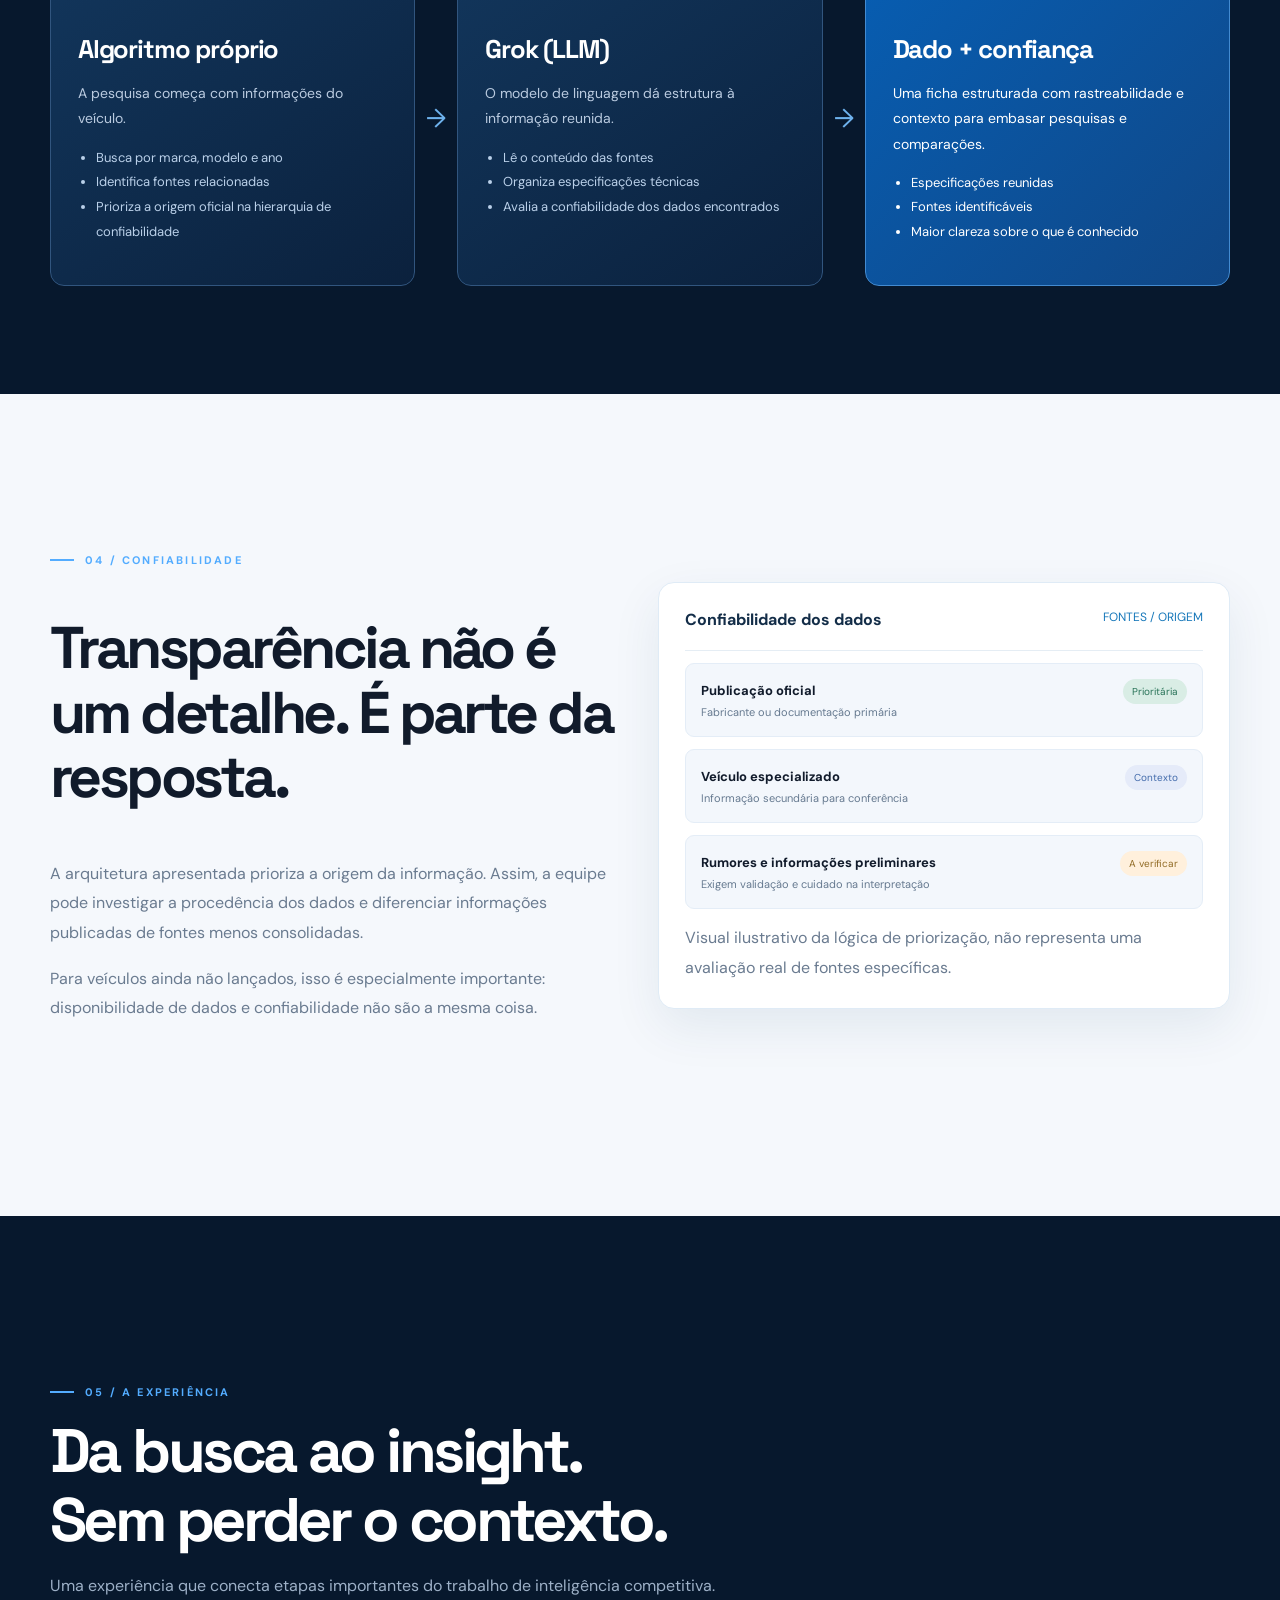
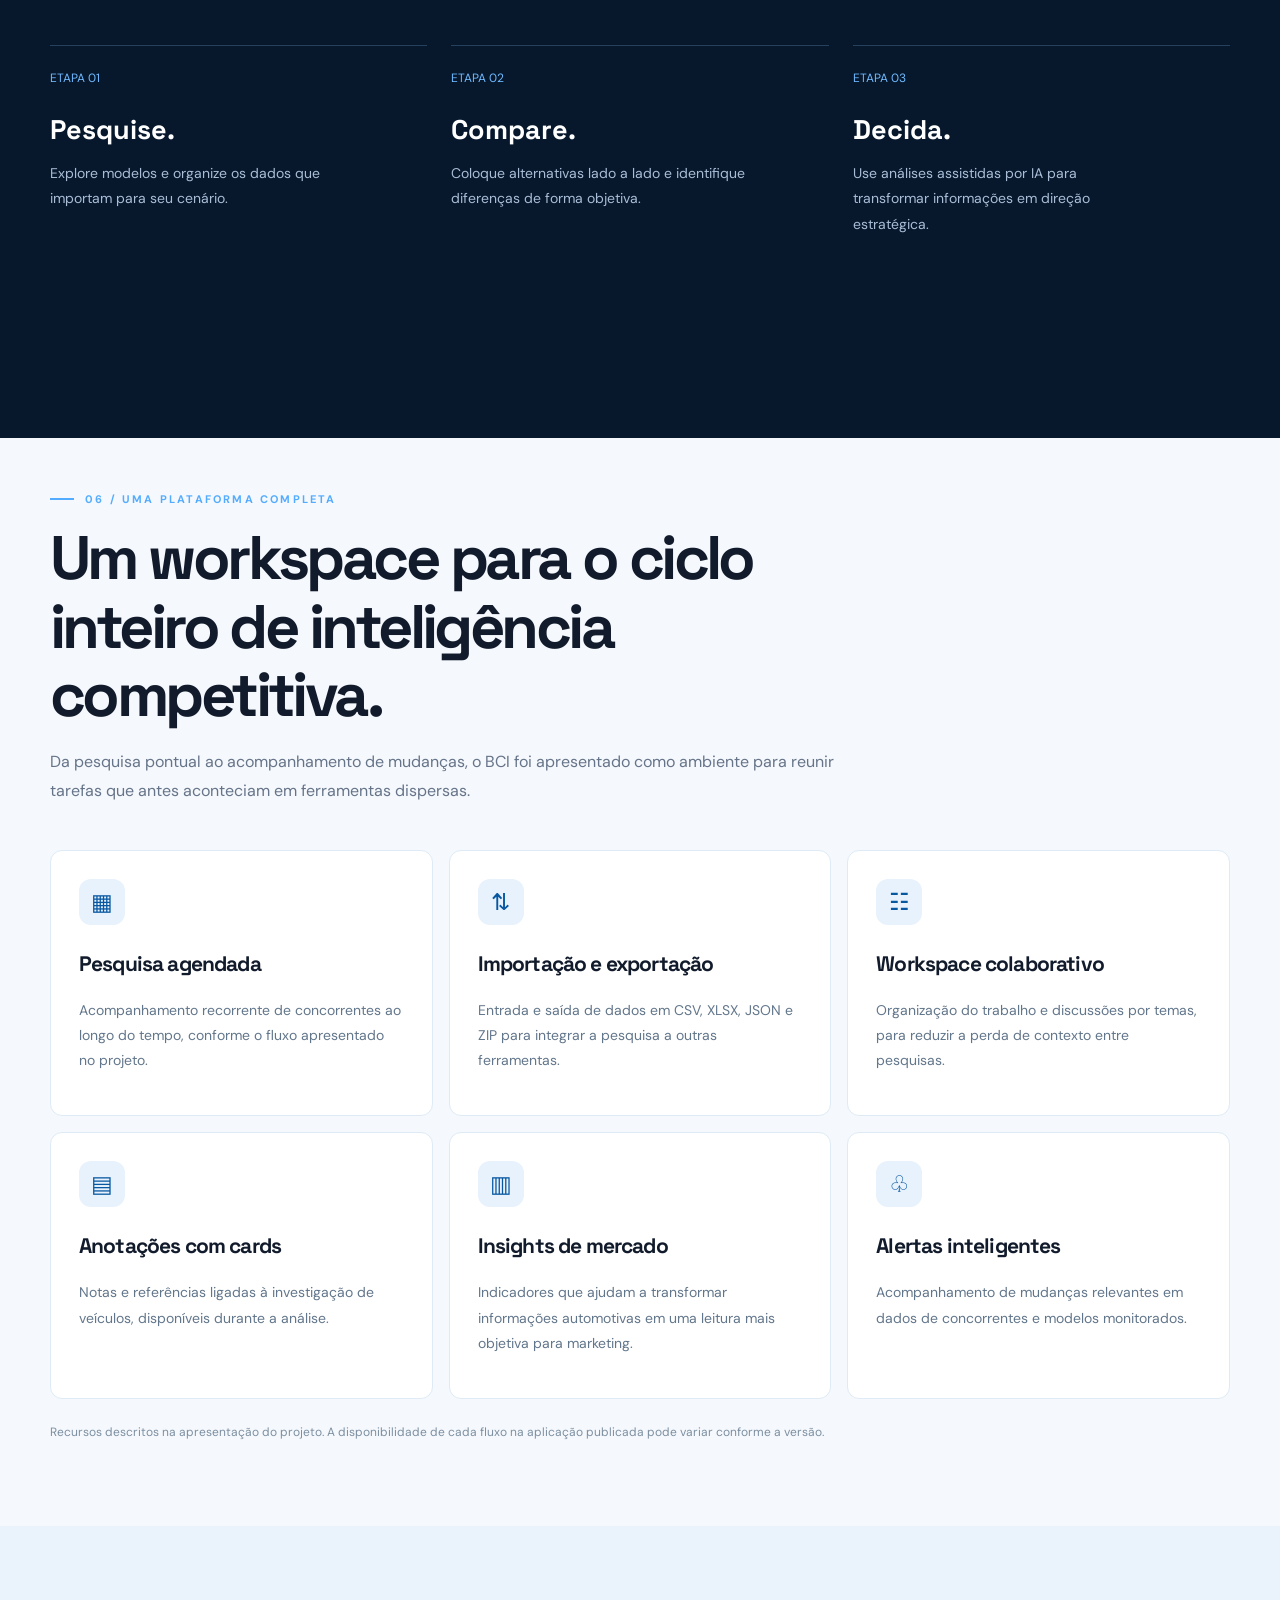
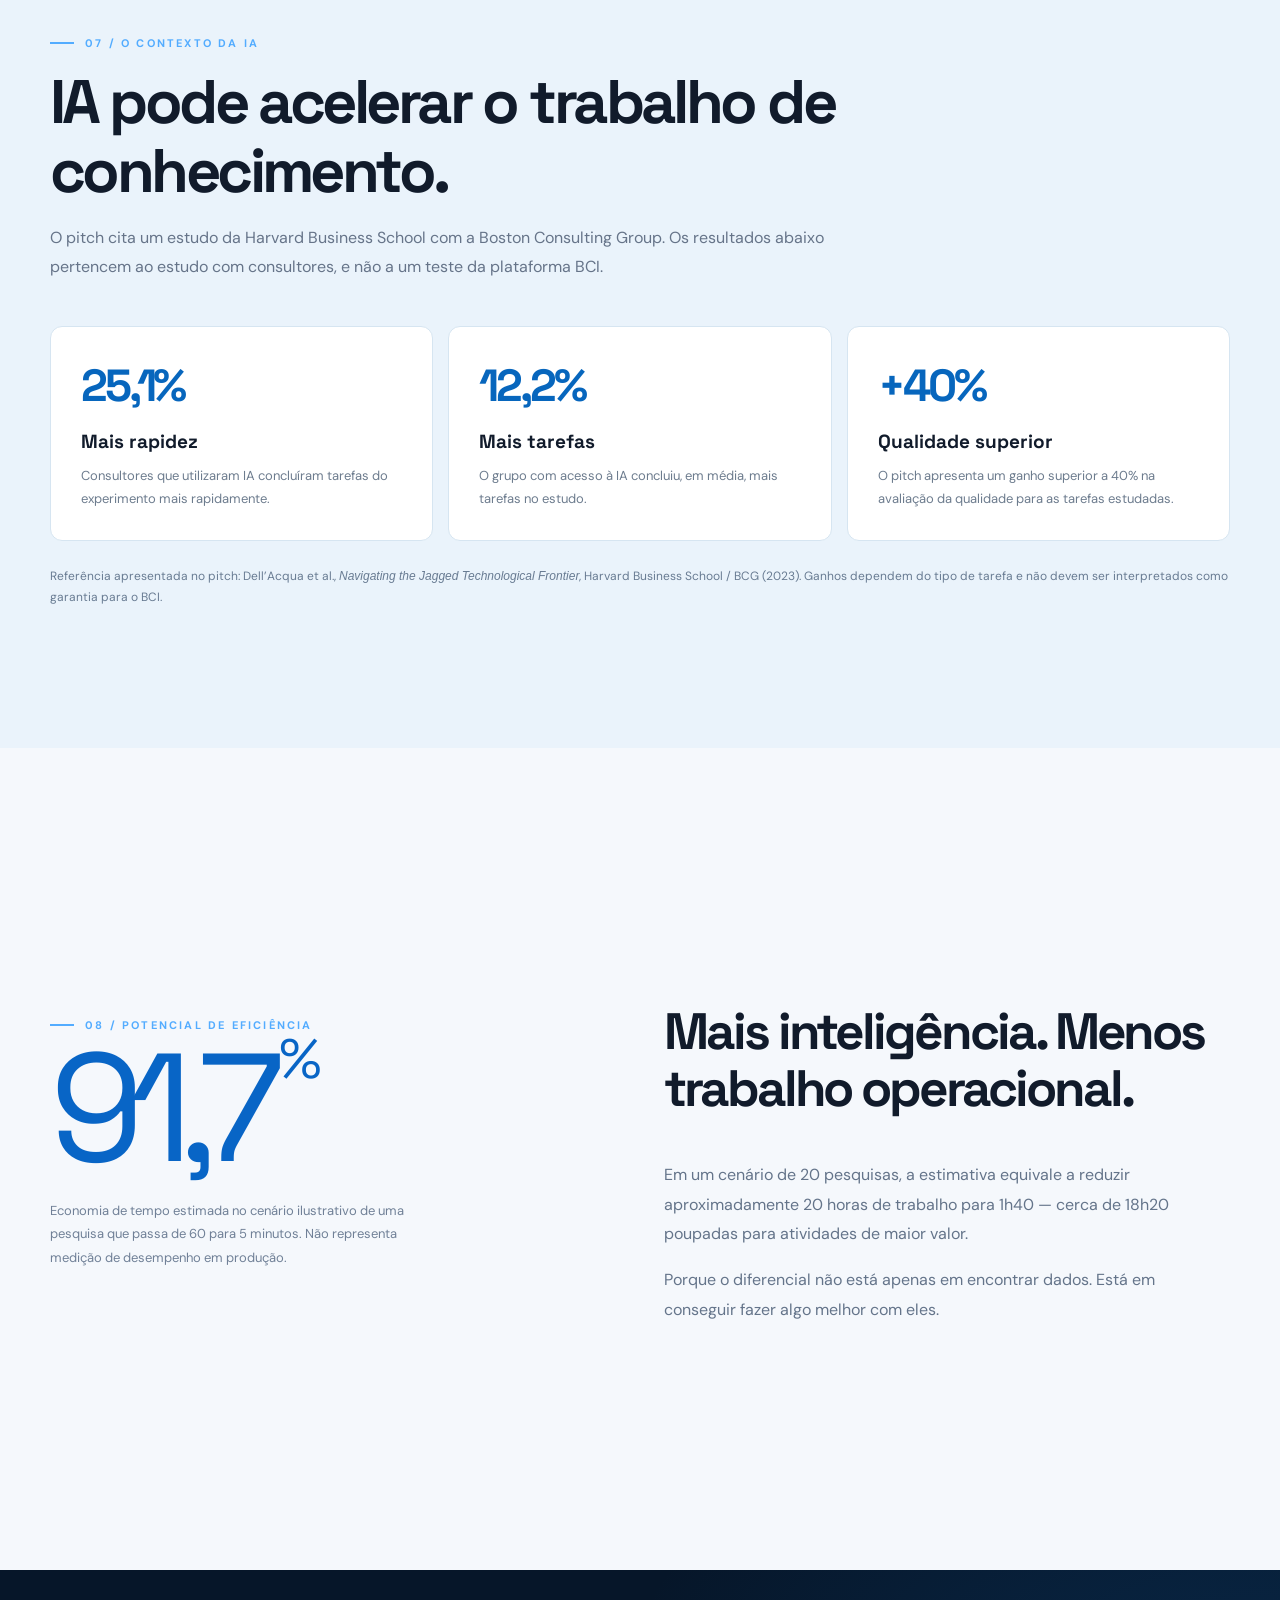
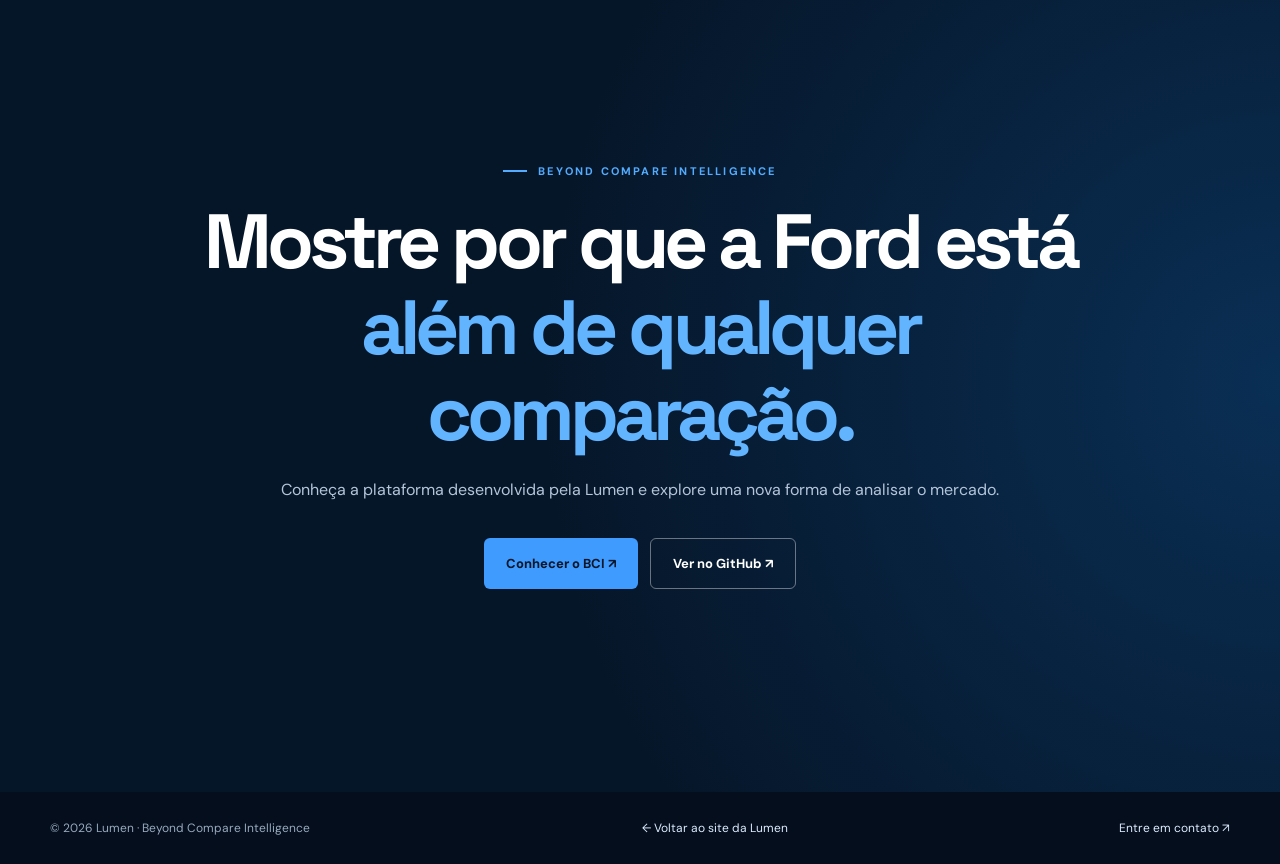
==== commit 19bd4f0c: "fix: corrige âncoras, inclui todas as seções no menu e remove equipe" ====
--- a/bci/index.html
+++ b/bci/index.html
@@ -141,11 +141,27 @@
  #desafio .pain-item{padding-block:16px 22px}
  #desafio .insight-strip{margin-top:42px}
 }
+
+/* Âncoras alinhadas ao cabeçalho: início da seção, não centro do bloco */
+html{scroll-padding-top:0}
+main>section[id]{scroll-margin-top:var(--header-height)}
+main>.section,main>.final{justify-content:flex-start}
+main>.section{padding-top:clamp(48px,6vh,80px);padding-bottom:clamp(65px,8vh,110px)}
+main>.final{padding-top:clamp(65px,9vh,120px)}
+@media(min-width:901px){main>.section{min-height:calc(100svh - var(--header-height))}}
+@media(max-width:1370px){
+ .nav-links{display:none;position:absolute;top:var(--header-height);left:0;right:0;background:#08182b;flex-direction:column;align-items:stretch;gap:0;padding:10px 24px 22px;border-bottom:1px solid #ffffff25;box-shadow:0 20px 35px #0005;max-height:calc(100dvh - var(--header-height));overflow-y:auto}
+ .nav-links.open{display:flex}
+ .nav-links a{padding:12px 0}
+ .nav-links .nav-cta{text-align:center;margin-top:8px}
+ .menu{display:block;cursor:pointer}
+}
+@media(max-width:900px){main>.section{padding-top:52px}}
 </style>
 </head>
 <body>
 <a class="skip" href="#conteudo">Pular para o conteúdo</a>
-<header><nav class="wrap nav" aria-label="Navegação principal"><a class="mark" href="../" aria-label="Voltar à Lumen"><i aria-hidden="true"></i>BCI <small>BY LUMEN</small></a><button class="menu" aria-expanded="false" aria-controls="links" aria-label="Abrir menu">☰</button><div class="nav-links" id="links"><a href="#desafio">Desafio</a><a href="#solucao">Solução</a><a href="#tecnologia">Tecnologia</a><a href="#plataforma">Plataforma</a><a href="#impacto">Impacto</a><a href="#equipe">Equipe</a><a class="nav-cta" href="https://beyond-compare.vercel.app/" target="_blank" rel="noopener noreferrer">Acessar BCI ↗</a></div></nav></header>
+<header><nav class="wrap nav" aria-label="Navegação principal"><a class="mark" href="../" aria-label="Voltar à Lumen"><i aria-hidden="true"></i>BCI <small>BY LUMEN</small></a><button class="menu" aria-expanded="false" aria-controls="links" aria-label="Abrir menu">☰</button><div class="nav-links" id="links"><a href="#desafio">Desafio</a><a href="#solucao">Solução</a><a href="#tecnologia">Tecnologia</a><a href="#confiabilidade">Fontes</a><a href="#experiencia">Experiência</a><a href="#plataforma">Recursos</a><a href="#evidencias">Estudos</a><a href="#impacto">Impacto</a><a class="nav-cta" href="https://beyond-compare.vercel.app/" target="_blank" rel="noopener noreferrer">Acessar BCI ↗</a></div></nav></header>
 <main id="conteudo">
 <section class="hero"><div class="wrap hero-inner"><div><div class="eyebrow">Beyond Compare Intelligence</div><h1>Conheça a concorrência.<br><em>Vá além da comparação.</em></h1><p class="desc">Menos tempo procurando informações. Mais tempo criando estratégias. O BCI reúne pesquisa de veículos, comparações e inteligência artificial em uma experiência pensada para o mercado automotivo.</p><div class="actions"><a class="button primary" href="https://beyond-compare.vercel.app/" target="_blank" rel="noopener noreferrer">Explorar a plataforma ↗</a><a class="button secondary" href="#solucao">Descobrir como funciona ↓</a></div></div><div class="dashboard" role="img" aria-label="Ilustração conceitual da plataforma BCI, mostrando indicadores, comparação entre dois veículos e análise por inteligência artificial"><div class="dash-top"><i class="dot"></i><i class="dot"></i><i class="dot"></i><span>BCI / INTELLIGENCE WORKSPACE</span></div><div class="dash-body"><div class="dash-heading"><div><small>PAINEL DE INTELIGÊNCIA</small><strong>Visão competitiva</strong></div><span class="status">● Análise integrada</span></div><div class="metrics"><div class="metric"><small>PESQUISA</small><b>01</b></div><div class="metric"><small>COMPARAÇÃO</small><b>02</b></div><div class="metric"><small>INSIGHTS</small><b>03</b></div></div><div class="compare"><div class="car"><svg viewBox="0 0 190 90" aria-hidden="true"><path d="M23 60h145l-12-21-31-16H70L44 40 23 60z" fill="#4389cc" stroke="#91caff" stroke-width="2"/><path d="M58 42l17-13h47l27 13z" fill="#08182d"/><path d="M23 60h145v11H23z" fill="#1d5b96"/><circle cx="58" cy="70" r="13" fill="#0b1423" stroke="#acc4da" stroke-width="4"/><circle cx="140" cy="70" r="13" fill="#0b1423" stroke="#acc4da" stroke-width="4"/></svg><strong>Modelo A</strong><small>Ficha técnica e dados</small></div><div class="vs">VS</div><div class="car"><svg viewBox="0 0 190 90" aria-hidden="true"><path d="M17 61h157l-14-20-30-16H67L42 42 17 61z" fill="#b1c7de" stroke="#e9f5ff" stroke-width="2"/><path d="M55 44l18-13h55l29 13z" fill="#10233d"/><path d="M17 61h157v10H17z" fill="#6a97c0"/><circle cx="56" cy="70" r="13" fill="#0b1423" stroke="#d2e3f6" stroke-width="4"/><circle cx="143" cy="70" r="13" fill="#0b1423" stroke="#d2e3f6" stroke-width="4"/></svg><strong>Modelo B</strong><small>Ficha técnica e dados</small></div></div><div class="ai"><b>✦ ANÁLISE ASSISTIDA POR IA</b><br>Informações organizadas para facilitar a identificação de diferenças e oportunidades.</div></div></div></div><div class="hero-bottom"><div class="wrap"><span>LUMEN × INTELIGÊNCIA COMPETITIVA</span><span>PROJETO FORD · WEB & MOBILE</span></div></div></section>
 
@@ -156,7 +172,7 @@
 
 <section class="section" id="plataforma"><div class="wrap"><div class="section-head"><div class="eyebrow">06 / UMA PLATAFORMA COMPLETA</div><h2>Um workspace para o ciclo inteiro de inteligência competitiva.</h2><p>Da pesquisa pontual ao acompanhamento de mudanças, o BCI foi apresentado como ambiente para reunir tarefas que antes aconteciam em ferramentas dispersas.</p></div><div class="capabilities"><article class="capability"><span class="capability-icon" aria-hidden="true">▦</span><h3>Pesquisa agendada</h3><p>Acompanhamento recorrente de concorrentes ao longo do tempo, conforme o fluxo apresentado no projeto.</p></article><article class="capability"><span class="capability-icon" aria-hidden="true">⇅</span><h3>Importação e exportação</h3><p>Entrada e saída de dados em CSV, XLSX, JSON e ZIP para integrar a pesquisa a outras ferramentas.</p></article><article class="capability"><span class="capability-icon" aria-hidden="true">☷</span><h3>Workspace colaborativo</h3><p>Organização do trabalho e discussões por temas, para reduzir a perda de contexto entre pesquisas.</p></article><article class="capability"><span class="capability-icon" aria-hidden="true">▤</span><h3>Anotações com cards</h3><p>Notas e referências ligadas à investigação de veículos, disponíveis durante a análise.</p></article><article class="capability"><span class="capability-icon" aria-hidden="true">▥</span><h3>Insights de mercado</h3><p>Indicadores que ajudam a transformar informações automotivas em uma leitura mais objetiva para marketing.</p></article><article class="capability"><span class="capability-icon" aria-hidden="true">♧</span><h3>Alertas inteligentes</h3><p>Acompanhamento de mudanças relevantes em dados de concorrentes e modelos monitorados.</p></article></div><p class="platform-note">Recursos descritos na apresentação do projeto. A disponibilidade de cada fluxo na aplicação publicada pode variar conforme a versão.</p></div></section>
 <section class="section" style="background:#eaf3fb" id="evidencias"><div class="wrap"><div class="section-head"><div class="eyebrow">07 / O CONTEXTO DA IA</div><h2>IA pode acelerar o trabalho de conhecimento.</h2><p>O pitch cita um estudo da Harvard Business School com a Boston Consulting Group. Os resultados abaixo pertencem ao estudo com consultores, e não a um teste da plataforma BCI.</p></div><div class="study-grid"><article class="study-card"><strong>25,1%</strong><h3>Mais rapidez</h3><p>Consultores que utilizaram IA concluíram tarefas do experimento mais rapidamente.</p></article><article class="study-card"><strong>12,2%</strong><h3>Mais tarefas</h3><p>O grupo com acesso à IA concluiu, em média, mais tarefas no estudo.</p></article><article class="study-card"><strong>+40%</strong><h3>Qualidade superior</h3><p>O pitch apresenta um ganho superior a 40% na avaliação da qualidade para as tarefas estudadas.</p></article></div><p class="study-reference">Referência apresentada no pitch: Dell’Acqua et al., <em>Navigating the Jagged Technological Frontier</em>, Harvard Business School / BCG (2023). Ganhos dependem do tipo de tarefa e não devem ser interpretados como garantia para o BCI.</p></div></section><section class="section" id="impacto"><div class="wrap impact-grid"><div><div class="eyebrow">08 / POTENCIAL DE EFICIÊNCIA</div><div class="impact-big">91,7<span>%</span></div><p class="impact-note">Economia de tempo estimada no cenário ilustrativo de uma pesquisa que passa de 60 para 5 minutos. Não representa medição de desempenho em produção.</p></div><div class="impact-copy"><h2>Mais inteligência. Menos trabalho operacional.</h2><p>Em um cenário de 20 pesquisas, a estimativa equivale a reduzir aproximadamente 20 horas de trabalho para 1h40 — cerca de 18h20 poupadas para atividades de maior valor.</p><p>Porque o diferencial não está apenas em encontrar dados. Está em conseguir fazer algo melhor com eles.</p></div></div></section>
-<section class="section" id="equipe"><div class="wrap"><div class="section-head"><div class="eyebrow">09 / QUEM CONSTRUIU</div><h2>O projeto tem um time por trás de cada detalhe.</h2><p>Equipe Lumen responsável pelo Beyond Compare Intelligence, conforme a apresentação final.</p></div><div class="team-grid"><article class="team-member"><span>Front-end developer</span><h3>Ana Laura</h3><small>RM 554375</small></article><article class="team-member"><span>Front-end designer</span><h3>Murilo Cordeiro</h3><small>RM 556727</small></article><article class="team-member"><span>Front-end designer</span><h3>Ianny Raquel</h3><small>RM 559096</small></article><article class="team-member"><span>Back-end</span><h3>Geronimo Augusto</h3><small>RM 557170</small></article><article class="team-member"><span>Back-end</span><h3>Vitor Augusto</h3><small>RM 555469</small></article></div></div></section><section class="final"><div class="wrap"><div class="eyebrow" style="justify-content:center">BEYOND COMPARE INTELLIGENCE</div><h2>Mostre por que a Ford está <span>além de qualquer comparação.</span></h2><p>Conheça a plataforma desenvolvida pela Lumen e explore uma nova forma de analisar o mercado.</p><div class="actions"><a class="button primary" href="https://beyond-compare.vercel.app/" target="_blank" rel="noopener noreferrer">Conhecer o BCI ↗</a><a class="button secondary" href="https://github.com/LUMEN-7/BCI" target="_blank" rel="noopener noreferrer">Ver no GitHub ↗</a></div></div></section>
+<section class="final"><div class="wrap"><div class="eyebrow" style="justify-content:center">BEYOND COMPARE INTELLIGENCE</div><h2>Mostre por que a Ford está <span>além de qualquer comparação.</span></h2><p>Conheça a plataforma desenvolvida pela Lumen e explore uma nova forma de analisar o mercado.</p><div class="actions"><a class="button primary" href="https://beyond-compare.vercel.app/" target="_blank" rel="noopener noreferrer">Conhecer o BCI ↗</a><a class="button secondary" href="https://github.com/LUMEN-7/BCI" target="_blank" rel="noopener noreferrer">Ver no GitHub ↗</a></div></div></section>
 </main>
 <footer><div class="wrap"><span>© <span id="year">2026</span> Lumen · Beyond Compare Intelligence</span><a href="../">← Voltar ao site da Lumen</a><a href="mailto:lumen.astra7@gmail.com">Entre em contato ↗</a></div></footer>
 <script>document.getElementById('year').textContent=new Date().getFullYear();const menu=document.querySelector('.menu');const links=document.querySelector('.nav-links');menu.addEventListener('click',()=>{const open=links.classList.toggle('open');menu.setAttribute('aria-expanded',String(open));menu.setAttribute('aria-label',open?'Fechar menu':'Abrir menu')});links.querySelectorAll('a').forEach(a=>a.addEventListener('click',()=>{links.classList.remove('open');menu.setAttribute('aria-expanded','false');menu.setAttribute('aria-label','Abrir menu')}));</script>
